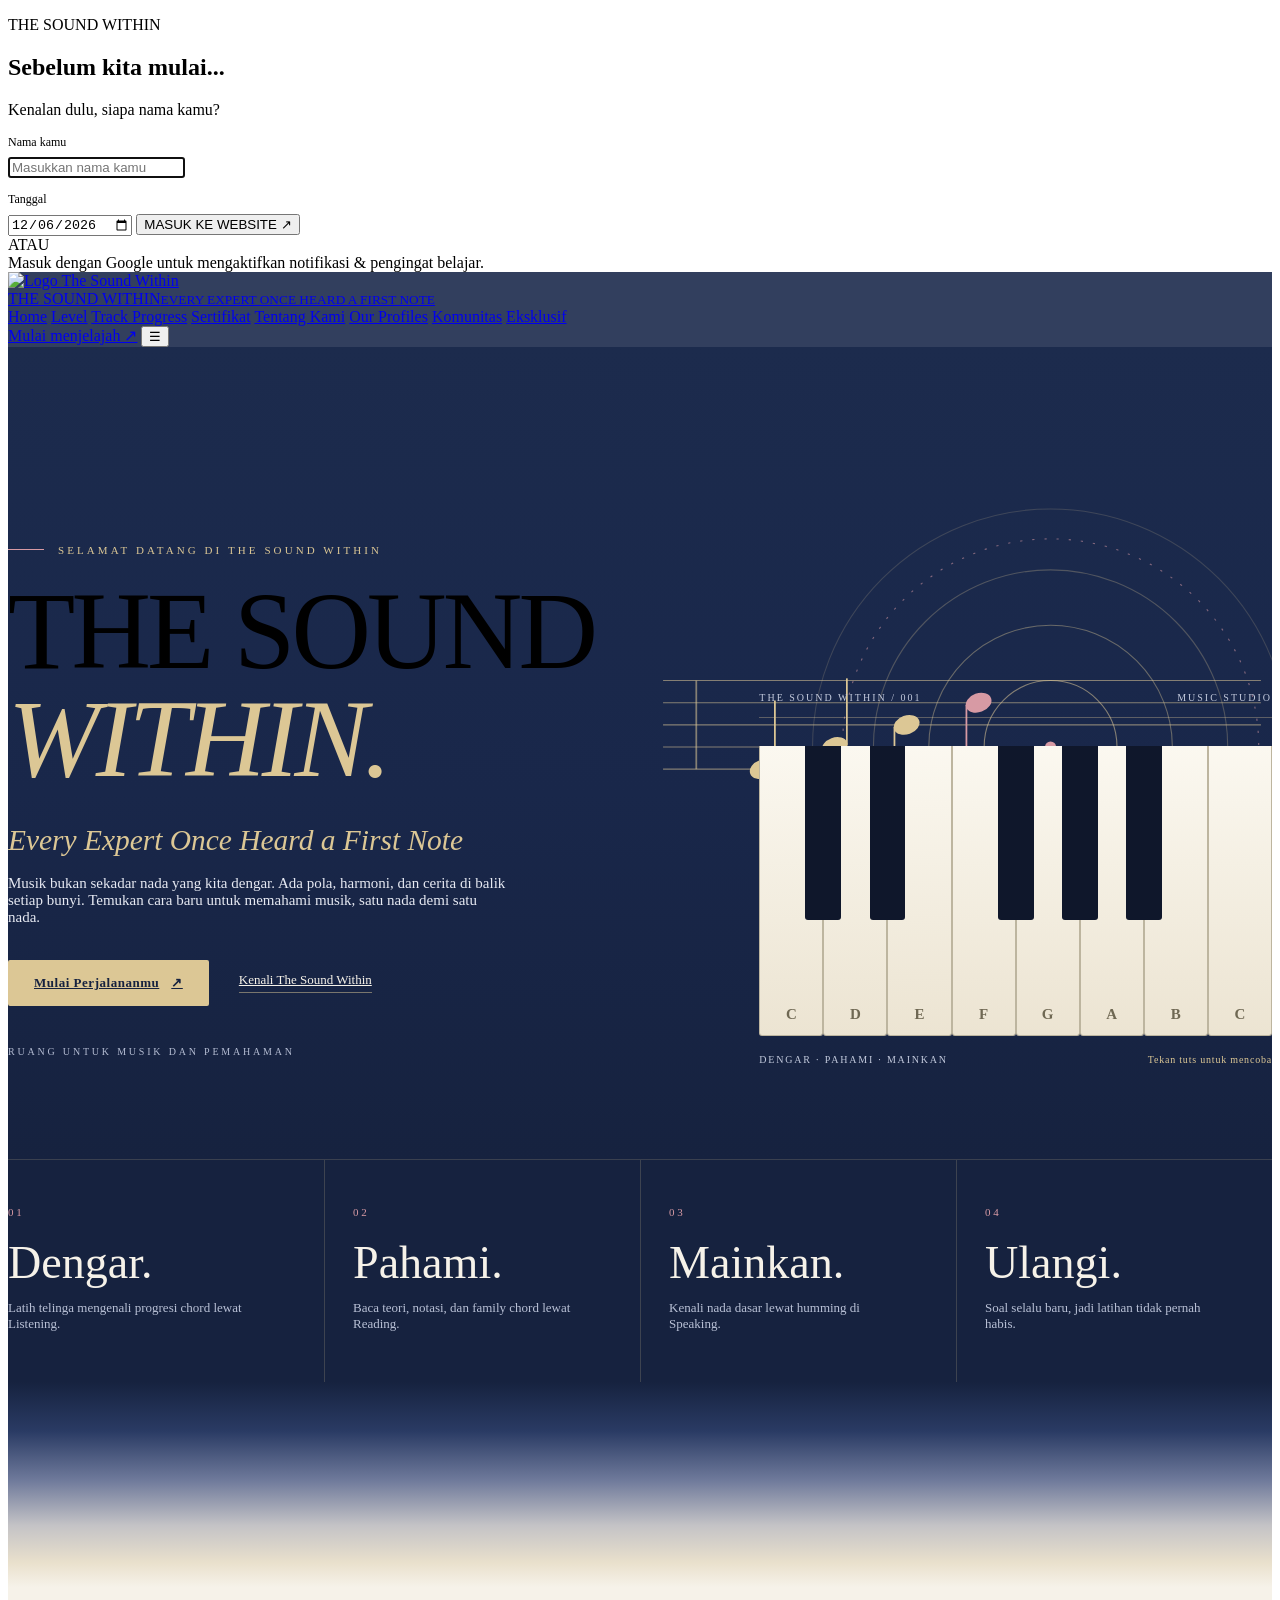
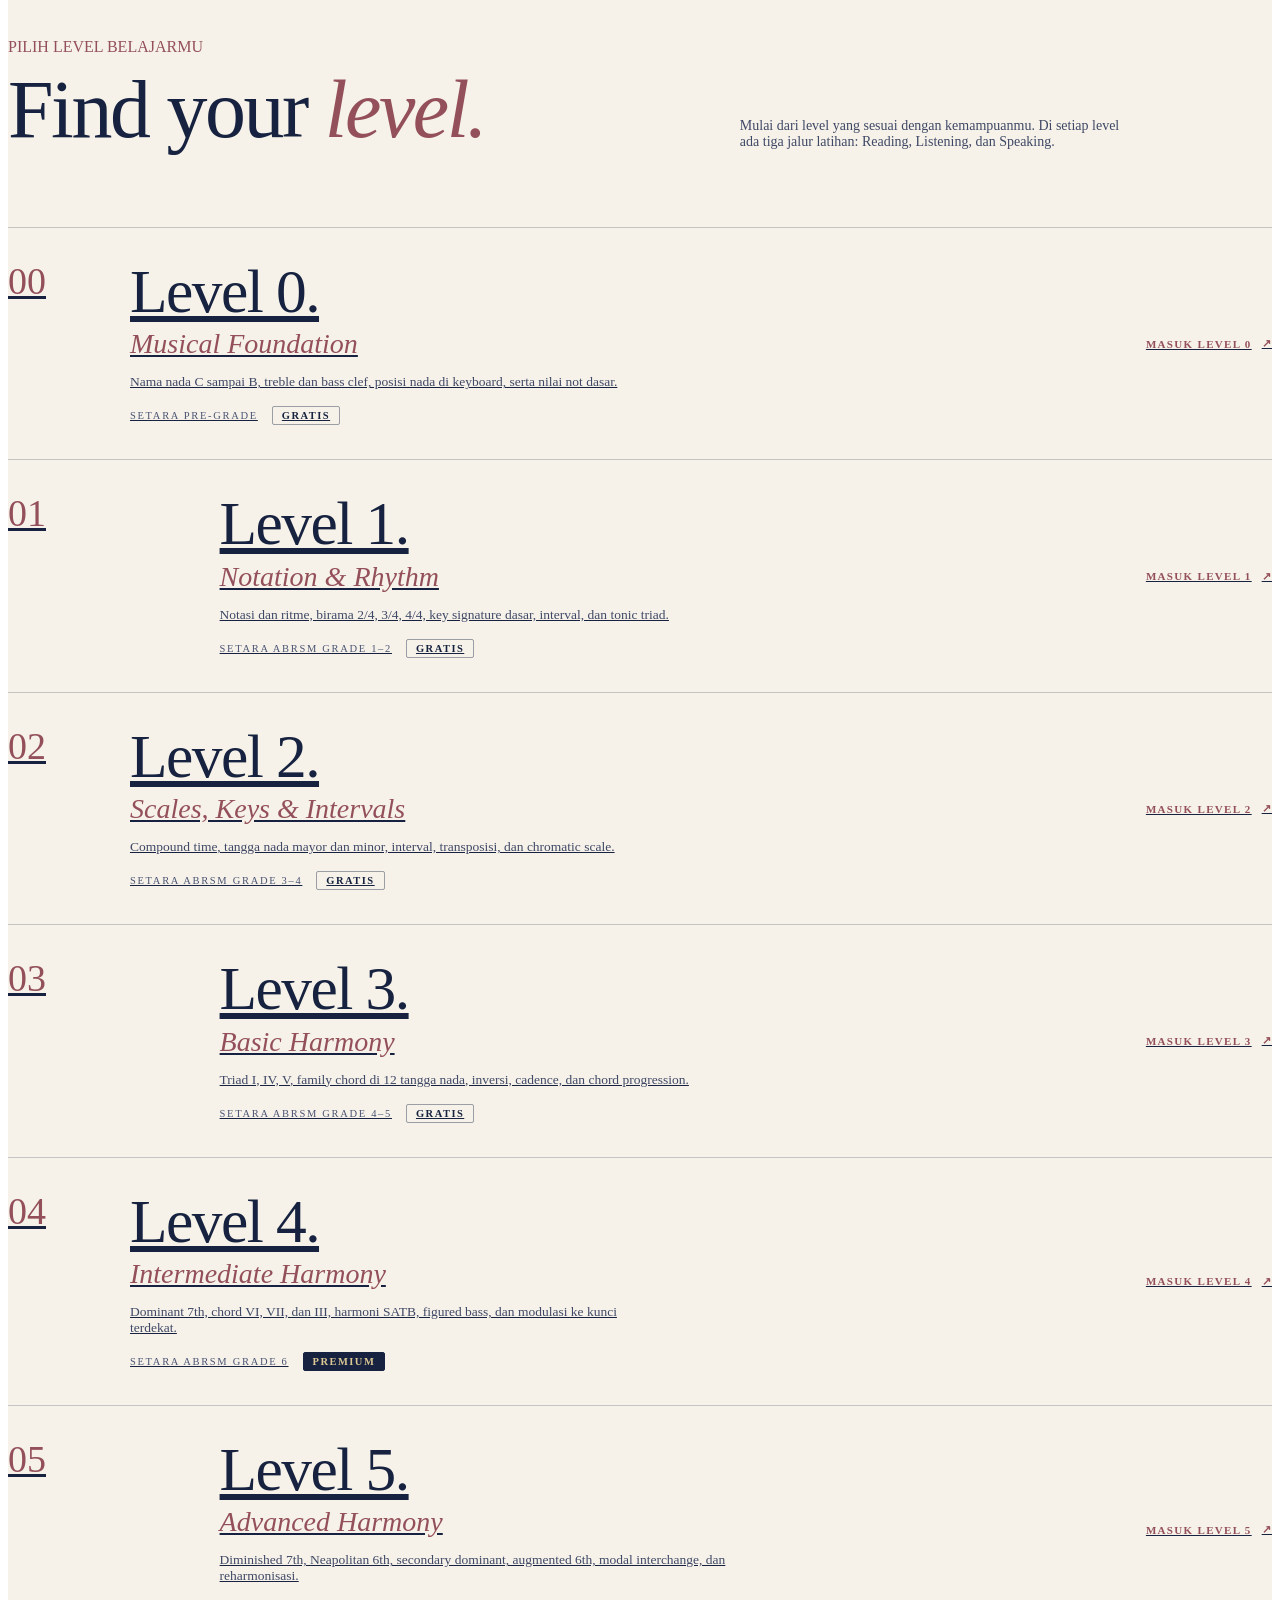
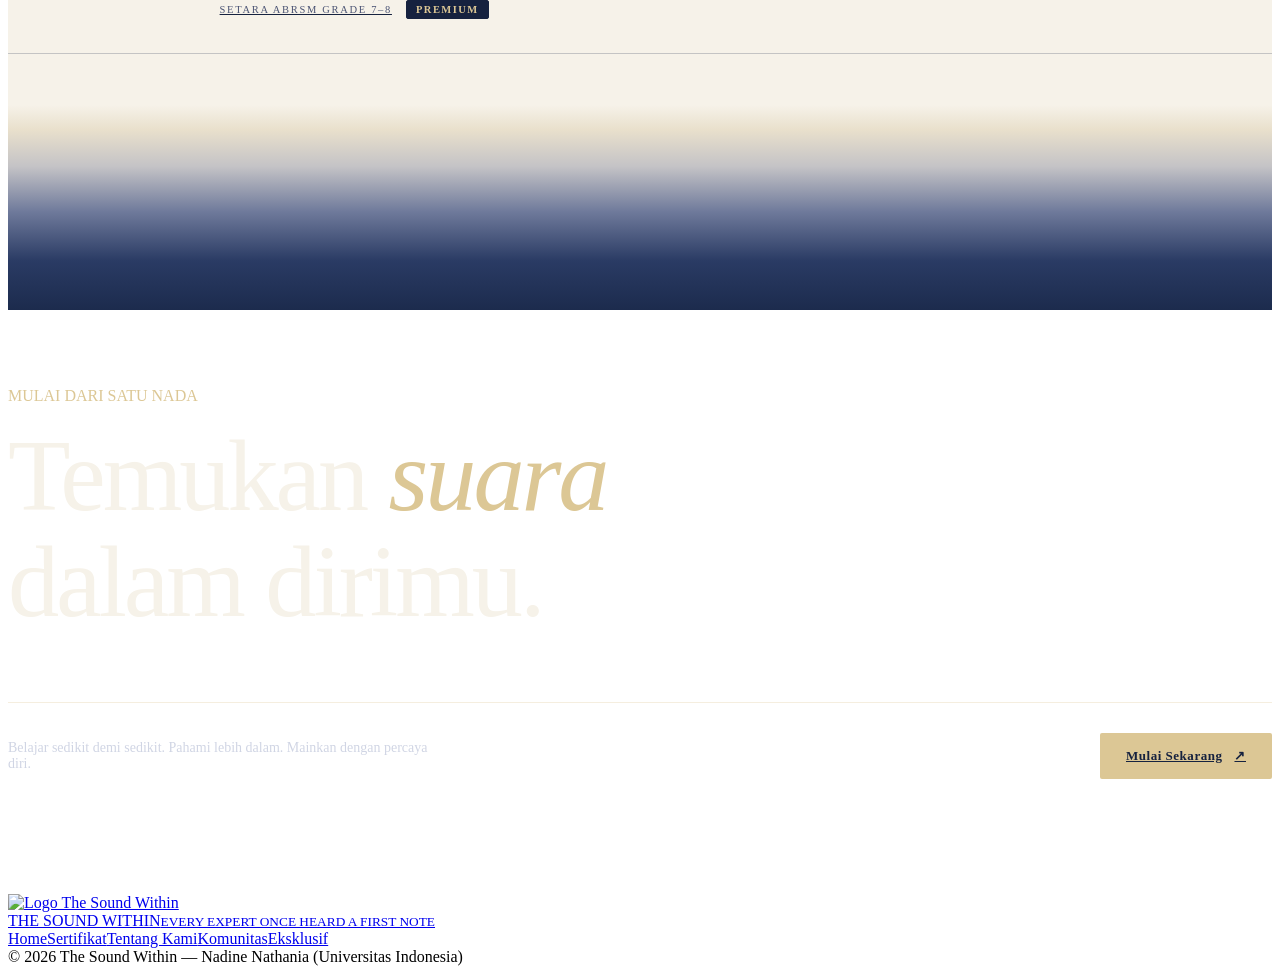
==== index.html @ a377570f "Update print statement from 'Hello' to 'Goodbye'" ====
<!DOCTYPE html>
<html lang="id">
<head>
    <meta charset="UTF-8">
    <meta name="viewport" content="width=device-width, initial-scale=1.0">
    <meta name="theme-color" content="#263F68">
    <meta name="description" content="The Sound Within. Ruang untuk belajar teori musik, memahami harmoni, dan melatih pendengaran.">
    <title>THE SOUND WITHIN</title>
    <link rel="preconnect" href="https://fonts.googleapis.com">
    <link rel="preconnect" href="https://fonts.gstatic.com" crossorigin>
    <link href="https://fonts.googleapis.com/css2?family=Cormorant+Garamond:ital,wght@0,400;0,500;0,600;0,700;1,400;1,500&family=Lora:ital,wght@0,400;0,500;0,600;0,700;1,400&display=swap" rel="stylesheet">
    <link rel="stylesheet" href="style.css">
    <link rel="stylesheet" href="home.css">
    <link rel="stylesheet" href="theme.css">
    <script>try{document.documentElement.setAttribute("data-theme",localStorage.getItem("tsw_theme")||"dark")}catch(e){}</script>
    <!-- Google Analytics (GA4) -->
    <script async src="https://www.googletagmanager.com/gtag/js?id=G-59GLZ4RQGR"></script>
    <script>
        window.dataLayer = window.dataLayer || [];
        function gtag(){ dataLayer.push(arguments); }
        gtag('js', new Date());
        gtag('config', 'G-59GLZ4RQGR');
    </script>
</head>

<body class="home">
    <div id="site-gate"></div>
    <div id="site-header"></div>

    <main>
        <!-- HERO -->
        <section class="h-hero" id="home">
            <div class="container h-hero-grid">
                <div class="h-hero-text">
                    <p class="eyebrow h-eyebrow">SELAMAT DATANG DI THE SOUND WITHIN</p>
                    <h1 class="h-title" aria-label="The Sound Within.">
                        <span class="h-line"><span>THE SOUND</span></span>
                        <span class="h-line"><span><em>WITHIN.</em></span></span>
                    </h1>
                    <p class="h-tagline">Every Expert Once Heard a First Note</p>
                    <p class="h-copy">Musik bukan sekadar nada yang kita dengar. Ada pola, harmoni, dan cerita di balik setiap bunyi. Temukan cara baru untuk memahami musik, satu nada demi satu nada.</p>
                    <div class="h-actions">
                        <a class="h-btn" href="#menu">Mulai Perjalananmu <i>↗</i></a>
                        <a class="h-link" href="tentang.html">Kenali The Sound Within</a>
                    </div>
                    <p class="h-kicker">RUANG UNTUK MUSIK DAN PEMAHAMAN</p>
                </div>

                <!-- Ornamen: cincin bunyi + paranada dengan arpeggio naik (E–G–B–D). Gambar asli, bukan ikon generik. -->
                <svg class="h-ornament" viewBox="0 0 560 560" aria-hidden="true" focusable="false">
                    <g fill="none" stroke="#DCC795">
                        <circle class="h-orn-ring" cx="360" cy="280" r="60"  pathLength="1" stroke-opacity=".55" />
                        <circle class="h-orn-ring" cx="360" cy="280" r="110" pathLength="1" stroke-opacity=".40" />
                        <circle class="h-orn-ring" cx="360" cy="280" r="160" pathLength="1" stroke-opacity=".28" />
                        <circle class="h-orn-ring" cx="360" cy="280" r="215" pathLength="1" stroke-opacity=".18" />
                        <circle class="h-orn-dash" cx="360" cy="280" r="188" stroke="#D79AA4" stroke-opacity=".55" stroke-dasharray="2 9" />
                    </g>
                    <circle class="h-orn-ripple" cx="360" cy="280" r="8" fill="none" stroke="#D79AA4" stroke-width="1.2" opacity="0" />

                    <path class="h-orn-line" pathLength="1" d="M10 220 H550" />
                    <path class="h-orn-line" pathLength="1" d="M10 240 H550" />
                    <path class="h-orn-line" pathLength="1" d="M10 260 H550" />
                    <path class="h-orn-line" pathLength="1" d="M10 280 H550" />
                    <path class="h-orn-line" pathLength="1" d="M10 300 H550" />
                    <path class="h-orn-line" pathLength="1" d="M40 220 V300" style="stroke-width:1.6" />

                    <g class="h-orn-note" fill="#DCC795" stroke="#DCC795">
                        <ellipse cx="100" cy="300" rx="12" ry="8.5" transform="rotate(-20 100 300)" stroke="none" />
                        <path d="M111 298 V238" fill="none" stroke-width="1.6" />
                    </g>
                    <g class="h-orn-note" fill="#DCC795" stroke="#DCC795">
                        <ellipse cx="165" cy="280" rx="12" ry="8.5" transform="rotate(-20 165 280)" stroke="none" />
                        <path d="M176 278 V218" fill="none" stroke-width="1.6" />
                    </g>
                    <g class="h-orn-note" fill="#DCC795" stroke="#DCC795">
                        <ellipse cx="230" cy="260" rx="12" ry="8.5" transform="rotate(-20 230 260)" stroke="none" />
                        <path d="M219 262 V322" fill="none" stroke-width="1.6" />
                    </g>
                    <g class="h-orn-note" fill="#D79AA4" stroke="#D79AA4">
                        <ellipse cx="295" cy="240" rx="12" ry="8.5" transform="rotate(-20 295 240)" stroke="none" />
                        <path d="M284 242 V302" fill="none" stroke-width="1.6" />
                    </g>

                    <circle class="h-orn-dot" cx="360" cy="280" r="5" fill="#D79AA4" />
                </svg>

                <div class="h-instrument">
                    <div class="h-inst-meta"><span>THE SOUND WITHIN / 001</span><span>MUSIC STUDIO</span></div>
                    <div class="h-keys" role="group" aria-label="Piano mini, tekan tuts untuk mendengar nada">
                        <button class="h-key-w" type="button" data-note="C4" data-freq="261.63" aria-label="Nada C"><span>C</span></button>
                        <button class="h-key-w" type="button" data-note="D4" data-freq="293.66" aria-label="Nada D"><span>D</span></button>
                        <button class="h-key-w" type="button" data-note="E4" data-freq="329.63" aria-label="Nada E"><span>E</span></button>
                        <button class="h-key-w" type="button" data-note="F4" data-freq="349.23" aria-label="Nada F"><span>F</span></button>
                        <button class="h-key-w" type="button" data-note="G4" data-freq="392.00" aria-label="Nada G"><span>G</span></button>
                        <button class="h-key-w" type="button" data-note="A4" data-freq="440.00" aria-label="Nada A"><span>A</span></button>
                        <button class="h-key-w" type="button" data-note="B4" data-freq="493.88" aria-label="Nada B"><span>B</span></button>
                        <button class="h-key-w" type="button" data-note="C5" data-freq="523.25" aria-label="Nada C oktaf atas"><span>C</span></button>

                        <button class="h-key-b" type="button" style="--i:1" data-note="C#4" data-freq="277.18" aria-label="Nada C kres"></button>
                        <button class="h-key-b" type="button" style="--i:2" data-note="D#4" data-freq="311.13" aria-label="Nada D kres"></button>
                        <button class="h-key-b" type="button" style="--i:4" data-note="F#4" data-freq="369.99" aria-label="Nada F kres"></button>
                        <button class="h-key-b" type="button" style="--i:5" data-note="G#4" data-freq="415.30" aria-label="Nada G kres"></button>
                        <button class="h-key-b" type="button" style="--i:6" data-note="A#4" data-freq="466.16" aria-label="Nada A kres"></button>
                    </div>
                    <div class="h-inst-foot">
                        <span>DENGAR · PAHAMI · MAINKAN</span>
                        <span class="h-now" id="noteReadout" aria-live="polite">Tekan tuts untuk mencoba</span>
                    </div>
                </div>
            </div>
        </section>

        <!-- ALUR BELAJAR -->
        <section class="h-ritual" aria-label="Alur belajar">
            <div class="container">
                <ol class="h-steps">
                    <li><span class="h-step-no">01</span><strong>Dengar.</strong><p>Latih telinga mengenali progresi chord lewat Listening.</p></li>
                    <li><span class="h-step-no">02</span><strong>Pahami.</strong><p>Baca teori, notasi, dan family chord lewat Reading.</p></li>
                    <li><span class="h-step-no">03</span><strong>Mainkan.</strong><p>Kenali nada dasar lewat humming di Speaking.</p></li>
                    <li><span class="h-step-no">04</span><strong>Ulangi.</strong><p>Soal selalu baru, jadi latihan tidak pernah habis.</p></li>
                </ol>
            </div>
        </section>

        <div class="h-fade h-fade-to-light" aria-hidden="true"></div>

        <!-- PILIH LEVEL -->
        <section class="h-paths" id="menu">
            <div class="container">
                <header class="h-paths-head">
                    <div>
                        <p class="eyebrow">PILIH LEVEL BELAJARMU</p>
                        <h2>Find your <em>level.</em></h2>
                    </div>
                    <p>Mulai dari level yang sesuai dengan kemampuanmu. Di setiap level ada tiga jalur latihan: Reading, Listening, dan Speaking.</p>
                </header>

                <div class="h-path-list">
                    <a class="h-path h-level" href="level-0.html">
                        <span class="h-path-no">00</span>
                        <span class="h-path-body">
                            <h3>Level 0.</h3>
                            <span class="h-level-name">Musical Foundation</span>
                            <p>Nama nada C sampai B, treble dan bass clef, posisi nada di keyboard, serta nilai not dasar.</p>
                            <span class="h-level-meta">Setara Pre-Grade <b>Gratis</b></span>
                        </span>
                        <span class="h-path-go">Masuk Level 0 <i>↗</i></span>
                    </a>
                    <a class="h-path h-level" href="level-1.html">
                        <span class="h-path-no">01</span>
                        <span class="h-path-body">
                            <h3>Level 1.</h3>
                            <span class="h-level-name">Notation &amp; Rhythm</span>
                            <p>Notasi dan ritme, birama 2/4, 3/4, 4/4, key signature dasar, interval, dan tonic triad.</p>
                            <span class="h-level-meta">Setara ABRSM Grade 1–2 <b>Gratis</b></span>
                        </span>
                        <span class="h-path-go">Masuk Level 1 <i>↗</i></span>
                    </a>
                    <a class="h-path h-level" href="level-2.html">
                        <span class="h-path-no">02</span>
                        <span class="h-path-body">
                            <h3>Level 2.</h3>
                            <span class="h-level-name">Scales, Keys &amp; Intervals</span>
                            <p>Compound time, tangga nada mayor dan minor, interval, transposisi, dan chromatic scale.</p>
                            <span class="h-level-meta">Setara ABRSM Grade 3–4 <b>Gratis</b></span>
                        </span>
                        <span class="h-path-go">Masuk Level 2 <i>↗</i></span>
                    </a>
                    <a class="h-path h-level" href="level-3.html">
                        <span class="h-path-no">03</span>
                        <span class="h-path-body">
                            <h3>Level 3.</h3>
                            <span class="h-level-name">Basic Harmony</span>
                            <p>Triad I, IV, V, family chord di 12 tangga nada, inversi, cadence, dan chord progression.</p>
                            <span class="h-level-meta">Setara ABRSM Grade 4–5 <b>Gratis</b></span>
                        </span>
                        <span class="h-path-go">Masuk Level 3 <i>↗</i></span>
                    </a>
                    <a class="h-path h-level" href="level-4.html">
                        <span class="h-path-no">04</span>
                        <span class="h-path-body">
                            <h3>Level 4.</h3>
                            <span class="h-level-name">Intermediate Harmony</span>
                            <p>Dominant 7th, chord VI, VII, dan III, harmoni SATB, figured bass, dan modulasi ke kunci terdekat.</p>
                            <span class="h-level-meta">Setara ABRSM Grade 6 <b class="premium">Premium</b></span>
                        </span>
                        <span class="h-path-go">Masuk Level 4 <i>↗</i></span>
                    </a>
                    <a class="h-path h-level" href="level-5.html">
                        <span class="h-path-no">05</span>
                        <span class="h-path-body">
                            <h3>Level 5.</h3>
                            <span class="h-level-name">Advanced Harmony</span>
                            <p>Diminished 7th, Neapolitan 6th, secondary dominant, augmented 6th, modal interchange, dan reharmonisasi.</p>
                            <span class="h-level-meta">Setara ABRSM Grade 7–8 <b class="premium">Premium</b></span>
                        </span>
                        <span class="h-path-go">Masuk Level 5 <i>↗</i></span>
                    </a>
                </div>
            </div>
        </section>

        <div class="h-fade h-fade-to-dark" aria-hidden="true"></div>

        <!-- PENUTUP -->
        <section class="h-closing">
            <div class="container">
                <p class="eyebrow">MULAI DARI SATU NADA</p>
                <h2 class="h-closing-title">
                    <span class="h-line"><span>Temukan <em>suara</em></span></span>
                    <span class="h-line"><span>dalam dirimu.</span></span>
                </h2>
                <div class="h-closing-row">
                    <p>Belajar sedikit demi sedikit. Pahami lebih dalam. Mainkan dengan percaya diri.</p>
                    <a class="h-btn" href="#menu">Mulai Sekarang <i>↗</i></a>
                </div>
            </div>
        </section>
    </main>

    <div id="site-footer"></div>

    <script src="app.js"></script>
    <script src="theme.js"></script>
    <script src="audio-engine.js"></script>

    <!-- Animasi: GSAP + ScrollTrigger + Lenis (gratis). Semua logika ada di animations.js -->
    <script defer src="https://cdn.jsdelivr.net/npm/gsap@3.12.5/dist/gsap.min.js"></script>
    <script defer src="https://cdn.jsdelivr.net/npm/gsap@3.12.5/dist/ScrollTrigger.min.js"></script>
    <script defer src="https://cdn.jsdelivr.net/npm/lenis@1.3.4/dist/lenis.min.js"></script>
    <script defer src="animations.js"></script>
</body>
</html>
---- home.css ----
/* THE SOUND WITHIN — redesign halaman utama.
   Dimuat SETELAH style.css, hanya di index.html. Semua rule di-scope ke body.home
   atau class berawalan "h-", jadi halaman lain (reading, listening, dll.) tidak terpengaruh. */

:root {
    --ivory: #F6F2E9;
    --beige: #E9E0CC;
    --champagne: #DCC795;
    --ink: #16223F;
    --rose-deep: #94505A;   /* rose gold untuk latar terang (kontras ±5:1 di atas ivory) */
    --rose-light: #D79AA4;  /* rose gold untuk latar gelap (kontras ±7:1 di atas navy) */
}

/* Lenis */
html.lenis, html.lenis body { height: auto; }
.lenis.lenis-smooth { scroll-behavior: auto !important; }
.lenis.lenis-stopped { overflow: hidden; }

/* Angka di font serif dibuat lining (sejajar tinggi huruf), bukan old-style yang "0" terlihat seperti "o" */
.h-title, .h-paths-head h2, .h-path-body h3, .h-path-no, .h-steps strong, .h-closing-title, .h-level-name {
    font-variant-numeric: lining-nums;
    font-feature-settings: "lnum" 1;
}

/* ───────── Navbar (hanya di home) ───────── */
body.home .topbar { background: rgba(28, 43, 77, .9); border-bottom-color: rgba(220, 199, 149, .22); }
body.home .nav-links a { position: relative; padding: 4px 0; }
body.home .nav-links a::after {
    content: ""; position: absolute; left: 0; right: 0; bottom: 0; height: 1px;
    background: var(--champagne); transform: scaleX(0); transform-origin: left; transition: transform .3s ease;
}
body.home .nav-links a:hover::after { transform: scaleX(1); }

/* ───────── Tombol & tautan ───────── */
.h-btn {
    display: inline-flex; align-items: center; gap: 12px;
    padding: 15px 26px; border-radius: 2px;
    background: var(--champagne); color: var(--ink);
    font-size: 13px; font-weight: 700; letter-spacing: .04em;
    transition: background .25s, color .25s;
}
.h-btn i { font-style: normal; display: inline-block; transition: transform .25s; }
.h-btn:hover { background: var(--ivory); }
.h-btn:hover i { transform: translate(3px, -3px); }
.h-btn:focus-visible, .h-link:focus-visible, .h-path:focus-visible { outline: 2px solid var(--champagne); outline-offset: 4px; }

.h-link {
    padding-bottom: 4px; border-bottom: 1px solid rgba(220, 199, 149, .5);
    font-size: 13px; color: var(--ivory); transition: border-color .25s, color .25s;
}
.h-link:hover { color: var(--champagne); border-color: var(--champagne); }

/* Teks bertopeng untuk reveal judul */
.h-line { display: block; overflow: hidden; padding-bottom: .08em; }
.h-line > span { display: inline-block; will-change: transform; }

/* ───────── Hero ───────── */
.h-hero {
    position: relative; overflow: hidden;
    padding: clamp(64px, 9vw, 120px) 0 clamp(70px, 8vw, 110px);
    background: linear-gradient(180deg, #1C2B4D 0%, #19274A 55%, #16223F 100%); /* turun pelan ke navy gelap, menyambung ke section berikutnya */
}

.h-hero-grid { position: relative; z-index: 1; display: grid; grid-template-columns: repeat(12, 1fr); column-gap: 24px; align-items: end; }
.h-hero-text { grid-column: 1 / 8; grid-row: 1; position: relative; z-index: 2; }
.h-ornament { grid-column: 7 / 13; grid-row: 1; align-self: start; justify-self: end; width: 100%; height: auto; margin-top: clamp(-40px, -2vw, 0px); overflow: visible; pointer-events: none; z-index: 0; }
.h-instrument { grid-column: 8 / 13; grid-row: 1; align-self: end; margin-bottom: -8px; position: relative; z-index: 2; }

/* Ornamen: paranada + cincin bunyi */
.h-orn-ring, .h-orn-line { stroke-dasharray: 1; stroke-dashoffset: 0; }
.h-orn-line { fill: none; stroke: rgba(220, 199, 149, .55); stroke-width: 1; }

.h-eyebrow { display: flex; align-items: center; gap: 14px; margin: 0; color: var(--champagne); font-size: 11px; letter-spacing: .28em; }
.h-eyebrow::before { content: ""; width: 36px; height: 1px; background: var(--rose-light); flex-shrink: 0; }

.h-title {
    margin: 26px 0 0; font-family: var(--serif); font-weight: 500; text-transform: uppercase;
    font-size: clamp(56px, 8.6vw, 132px); line-height: .9; letter-spacing: -.035em;
}
.h-title em { color: var(--champagne); font-style: italic; font-weight: 500; }
.h-tagline { margin: 26px 0 18px; color: var(--champagne); font-family: var(--serif); font-style: italic; font-size: clamp(21px, 2.3vw, 30px); }
.h-copy { max-width: 500px; margin: 0; color: #E6E9F2; font-size: 15px; }
.h-actions { display: flex; flex-wrap: wrap; align-items: center; gap: 14px 30px; margin-top: 34px; }
.h-kicker { margin: 40px 0 0; color: #B4BCD2; font-size: 10px; letter-spacing: .28em; }

/* Piano mini */
.h-inst-meta { display: flex; justify-content: space-between; gap: 12px; padding-bottom: 14px; border-bottom: 1px solid rgba(220, 199, 149, .35); color: #C3CADD; font-size: 10px; letter-spacing: .2em; }
.h-keys { position: relative; display: flex; height: clamp(200px, 24vw, 290px); margin-top: 28px; user-select: none; -webkit-user-select: none; touch-action: manipulation; }
.h-key-w {
    position: relative; flex: 1; display: flex; align-items: flex-end; justify-content: center;
    margin: 0; padding: 0 0 12px; background: linear-gradient(#FBF8F0, #ECE4D2);
    border: 1px solid #bdb59f; border-top: 0; border-radius: 0 0 3px 3px;
    color: #6f6853; font-family: var(--serif); font-size: 15px; font-weight: 600;
    transform-origin: top center; transition: background .2s;
}
.h-key-w:hover { background: linear-gradient(#FFFBEF, #E6D9B8); }
.h-key-w.is-down { background: var(--champagne); color: var(--ink); }
.h-key-b {
    position: absolute; top: 0; z-index: 2; width: 7%; height: 60%;
    left: calc(var(--i) * 12.5% - 3.5%);
    margin: 0; padding: 0; background: #0F172B; border: 0; border-radius: 0 0 3px 3px;
    transform-origin: top center; transition: background .2s;
}
.h-key-b:hover { background: #2a3658; }
.h-key-b.is-down { background: var(--rosegold); }
.h-key-w:focus-visible, .h-key-b:focus-visible { outline: 2px solid var(--rosegold); outline-offset: -4px; }

.h-inst-foot { display: flex; justify-content: space-between; gap: 12px; margin-top: 18px; color: #C3CADD; font-size: 10px; letter-spacing: .18em; }
.h-now { color: var(--champagne); letter-spacing: .08em; text-align: right; }

/* ───────── Alur belajar ───────── */
.h-ritual { background: var(--ink); }
.h-steps { display: grid; grid-template-columns: repeat(4, 1fr); margin: 0; padding: 0; list-style: none; border-top: 1px solid rgba(220, 199, 149, .18); }
.h-steps li { padding: 46px 28px 50px 0; }
.h-steps li + li { padding-left: 28px; border-left: 1px solid rgba(220, 199, 149, .2); }
.h-step-no { display: block; margin-bottom: 22px; color: var(--rose-light); font-size: 11px; letter-spacing: .25em; }
.h-steps strong { display: block; font-family: var(--serif); font-size: clamp(30px, 3.6vw, 48px); font-weight: 500; line-height: 1; color: var(--ivory); }
.h-steps p { margin: 14px 0 0; color: #B9C1D6; font-size: 13px; max-width: 240px; }

/* ───────── Transisi warna navy ⇄ ivory ───────── */
/* Strip tanpa teks: gradasi pelan lewat slate dan beige supaya tidak terasa terpotong.
   Teks tidak pernah berada di zona abu-abu tengah, jadi kontras huruf tetap tinggi. */
.h-fade { height: clamp(130px, 16vw, 230px); }
.h-fade-to-light { background: linear-gradient(180deg, #16223F 0%, #2A3B64 24%, #6F7A9B 48%, #C4C3C6 70%, #E9E0CC 88%, #F6F2E9 100%); }
.h-fade-to-dark  { background: linear-gradient(180deg, #F6F2E9 0%, #E9E0CC 12%, #C4C3C6 30%, #6F7A9B 52%, #2A3B64 76%, #1C2B4D 100%); }

/* ───────── Pilih level (terang, editorial) ───────── */
.h-paths { background: var(--ivory); color: var(--ink); padding: clamp(24px, 4vw, 56px) 0 clamp(30px, 4vw, 60px); }
.h-paths .eyebrow { margin: 0; color: var(--rose-deep); }
.h-paths-head { display: grid; grid-template-columns: 1.3fr 1fr; gap: 40px; align-items: end; margin-bottom: clamp(44px, 6vw, 80px); }
.h-paths-head h2 { margin: 14px 0 0; font-family: var(--serif); font-weight: 500; font-size: clamp(44px, 6.4vw, 96px); line-height: .98; letter-spacing: -.03em; }
.h-paths-head h2 em { color: var(--rose-deep); font-style: italic; }
.h-paths-head > p { margin: 0; max-width: 380px; color: #3F4866; font-size: 14px; }

.h-path-list { border-bottom: 1px solid rgba(22, 34, 63, .22); }
.h-path { position: relative; display: grid; grid-template-columns: 90px 1fr auto; align-items: start; gap: 32px; padding: 42px 0; border-top: 1px solid rgba(22, 34, 63, .22); color: var(--ink); isolation: isolate; }
.h-path::before { content: ""; position: absolute; inset: 0 -28px; z-index: -1; background: var(--beige); transform: scaleY(0); transform-origin: bottom; transition: transform .4s cubic-bezier(.3, .7, .2, 1); }
.h-path:hover::before, .h-path:focus-visible::before { transform: scaleY(1); }
.h-path-no { font-family: var(--serif); font-size: clamp(26px, 3vw, 38px); font-weight: 500; line-height: 1; color: var(--rose-deep); }
.h-path-go { align-self: center; }
.h-path-body h3 { margin: 0; font-family: var(--serif); font-weight: 500; font-size: clamp(42px, 6vw, 84px); line-height: .95; letter-spacing: -.025em; transition: transform .4s cubic-bezier(.3, .7, .2, 1); }
.h-path-body p { max-width: 520px; margin: 14px 0 0; color: #3F4866; font-size: 13.5px; transition: transform .4s cubic-bezier(.3, .7, .2, 1); }
.h-path:hover .h-path-body h3, .h-path:hover .h-path-body p { transform: translateX(14px); }
.h-path-go { display: inline-flex; align-items: center; gap: 10px; color: var(--rose-deep); font-size: 11px; font-weight: 700; letter-spacing: .12em; text-transform: uppercase; white-space: nowrap; }
.h-path-go i { font-style: normal; transition: transform .3s; }
.h-path:hover .h-path-go i { transform: translate(4px, -4px); }

/* Varian baris level */
.h-level { padding: 34px 0; }
.h-level .h-path-body h3 { font-size: clamp(36px, 4.8vw, 66px); }
.h-level:nth-child(even) .h-path-body { margin-left: clamp(0px, 7vw, 100px); }
.h-level-name { display: block; margin-top: 8px; color: var(--rose-deep); font-family: var(--serif); font-style: italic; font-size: clamp(20px, 2.2vw, 28px); }
.h-level-meta { display: flex; align-items: center; gap: 14px; margin-top: 16px; color: #4A5373; font-size: 10.5px; letter-spacing: .16em; text-transform: uppercase; }
.h-level-meta b { padding: 3px 9px; border: 1px solid rgba(22, 34, 63, .4); border-radius: 2px; color: var(--ink); font-weight: 700; letter-spacing: .14em; }
.h-level-meta b.premium { background: var(--ink); border-color: var(--ink); color: var(--champagne); }

/* ───────── Penutup ───────── */
.h-closing { background: var(--bg); padding: clamp(40px, 6vw, 90px) 0 clamp(80px, 9vw, 130px); }
.h-closing .eyebrow { margin: 0 0 22px; color: var(--champagne); }
.h-closing-title { margin: 0; font-family: var(--serif); font-weight: 500; font-size: clamp(46px, 8vw, 120px); line-height: .95; letter-spacing: -.03em; color: var(--ivory); }
.h-closing-title em { color: var(--champagne); font-style: italic; }
.h-closing-row { display: flex; align-items: center; justify-content: space-between; gap: 30px; margin-top: clamp(36px, 5vw, 64px); padding-top: 30px; border-top: 1px solid rgba(220, 199, 149, .3); }
.h-closing-row p { margin: 0; max-width: 420px; color: #D0D5E4; font-size: 14px; }

/* ───────── Responsif ───────── */
@media (max-width: 960px) {
    .h-hero-text, .h-ornament, .h-instrument { grid-column: 1 / -1; grid-row: auto; }
    .h-ornament { width: min(86%, 400px); margin: 48px 0 0; }
    .h-instrument { margin: 40px 0 0; }
    .h-steps { grid-template-columns: repeat(2, 1fr); }
    .h-steps li:nth-child(3) { padding-left: 0; border-left: 0; }
    .h-steps li:nth-child(n + 3) { border-top: 1px solid rgba(220, 199, 149, .2); }
    .h-paths-head { grid-template-columns: 1fr; gap: 20px; }
}
@media (max-width: 700px) {
    .h-path { grid-template-columns: 1fr; gap: 14px; padding: 30px 0; }
    .h-path::before { inset: 0 -15px; }
    .h-level:nth-child(even) .h-path-body { margin-left: 0; }
    .h-path:hover .h-path-body h3, .h-path:hover .h-path-body p { transform: none; }
    .h-path-go { align-self: start; }
    .h-closing-row { flex-direction: column; align-items: flex-start; }
    .h-inst-foot { flex-direction: column; gap: 6px; }
    .h-now { text-align: left; }
}
@media (max-width: 520px) {
    .h-steps { grid-template-columns: 1fr; }
    .h-steps li, .h-steps li + li { padding: 34px 0; border-left: 0; }
    .h-steps li + li { border-top: 1px solid rgba(220, 199, 149, .2); }
}

@media (prefers-reduced-motion: reduce) {
    .h-btn, .h-btn i, .h-link, .h-key-w, .h-key-b, .h-path::before, .h-path-body h3, .h-path-body p, .h-path-go i, body.home .nav-links a::after { transition: none !important; }
}
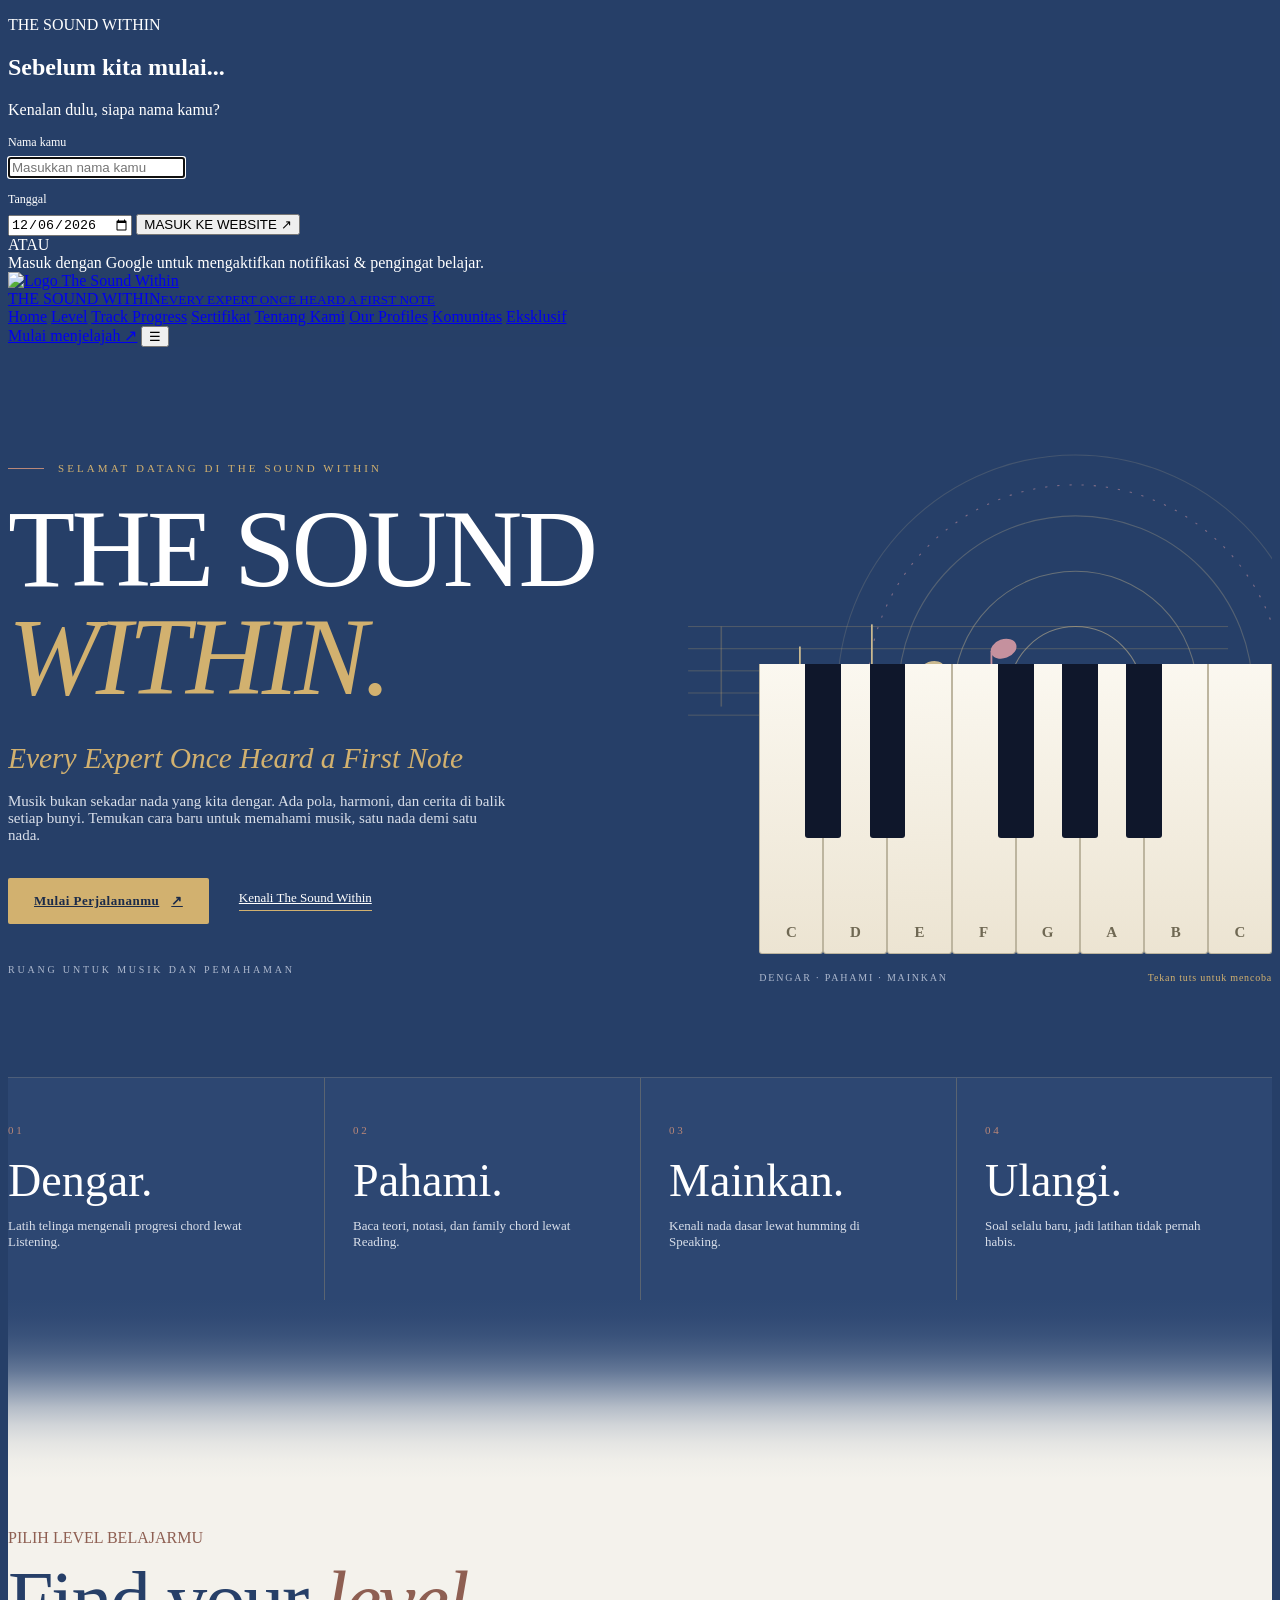
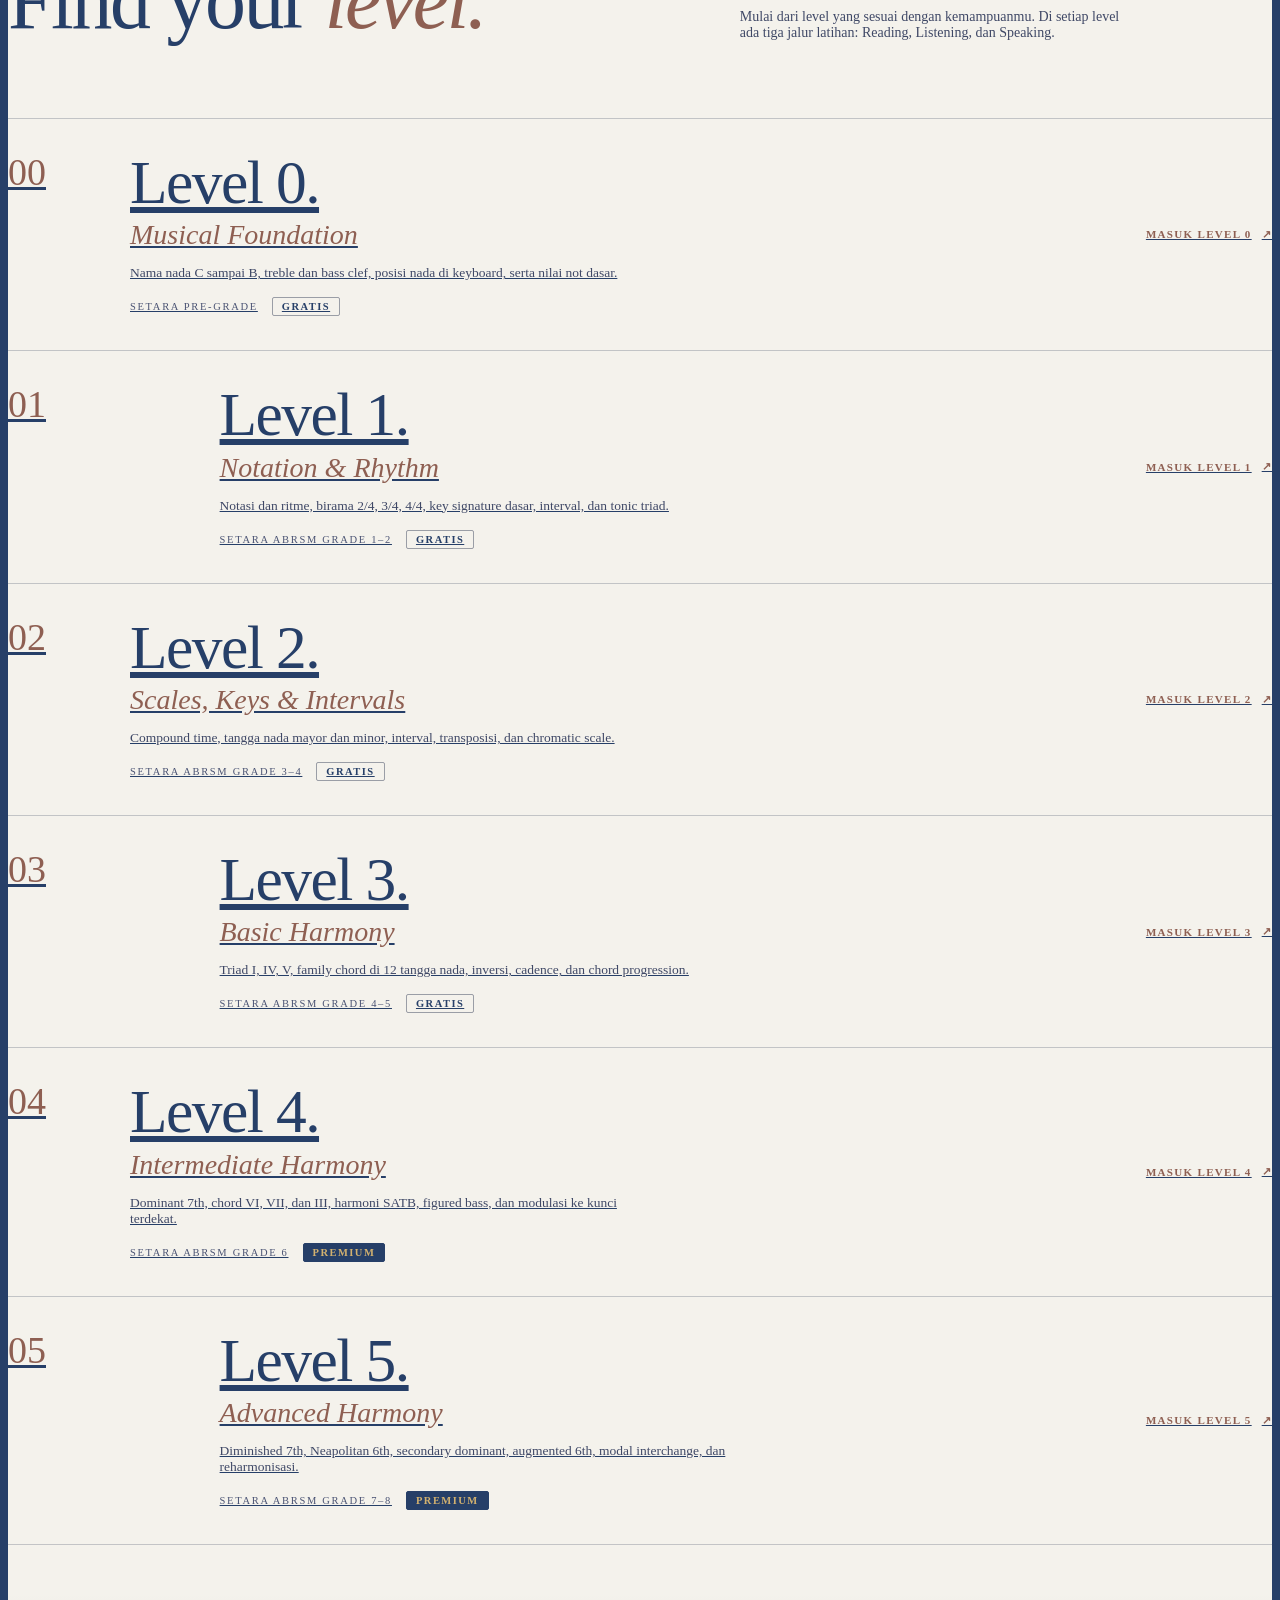
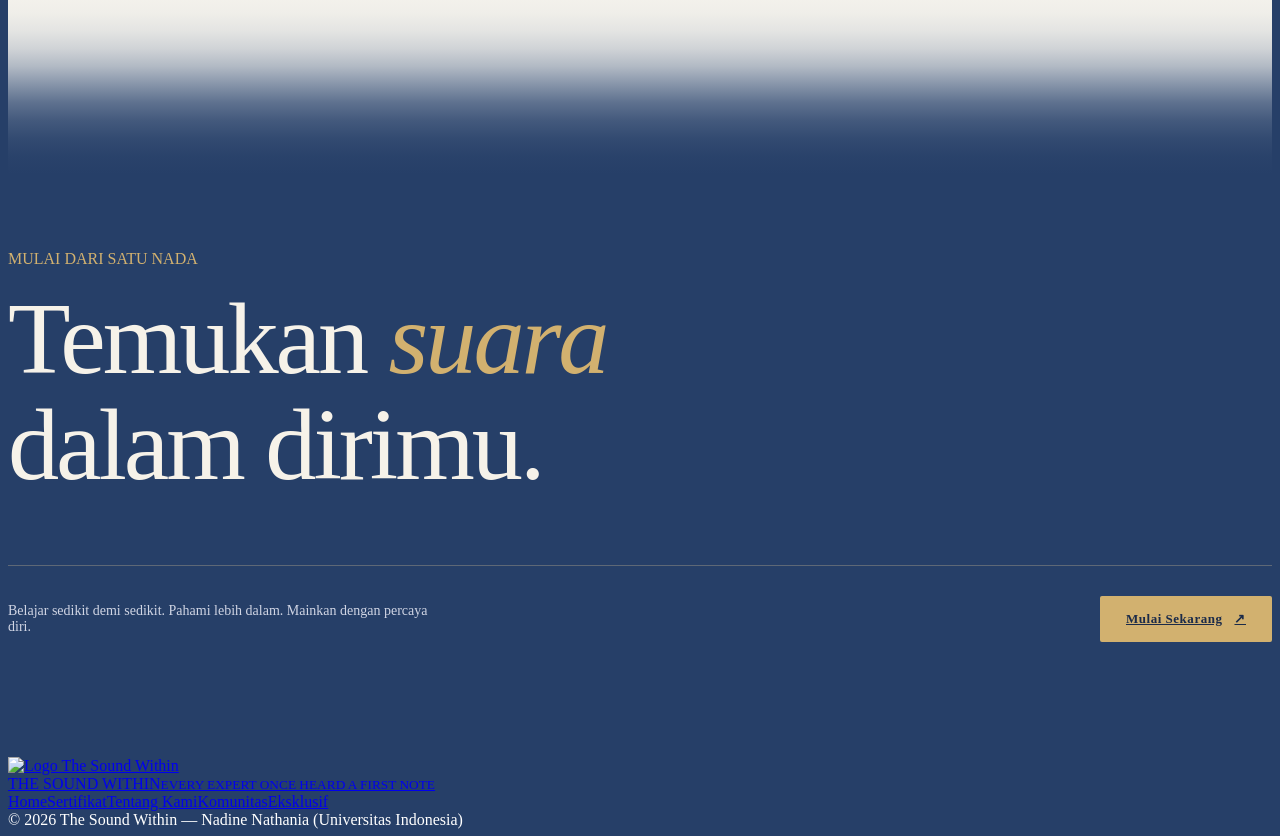
==== commit bfa10ad6: "Update print statement from 'Hello' to 'Goodbye'" ====
--- a/index.html
+++ b/index.html
@@ -12,7 +12,6 @@
     <link rel="stylesheet" href="style.css">
     <link rel="stylesheet" href="home.css">
     <link rel="stylesheet" href="theme.css">
-    <script>try{document.documentElement.setAttribute("data-theme",localStorage.getItem("tsw_theme")||"dark")}catch(e){}</script>
     <!-- Google Analytics (GA4) -->
     <script async src="https://www.googletagmanager.com/gtag/js?id=G-59GLZ4RQGR"></script>
     <script>
@@ -85,7 +84,6 @@
                 </svg>
 
                 <div class="h-instrument">
-                    <div class="h-inst-meta"><span>THE SOUND WITHIN / 001</span><span>MUSIC STUDIO</span></div>
                     <div class="h-keys" role="group" aria-label="Piano mini, tekan tuts untuk mendengar nada">
                         <button class="h-key-w" type="button" data-note="C4" data-freq="261.63" aria-label="Nada C"><span>C</span></button>
                         <button class="h-key-w" type="button" data-note="D4" data-freq="293.66" aria-label="Nada D"><span>D</span></button>
@@ -221,7 +219,6 @@
     <div id="site-footer"></div>
 
     <script src="app.js"></script>
-    <script src="theme.js"></script>
     <script src="audio-engine.js"></script>
 
     <!-- Animasi: GSAP + ScrollTrigger + Lenis (gratis). Semua logika ada di animations.js -->
--- a/theme.css
+++ b/theme.css
@@ -0,0 +1,54 @@
+/* TSW — token warna (dark) + gradasi. Dimuat SETELAH home.css, hanya di index.html. */
+:root {
+  --navy:#263F68; --navy-2:#344F78; --pearl:#F4F2EC; --ivory:#F6F2E9; --beige:#DCCDB8;
+  --champagne:#D2B16F; --rose-deep:#B98778; --ink:#263F68;
+  --bg:#263F68; --surface:#344F78; --surface-light:#3D5A88; --line:#5A7099;
+  --sec-hero:#263F68; --sec-ritual:#2D4772; --sec-paths:#F4F2EC; --sec-close:#263F68;
+  --text:#fff; --text-soft:#D9DFEA; --text-mute:#AEB9CE; --accent:#D2B16F; --on-accent:#1B2B49;
+  --rule:rgba(210,177,111,.28); --topbar:rgba(38,63,104,.92);
+}
+body.home { background:var(--bg); color:var(--text); transition:background-color .35s, color .35s; }
+.h-hero { background:var(--sec-hero); border-bottom-color:var(--rule); }
+.h-ritual { background:var(--sec-ritual); border-bottom-color:var(--rule); }
+.h-paths { background:var(--sec-paths); }
+.h-closing { background:var(--sec-close); color:#fff; }
+body.home .topbar { background:var(--topbar); }
+body.home .h-title { color:var(--text); }
+body.home .h-title em, .h-tagline, .h-eyebrow { color:var(--accent); }
+.h-eyebrow::before { background:var(--rose-deep); }
+.h-copy { color:var(--text-soft); } .h-kicker,.h-inst-meta,.h-inst-foot { color:var(--text-mute); }
+.h-inst-meta { border-bottom-color:var(--rule); } .h-now { color:var(--accent); }
+.h-btn { background:var(--accent); color:var(--on-accent); }
+.h-btn:hover { background:var(--navy); color:#fff; }
+.h-link { color:var(--text); border-bottom-color:var(--accent); }
+.h-steps strong { color:var(--text); } .h-steps p { color:var(--text-soft); }
+.h-steps li + li, .h-steps li:nth-child(n+3) { border-color:var(--rule); }
+.h-step-no { color:var(--rose-deep); }
+.h-closing .h-btn { background:#D2B16F; color:#1B2B49; }
+.h-closing-title em, .h-closing .eyebrow { color:#D2B16F; }
+.h-paths .eyebrow, .h-paths-head h2 em, .h-path-no, .h-path-go, .h-level-name { color:#8E5F52; }
+.h-path::before { background:var(--beige); }
+
+/* Gradasi: interpolasi oklab + kurva ease (S-curve), tanpa titik tengah abu keruh */
+.h-fade { --a:var(--sec-ritual); --b:var(--sec-paths); height:clamp(110px,14vw,200px); margin:-1px 0;
+  background:linear-gradient(var(--a),var(--b)); }
+@supports (background:color-mix(in oklab,red,blue)) {
+  .h-fade { background:linear-gradient(to bottom,
+    var(--a) 0%,
+    color-mix(in oklab,var(--b) 2%,var(--a)) 10%,
+    color-mix(in oklab,var(--b) 7%,var(--a)) 20%,
+    color-mix(in oklab,var(--b) 16%,var(--a)) 30%,
+    color-mix(in oklab,var(--b) 30%,var(--a)) 40%,
+    color-mix(in oklab,var(--b) 50%,var(--a)) 50%,
+    color-mix(in oklab,var(--b) 70%,var(--a)) 60%,
+    color-mix(in oklab,var(--b) 84%,var(--a)) 70%,
+    color-mix(in oklab,var(--b) 93%,var(--a)) 80%,
+    color-mix(in oklab,var(--b) 98%,var(--a)) 90%,
+    var(--b) 100%); }
+}
+.h-fade-to-dark { --a:var(--sec-paths); --b:var(--sec-close); }
+
+/* Ornamen hero (SVG di HTML) */
+.h-ornament { position:absolute; right:-4%; top:50%; width:min(62vw,620px); transform:translateY(-50%); pointer-events:none; opacity:.9; z-index:0; }
+.h-orn-line { stroke:var(--rule); stroke-width:1; vector-effect:non-scaling-stroke; stroke-dasharray:1; }
+@media (max-width:960px){ .h-ornament{ opacity:.35; } }
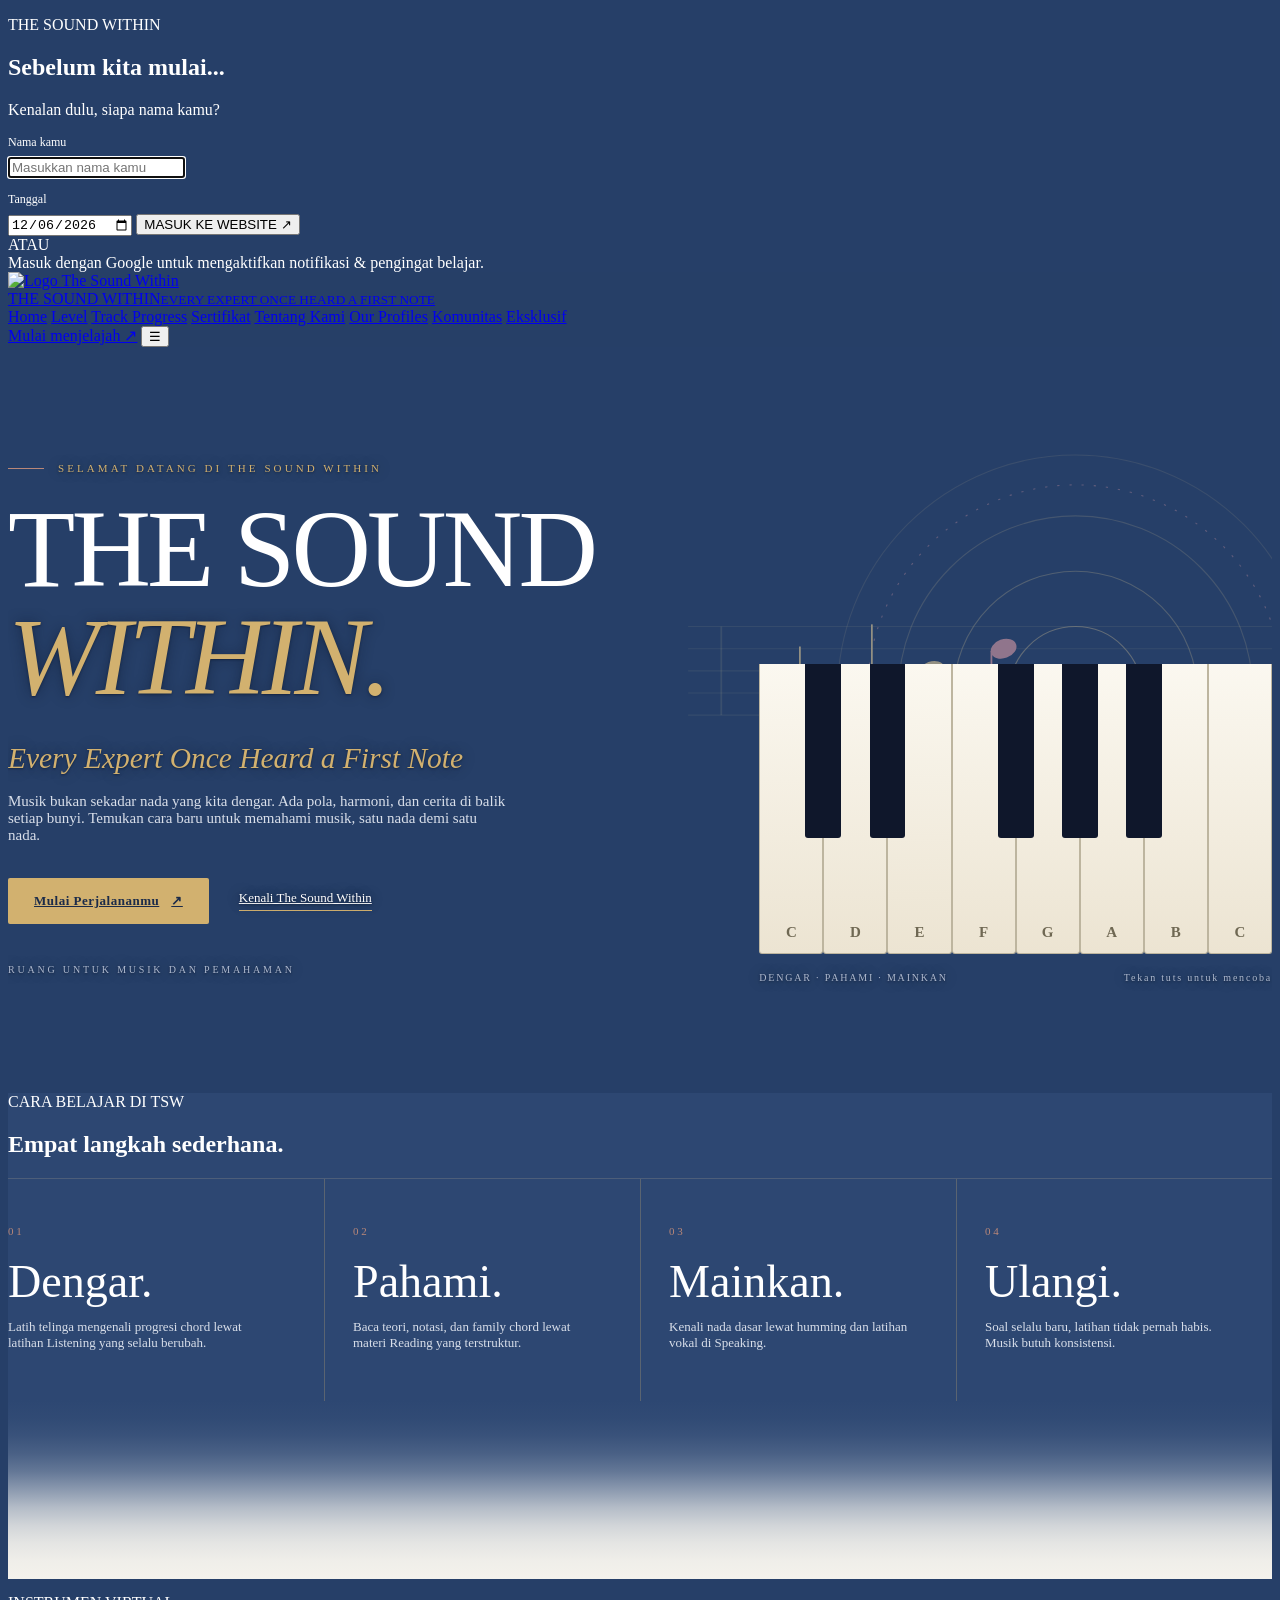
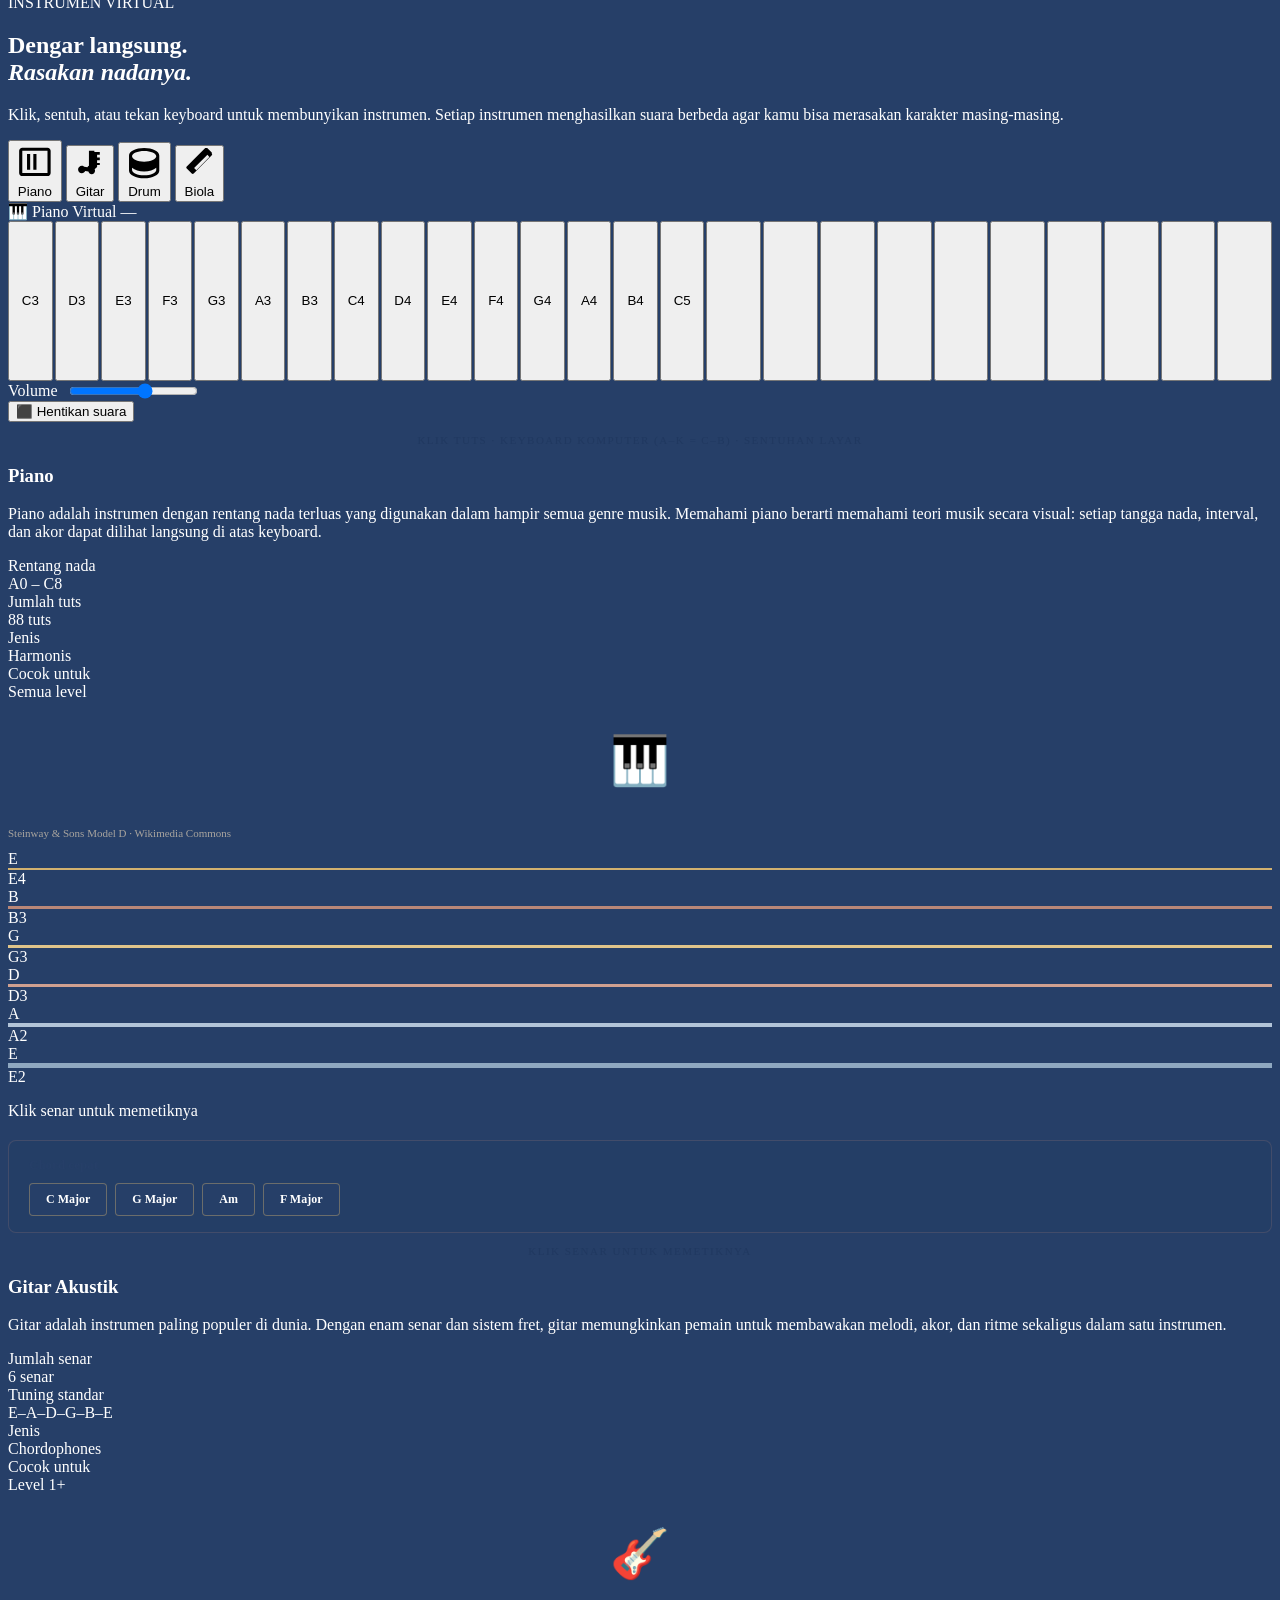
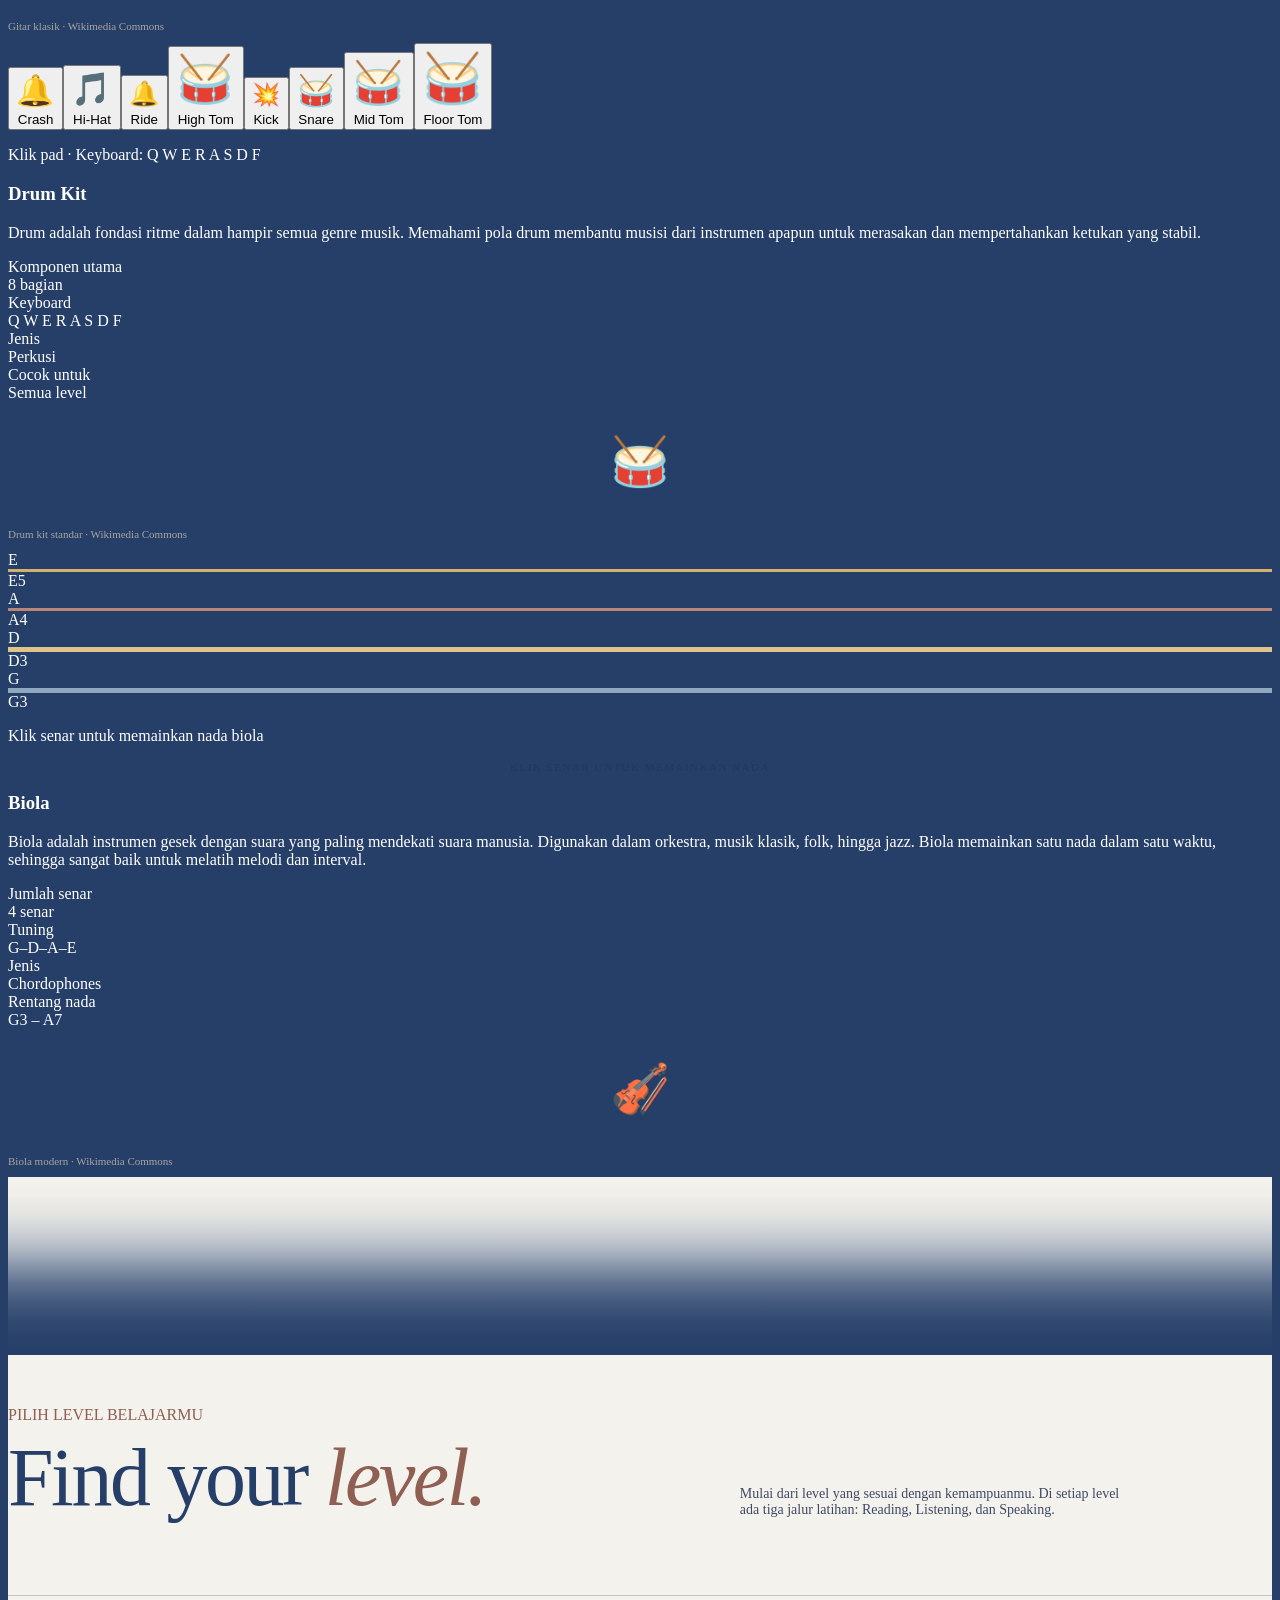
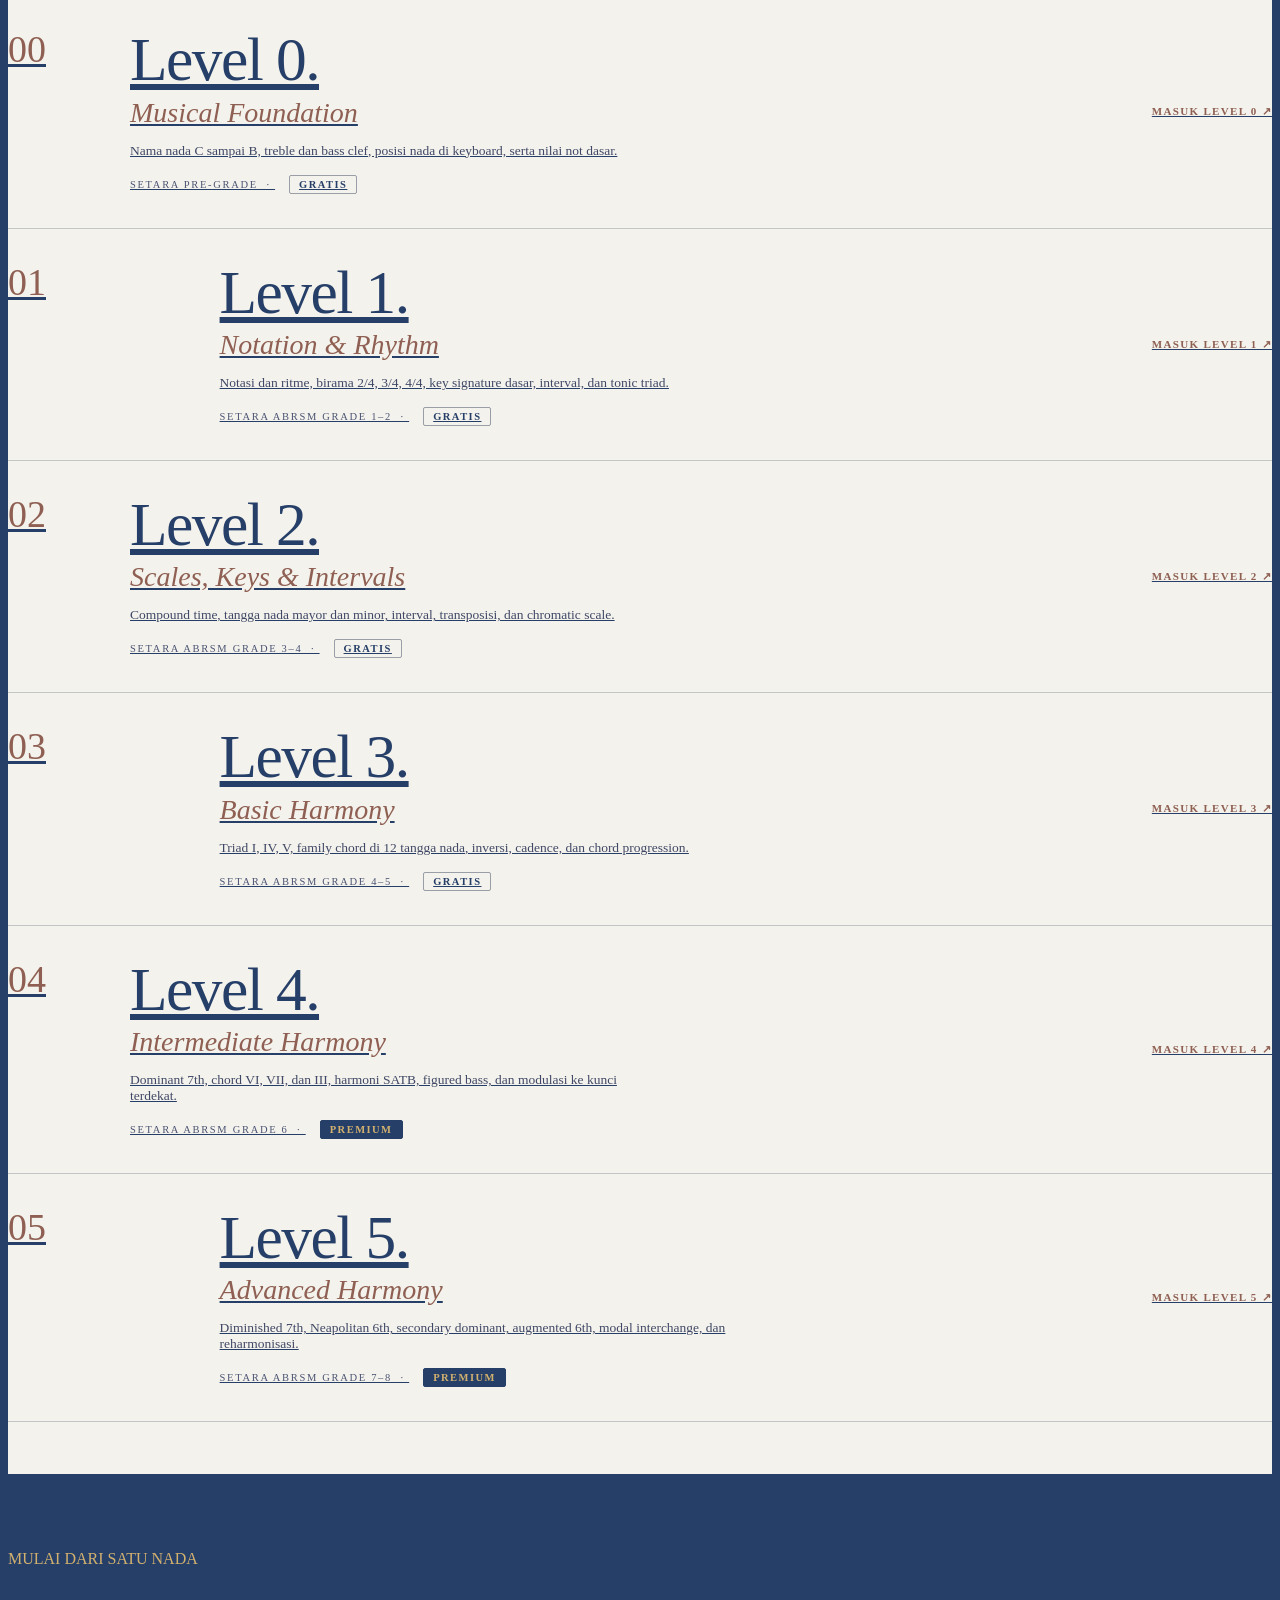
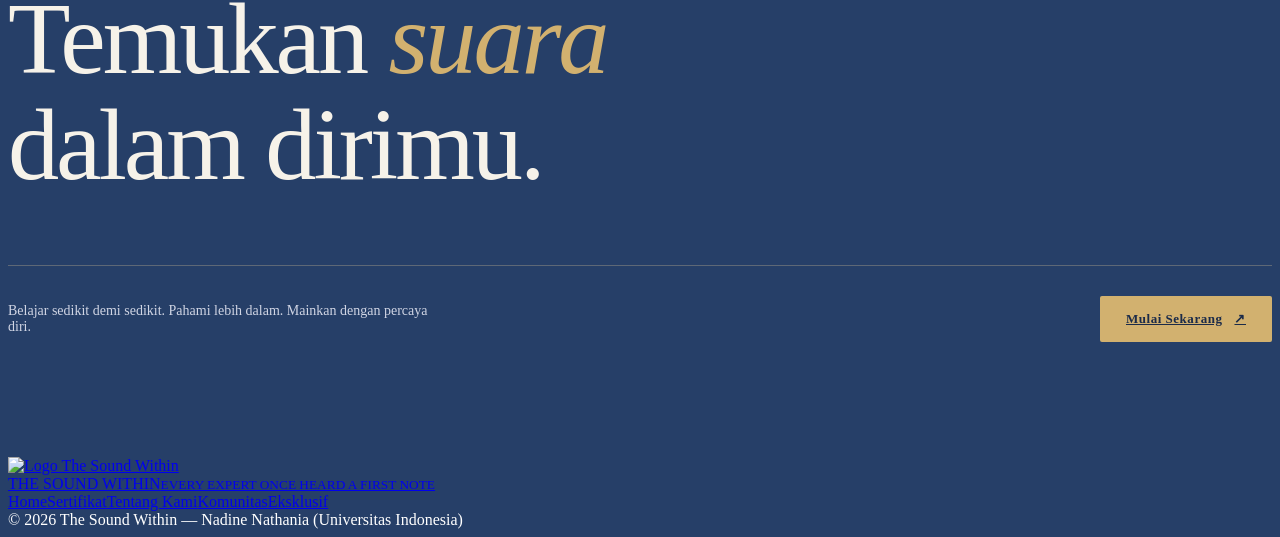
==== commit 75644f6e: "Update index.html" ====
--- a/index.html
+++ b/index.html
@@ -27,9 +27,12 @@
     <div id="site-header"></div>
 
     <main>
-        <!-- HERO -->
+
+        <!-- ═══ HERO ═══ -->
         <section class="h-hero" id="home">
             <div class="container h-hero-grid">
+
+                <!-- Teks utama -->
                 <div class="h-hero-text">
                     <p class="eyebrow h-eyebrow">SELAMAT DATANG DI THE SOUND WITHIN</p>
                     <h1 class="h-title" aria-label="The Sound Within.">
@@ -45,46 +48,46 @@
                     <p class="h-kicker">RUANG UNTUK MUSIK DAN PEMAHAMAN</p>
                 </div>
 
-                <!-- Ornamen: cincin bunyi + paranada dengan arpeggio naik (E–G–B–D). Gambar asli, bukan ikon generik. -->
+                <!-- Ornamen SVG notasi -->
                 <svg class="h-ornament" viewBox="0 0 560 560" aria-hidden="true" focusable="false">
                     <g fill="none" stroke="#DCC795">
-                        <circle class="h-orn-ring" cx="360" cy="280" r="60"  pathLength="1" stroke-opacity=".55" />
-                        <circle class="h-orn-ring" cx="360" cy="280" r="110" pathLength="1" stroke-opacity=".40" />
-                        <circle class="h-orn-ring" cx="360" cy="280" r="160" pathLength="1" stroke-opacity=".28" />
-                        <circle class="h-orn-ring" cx="360" cy="280" r="215" pathLength="1" stroke-opacity=".18" />
-                        <circle class="h-orn-dash" cx="360" cy="280" r="188" stroke="#D79AA4" stroke-opacity=".55" stroke-dasharray="2 9" />
+                        <circle cx="360" cy="280" r="60"  stroke-opacity=".55" />
+                        <circle cx="360" cy="280" r="110" stroke-opacity=".40" />
+                        <circle cx="360" cy="280" r="160" stroke-opacity=".28" />
+                        <circle cx="360" cy="280" r="215" stroke-opacity=".18" />
+                        <circle cx="360" cy="280" r="188" stroke="#D79AA4" stroke-opacity=".55" stroke-dasharray="2 9" />
                     </g>
-                    <circle class="h-orn-ripple" cx="360" cy="280" r="8" fill="none" stroke="#D79AA4" stroke-width="1.2" opacity="0" />
-
-                    <path class="h-orn-line" pathLength="1" d="M10 220 H550" />
-                    <path class="h-orn-line" pathLength="1" d="M10 240 H550" />
-                    <path class="h-orn-line" pathLength="1" d="M10 260 H550" />
-                    <path class="h-orn-line" pathLength="1" d="M10 280 H550" />
-                    <path class="h-orn-line" pathLength="1" d="M10 300 H550" />
-                    <path class="h-orn-line" pathLength="1" d="M40 220 V300" style="stroke-width:1.6" />
-
-                    <g class="h-orn-note" fill="#DCC795" stroke="#DCC795">
-                        <ellipse cx="100" cy="300" rx="12" ry="8.5" transform="rotate(-20 100 300)" stroke="none" />
-                        <path d="M111 298 V238" fill="none" stroke-width="1.6" />
+                    <!-- Garis paranada -->
+                    <path d="M10 220 H550" stroke="rgba(210,199,149,.15)" stroke-width="1" fill="none"/>
+                    <path d="M10 240 H550" stroke="rgba(210,199,149,.15)" stroke-width="1" fill="none"/>
+                    <path d="M10 260 H550" stroke="rgba(210,199,149,.15)" stroke-width="1" fill="none"/>
+                    <path d="M10 280 H550" stroke="rgba(210,199,149,.15)" stroke-width="1" fill="none"/>
+                    <path d="M10 300 H550" stroke="rgba(210,199,149,.15)" stroke-width="1" fill="none"/>
+                    <!-- Garis kunci -->
+                    <path d="M40 220 V300" stroke="rgba(210,199,149,.2)" stroke-width="1.6" fill="none"/>
+                    <!-- Not-not arpeggio E–G–B–D -->
+                    <g fill="#DCC795">
+                        <ellipse cx="100" cy="300" rx="12" ry="8.5" transform="rotate(-20 100 300)"/>
+                        <path d="M111 298 V238" stroke="#DCC795" stroke-width="1.6" fill="none"/>
                     </g>
-                    <g class="h-orn-note" fill="#DCC795" stroke="#DCC795">
-                        <ellipse cx="165" cy="280" rx="12" ry="8.5" transform="rotate(-20 165 280)" stroke="none" />
-                        <path d="M176 278 V218" fill="none" stroke-width="1.6" />
+                    <g fill="#DCC795">
+                        <ellipse cx="165" cy="280" rx="12" ry="8.5" transform="rotate(-20 165 280)"/>
+                        <path d="M176 278 V218" stroke="#DCC795" stroke-width="1.6" fill="none"/>
                     </g>
-                    <g class="h-orn-note" fill="#DCC795" stroke="#DCC795">
-                        <ellipse cx="230" cy="260" rx="12" ry="8.5" transform="rotate(-20 230 260)" stroke="none" />
-                        <path d="M219 262 V322" fill="none" stroke-width="1.6" />
+                    <g fill="#DCC795">
+                        <ellipse cx="230" cy="260" rx="12" ry="8.5" transform="rotate(-20 230 260)"/>
+                        <path d="M219 262 V322" stroke="#DCC795" stroke-width="1.6" fill="none"/>
                     </g>
-                    <g class="h-orn-note" fill="#D79AA4" stroke="#D79AA4">
-                        <ellipse cx="295" cy="240" rx="12" ry="8.5" transform="rotate(-20 295 240)" stroke="none" />
-                        <path d="M284 242 V302" fill="none" stroke-width="1.6" />
+                    <g fill="#D79AA4">
+                        <ellipse cx="295" cy="240" rx="12" ry="8.5" transform="rotate(-20 295 240)"/>
+                        <path d="M284 242 V302" stroke="#D79AA4" stroke-width="1.6" fill="none"/>
                     </g>
-
-                    <circle class="h-orn-dot" cx="360" cy="280" r="5" fill="#D79AA4" />
+                    <circle cx="360" cy="280" r="5" fill="#D79AA4"/>
                 </svg>
 
+                <!-- Piano mini interaktif -->
                 <div class="h-instrument">
-                    <div class="h-keys" role="group" aria-label="Piano mini, tekan tuts untuk mendengar nada">
+                    <div class="h-keys" id="heroPiano" role="group" aria-label="Piano mini, tekan tuts untuk mendengar nada">
                         <button class="h-key-w" type="button" data-note="C4" data-freq="261.63" aria-label="Nada C"><span>C</span></button>
                         <button class="h-key-w" type="button" data-note="D4" data-freq="293.66" aria-label="Nada D"><span>D</span></button>
                         <button class="h-key-w" type="button" data-note="E4" data-freq="329.63" aria-label="Nada E"><span>E</span></button>
@@ -93,7 +96,6 @@
                         <button class="h-key-w" type="button" data-note="A4" data-freq="440.00" aria-label="Nada A"><span>A</span></button>
                         <button class="h-key-w" type="button" data-note="B4" data-freq="493.88" aria-label="Nada B"><span>B</span></button>
                         <button class="h-key-w" type="button" data-note="C5" data-freq="523.25" aria-label="Nada C oktaf atas"><span>C</span></button>
-
                         <button class="h-key-b" type="button" style="--i:1" data-note="C#4" data-freq="277.18" aria-label="Nada C kres"></button>
                         <button class="h-key-b" type="button" style="--i:2" data-note="D#4" data-freq="311.13" aria-label="Nada D kres"></button>
                         <button class="h-key-b" type="button" style="--i:4" data-note="F#4" data-freq="369.99" aria-label="Nada F kres"></button>
@@ -102,27 +104,264 @@
                     </div>
                     <div class="h-inst-foot">
                         <span>DENGAR · PAHAMI · MAINKAN</span>
-                        <span class="h-now" id="noteReadout" aria-live="polite">Tekan tuts untuk mencoba</span>
+                        <span id="noteReadout" aria-live="polite">Tekan tuts untuk mencoba</span>
                     </div>
                 </div>
+
             </div>
         </section>
 
-        <!-- ALUR BELAJAR -->
+        <!-- ═══ ALUR BELAJAR ═══ -->
         <section class="h-ritual" aria-label="Alur belajar">
             <div class="container">
+                <p class="eyebrow">CARA BELAJAR DI TSW</p>
+                <h2 class="h-ritual-title">Empat langkah sederhana.</h2>
                 <ol class="h-steps">
-                    <li><span class="h-step-no">01</span><strong>Dengar.</strong><p>Latih telinga mengenali progresi chord lewat Listening.</p></li>
-                    <li><span class="h-step-no">02</span><strong>Pahami.</strong><p>Baca teori, notasi, dan family chord lewat Reading.</p></li>
-                    <li><span class="h-step-no">03</span><strong>Mainkan.</strong><p>Kenali nada dasar lewat humming di Speaking.</p></li>
-                    <li><span class="h-step-no">04</span><strong>Ulangi.</strong><p>Soal selalu baru, jadi latihan tidak pernah habis.</p></li>
+                    <li>
+                        <span class="h-step-no">01</span>
+                        <strong>Dengar.</strong>
+                        <p>Latih telinga mengenali progresi chord lewat latihan Listening yang selalu berubah.</p>
+                    </li>
+                    <li>
+                        <span class="h-step-no">02</span>
+                        <strong>Pahami.</strong>
+                        <p>Baca teori, notasi, dan family chord lewat materi Reading yang terstruktur.</p>
+                    </li>
+                    <li>
+                        <span class="h-step-no">03</span>
+                        <strong>Mainkan.</strong>
+                        <p>Kenali nada dasar lewat humming dan latihan vokal di Speaking.</p>
+                    </li>
+                    <li>
+                        <span class="h-step-no">04</span>
+                        <strong>Ulangi.</strong>
+                        <p>Soal selalu baru, latihan tidak pernah habis. Musik butuh konsistensi.</p>
+                    </li>
                 </ol>
             </div>
         </section>
 
         <div class="h-fade h-fade-to-light" aria-hidden="true"></div>
 
-        <!-- PILIH LEVEL -->
+        <!-- ═══ INSTRUMEN SECTION ═══ -->
+        <section class="h-instruments" id="instruments" aria-label="Coba instrumen virtual">
+            <div class="container">
+                <div class="section-head">
+                    <p class="eyebrow">INSTRUMEN VIRTUAL</p>
+                    <h2>Dengar langsung.<br><em>Rasakan nadanya.</em></h2>
+                    <p class="sub">Klik, sentuh, atau tekan keyboard untuk membunyikan instrumen. Setiap instrumen menghasilkan suara berbeda agar kamu bisa merasakan karakter masing-masing.</p>
+                </div>
+
+                <!-- Tab selector -->
+                <div class="inst-tabs" role="tablist" aria-label="Pilih instrumen">
+                    <button class="inst-tab active" role="tab" aria-selected="true" aria-controls="panel-piano" data-tab="piano">
+                        <svg viewBox="0 0 24 24" fill="currentColor" aria-hidden="true"><path d="M20 3H4C2.9 3 2 3.9 2 5v14c0 1.1.9 2 2 2h16c1.1 0 2-.9 2-2V5c0-1.1-.9-2-2-2zm0 16H4V5h16v14zm-9-2h2V7h-2v10zM7 17h2V7H7v10z"/></svg>
+                        Piano
+                    </button>
+                    <button class="inst-tab" role="tab" aria-selected="false" aria-controls="panel-guitar" data-tab="guitar">
+                        <svg viewBox="0 0 24 24" fill="currentColor" aria-hidden="true"><path d="M11 2.07V13c-.5.2-.9.6-1.1 1.1L7.6 13.8C7.2 13.3 6.5 13 5.8 13 4.3 13 3 14.3 3 15.8s1.3 2.8 2.8 2.8c1.1 0 2.1-.7 2.5-1.6l2.3.3c.3 1.1 1.3 2 2.4 2 1.4 0 2.5-1.1 2.5-2.5 0-.4-.1-.8-.3-1.1L17 14v-1.5h2V11h-2V9h2V7h-2V5h2V3h-4v-.93L11 2.07z"/></svg>
+                        Gitar
+                    </button>
+                    <button class="inst-tab" role="tab" aria-selected="false" aria-controls="panel-drum" data-tab="drum">
+                        <svg viewBox="0 0 24 24" fill="currentColor" aria-hidden="true"><path d="M12 2C6.48 2 2 4.24 2 7v10c0 2.76 4.48 5 10 5s10-2.24 10-5V7c0-2.76-4.48-5-10-5zm0 2c4.42 0 8 1.57 8 3.5S16.42 11 12 11 4 9.43 4 7.5 7.58 4 12 4zm0 16c-4.42 0-8-1.57-8-3.5V15c1.74 1.57 4.69 2.5 8 2.5s6.26-.93 8-2.5v1.5c0 1.93-3.58 3.5-8 3.5z"/></svg>
+                        Drum
+                    </button>
+                    <button class="inst-tab" role="tab" aria-selected="false" aria-controls="panel-violin" data-tab="violin">
+                        <svg viewBox="0 0 24 24" fill="currentColor" aria-hidden="true"><path d="M20.71 3.29l-4-4-14 14a1 1 0 000 1.41l3.59 3.59a1 1 0 001.41 0l13-13a1 1 0 00.29-.71 1 1 0 00-.29-.7zM9.59 16L8 14.41l9.59-9.58L19 6.41z"/></svg>
+                        Biola
+                    </button>
+                </div>
+
+                <!-- ── PANEL PIANO ── -->
+                <div class="inst-panel active" id="panel-piano" role="tabpanel" aria-labelledby="tab-piano">
+                    <div class="inst-layout">
+                        <div>
+                            <div class="piano-wrap">
+                                <div class="piano-label">
+                                    <span class="p-name">🎹 Piano Virtual</span>
+                                    <span class="p-note-display" id="pianoNoteDisplay">—</span>
+                                </div>
+                                <!-- Keyboard dua oktaf (C3–B4, 14 tuts putih) -->
+                                <div class="piano-keys-full" id="pianoFull" role="group" aria-label="Keyboard piano virtual, dua oktaf"></div>
+                                <div class="piano-ctrl">
+                                    <div style="display:flex;align-items:center;gap:10px;">
+                                        <label for="pianoVol">Volume</label>
+                                        <input type="range" class="piano-vol" id="pianoVol" min="0" max="1" step="0.05" value="0.6">
+                                    </div>
+                                    <button class="piano-stop" id="pianoStop" type="button">⬛ Hentikan suara</button>
+                                </div>
+                            </div>
+                            <p style="text-align:center;font-size:11px;letter-spacing:1.5px;color:rgba(26,48,85,.4);margin-top:12px;text-transform:uppercase;">Klik tuts · Keyboard komputer (A–K = C–B) · Sentuhan layar</p>
+                        </div>
+
+                        <div class="inst-info">
+                            <h3>Piano</h3>
+                            <p class="inst-desc">Piano adalah instrumen dengan rentang nada terluas yang digunakan dalam hampir semua genre musik. Memahami piano berarti memahami teori musik secara visual: setiap tangga nada, interval, dan akor dapat dilihat langsung di atas keyboard.</p>
+                            <div class="inst-facts">
+                                <div class="inst-fact">
+                                    <div class="fact-label">Rentang nada</div>
+                                    <div class="fact-val">A0 – C8</div>
+                                </div>
+                                <div class="inst-fact">
+                                    <div class="fact-label">Jumlah tuts</div>
+                                    <div class="fact-val">88 tuts</div>
+                                </div>
+                                <div class="inst-fact">
+                                    <div class="fact-label">Jenis</div>
+                                    <div class="fact-val">Harmonis</div>
+                                </div>
+                                <div class="inst-fact">
+                                    <div class="fact-label">Cocok untuk</div>
+                                    <div class="fact-val">Semua level</div>
+                                </div>
+                            </div>
+                            <div class="inst-img-wrap">
+                                <img src="https://upload.wikimedia.org/wikipedia/commons/thumb/1/16/Steinway_%26_Sons_model_D_at_Walferdange.jpg/640px-Steinway_%26_Sons_model_D_at_Walferdange.jpg"
+                                     alt="Piano grand Steinway & Sons"
+                                     loading="lazy"
+                                     onerror="this.style.display='none';this.parentNode.innerHTML+='<div style=\'text-align:center;color:#6E6B66;font-size:48px;padding:32px\'>🎹</div>'">
+                            </div>
+                            <p style="font-size:11px;color:#A8A49E;margin-top:6px;">Steinway &amp; Sons Model D · Wikimedia Commons</p>
+                        </div>
+                    </div>
+                </div>
+
+                <!-- ── PANEL GITAR ── -->
+                <div class="inst-panel" id="panel-guitar" role="tabpanel" aria-labelledby="tab-guitar">
+                    <div class="inst-layout">
+                        <div>
+                            <div class="guitar-strings" id="guitarPanel" aria-label="Gitar virtual, petik senar untuk membunyikan">
+                                <!-- Dirender oleh JS -->
+                            </div>
+                            <div style="margin-top:20px;padding:16px 20px;background:rgba(26,48,85,.06);border-radius:8px;border:1px solid rgba(185,135,120,.2);">
+                                <p style="margin:0 0 10px;font-size:13px;font-weight:600;color:var(--navy);">Chord cepat</p>
+                                <div style="display:flex;flex-wrap:wrap;gap:8px;" id="guitarChords"></div>
+                            </div>
+                            <p style="text-align:center;font-size:11px;letter-spacing:1.5px;color:rgba(26,48,85,.4);margin-top:12px;text-transform:uppercase;">Klik senar untuk memetiknya</p>
+                        </div>
+
+                        <div class="inst-info">
+                            <h3>Gitar Akustik</h3>
+                            <p class="inst-desc">Gitar adalah instrumen paling populer di dunia. Dengan enam senar dan sistem fret, gitar memungkinkan pemain untuk membawakan melodi, akor, dan ritme sekaligus dalam satu instrumen.</p>
+                            <div class="inst-facts">
+                                <div class="inst-fact">
+                                    <div class="fact-label">Jumlah senar</div>
+                                    <div class="fact-val">6 senar</div>
+                                </div>
+                                <div class="inst-fact">
+                                    <div class="fact-label">Tuning standar</div>
+                                    <div class="fact-val">E–A–D–G–B–E</div>
+                                </div>
+                                <div class="inst-fact">
+                                    <div class="fact-label">Jenis</div>
+                                    <div class="fact-val">Chordophones</div>
+                                </div>
+                                <div class="inst-fact">
+                                    <div class="fact-label">Cocok untuk</div>
+                                    <div class="fact-val">Level 1+</div>
+                                </div>
+                            </div>
+                            <div class="inst-img-wrap">
+                                <img src="https://upload.wikimedia.org/wikipedia/commons/thumb/4/45/GuitareClassique5.png/400px-GuitareClassique5.png"
+                                     alt="Gitar akustik klasik"
+                                     loading="lazy"
+                                     onerror="this.style.display='none';this.parentNode.innerHTML+='<div style=\'text-align:center;color:#6E6B66;font-size:48px;padding:32px\'>🎸</div>'">
+                            </div>
+                            <p style="font-size:11px;color:#A8A49E;margin-top:6px;">Gitar klasik · Wikimedia Commons</p>
+                        </div>
+                    </div>
+                </div>
+
+                <!-- ── PANEL DRUM ── -->
+                <div class="inst-panel" id="panel-drum" role="tabpanel" aria-labelledby="tab-drum">
+                    <div class="inst-layout">
+                        <div>
+                            <div class="drum-kit-wrap" aria-label="Drum kit virtual">
+                                <div class="drum-grid" id="drumGrid"></div>
+                                <p class="drum-hint">Klik pad · Keyboard: Q W E R A S D F</p>
+                            </div>
+                        </div>
+
+                        <div class="inst-info">
+                            <h3>Drum Kit</h3>
+                            <p class="inst-desc">Drum adalah fondasi ritme dalam hampir semua genre musik. Memahami pola drum membantu musisi dari instrumen apapun untuk merasakan dan mempertahankan ketukan yang stabil.</p>
+                            <div class="inst-facts">
+                                <div class="inst-fact">
+                                    <div class="fact-label">Komponen utama</div>
+                                    <div class="fact-val">8 bagian</div>
+                                </div>
+                                <div class="inst-fact">
+                                    <div class="fact-label">Keyboard</div>
+                                    <div class="fact-val">Q W E R A S D F</div>
+                                </div>
+                                <div class="inst-fact">
+                                    <div class="fact-label">Jenis</div>
+                                    <div class="fact-val">Perkusi</div>
+                                </div>
+                                <div class="inst-fact">
+                                    <div class="fact-label">Cocok untuk</div>
+                                    <div class="fact-val">Semua level</div>
+                                </div>
+                            </div>
+                            <div class="inst-img-wrap">
+                                <img src="https://upload.wikimedia.org/wikipedia/commons/thumb/5/55/Drumsatz.jpg/640px-Drumsatz.jpg"
+                                     alt="Drum kit lengkap"
+                                     loading="lazy"
+                                     onerror="this.style.display='none';this.parentNode.innerHTML+='<div style=\'text-align:center;color:#6E6B66;font-size:48px;padding:32px\'>🥁</div>'">
+                            </div>
+                            <p style="font-size:11px;color:#A8A49E;margin-top:6px;">Drum kit standar · Wikimedia Commons</p>
+                        </div>
+                    </div>
+                </div>
+
+                <!-- ── PANEL BIOLA ── -->
+                <div class="inst-panel" id="panel-violin" role="tabpanel" aria-labelledby="tab-violin">
+                    <div class="inst-layout">
+                        <div>
+                            <div class="guitar-strings" id="violinPanel" aria-label="Biola virtual, klik senar untuk membunyikan" style="background:var(--navy);">
+                                <!-- Dirender oleh JS -->
+                            </div>
+                            <p style="text-align:center;font-size:11px;letter-spacing:1.5px;color:rgba(26,48,85,.4);margin-top:16px;text-transform:uppercase;">Klik senar untuk memainkan nada</p>
+                        </div>
+
+                        <div class="inst-info">
+                            <h3>Biola</h3>
+                            <p class="inst-desc">Biola adalah instrumen gesek dengan suara yang paling mendekati suara manusia. Digunakan dalam orkestra, musik klasik, folk, hingga jazz. Biola memainkan satu nada dalam satu waktu, sehingga sangat baik untuk melatih melodi dan interval.</p>
+                            <div class="inst-facts">
+                                <div class="inst-fact">
+                                    <div class="fact-label">Jumlah senar</div>
+                                    <div class="fact-val">4 senar</div>
+                                </div>
+                                <div class="inst-fact">
+                                    <div class="fact-label">Tuning</div>
+                                    <div class="fact-val">G–D–A–E</div>
+                                </div>
+                                <div class="inst-fact">
+                                    <div class="fact-label">Jenis</div>
+                                    <div class="fact-val">Chordophones</div>
+                                </div>
+                                <div class="inst-fact">
+                                    <div class="fact-label">Rentang nada</div>
+                                    <div class="fact-val">G3 – A7</div>
+                                </div>
+                            </div>
+                            <div class="inst-img-wrap">
+                                <img src="https://upload.wikimedia.org/wikipedia/commons/thumb/f/f1/Violin_VL100.png/400px-Violin_VL100.png"
+                                     alt="Biola"
+                                     loading="lazy"
+                                     onerror="this.style.display='none';this.parentNode.innerHTML+='<div style=\'text-align:center;color:#6E6B66;font-size:48px;padding:32px\'>🎻</div>'">
+                            </div>
+                            <p style="font-size:11px;color:#A8A49E;margin-top:6px;">Biola modern · Wikimedia Commons</p>
+                        </div>
+                    </div>
+                </div>
+
+            </div><!-- /container -->
+        </section>
+
+        <div class="h-fade h-fade-to-dark" aria-hidden="true"></div>
+
+        <!-- ═══ PILIH LEVEL ═══ -->
         <section class="h-paths" id="menu">
             <div class="container">
                 <header class="h-paths-head">
@@ -140,9 +379,9 @@
                             <h3>Level 0.</h3>
                             <span class="h-level-name">Musical Foundation</span>
                             <p>Nama nada C sampai B, treble dan bass clef, posisi nada di keyboard, serta nilai not dasar.</p>
-                            <span class="h-level-meta">Setara Pre-Grade <b>Gratis</b></span>
+                            <span class="h-level-meta">Setara Pre-Grade &nbsp;·&nbsp; <b>Gratis</b></span>
                         </span>
-                        <span class="h-path-go">Masuk Level 0 <i>↗</i></span>
+                        <span class="h-path-go">Masuk Level 0 ↗</span>
                     </a>
                     <a class="h-path h-level" href="level-1.html">
                         <span class="h-path-no">01</span>
@@ -150,9 +389,9 @@
                             <h3>Level 1.</h3>
                             <span class="h-level-name">Notation &amp; Rhythm</span>
                             <p>Notasi dan ritme, birama 2/4, 3/4, 4/4, key signature dasar, interval, dan tonic triad.</p>
-                            <span class="h-level-meta">Setara ABRSM Grade 1–2 <b>Gratis</b></span>
+                            <span class="h-level-meta">Setara ABRSM Grade 1–2 &nbsp;·&nbsp; <b>Gratis</b></span>
                         </span>
-                        <span class="h-path-go">Masuk Level 1 <i>↗</i></span>
+                        <span class="h-path-go">Masuk Level 1 ↗</span>
                     </a>
                     <a class="h-path h-level" href="level-2.html">
                         <span class="h-path-no">02</span>
@@ -160,9 +399,9 @@
                             <h3>Level 2.</h3>
                             <span class="h-level-name">Scales, Keys &amp; Intervals</span>
                             <p>Compound time, tangga nada mayor dan minor, interval, transposisi, dan chromatic scale.</p>
-                            <span class="h-level-meta">Setara ABRSM Grade 3–4 <b>Gratis</b></span>
+                            <span class="h-level-meta">Setara ABRSM Grade 3–4 &nbsp;·&nbsp; <b>Gratis</b></span>
                         </span>
-                        <span class="h-path-go">Masuk Level 2 <i>↗</i></span>
+                        <span class="h-path-go">Masuk Level 2 ↗</span>
                     </a>
                     <a class="h-path h-level" href="level-3.html">
                         <span class="h-path-no">03</span>
@@ -170,9 +409,9 @@
                             <h3>Level 3.</h3>
                             <span class="h-level-name">Basic Harmony</span>
                             <p>Triad I, IV, V, family chord di 12 tangga nada, inversi, cadence, dan chord progression.</p>
-                            <span class="h-level-meta">Setara ABRSM Grade 4–5 <b>Gratis</b></span>
+                            <span class="h-level-meta">Setara ABRSM Grade 4–5 &nbsp;·&nbsp; <b>Gratis</b></span>
                         </span>
-                        <span class="h-path-go">Masuk Level 3 <i>↗</i></span>
+                        <span class="h-path-go">Masuk Level 3 ↗</span>
                     </a>
                     <a class="h-path h-level" href="level-4.html">
                         <span class="h-path-no">04</span>
@@ -180,9 +419,9 @@
                             <h3>Level 4.</h3>
                             <span class="h-level-name">Intermediate Harmony</span>
                             <p>Dominant 7th, chord VI, VII, dan III, harmoni SATB, figured bass, dan modulasi ke kunci terdekat.</p>
-                            <span class="h-level-meta">Setara ABRSM Grade 6 <b class="premium">Premium</b></span>
+                            <span class="h-level-meta">Setara ABRSM Grade 6 &nbsp;·&nbsp; <b class="premium">Premium</b></span>
                         </span>
-                        <span class="h-path-go">Masuk Level 4 <i>↗</i></span>
+                        <span class="h-path-go">Masuk Level 4 ↗</span>
                     </a>
                     <a class="h-path h-level" href="level-5.html">
                         <span class="h-path-no">05</span>
@@ -190,17 +429,15 @@
                             <h3>Level 5.</h3>
                             <span class="h-level-name">Advanced Harmony</span>
                             <p>Diminished 7th, Neapolitan 6th, secondary dominant, augmented 6th, modal interchange, dan reharmonisasi.</p>
-                            <span class="h-level-meta">Setara ABRSM Grade 7–8 <b class="premium">Premium</b></span>
+                            <span class="h-level-meta">Setara ABRSM Grade 7–8 &nbsp;·&nbsp; <b class="premium">Premium</b></span>
                         </span>
-                        <span class="h-path-go">Masuk Level 5 <i>↗</i></span>
+                        <span class="h-path-go">Masuk Level 5 ↗</span>
                     </a>
                 </div>
             </div>
         </section>
 
-        <div class="h-fade h-fade-to-dark" aria-hidden="true"></div>
-
-        <!-- PENUTUP -->
+        <!-- ═══ PENUTUP ═══ -->
         <section class="h-closing">
             <div class="container">
                 <p class="eyebrow">MULAI DARI SATU NADA</p>
@@ -214,17 +451,636 @@
                 </div>
             </div>
         </section>
+
     </main>
 
     <div id="site-footer"></div>
 
+    <!-- Script utama (gate, navbar, footer, progress) — tidak diubah -->
     <script src="app.js"></script>
-    <script src="audio-engine.js"></script>
-
-    <!-- Animasi: GSAP + ScrollTrigger + Lenis (gratis). Semua logika ada di animations.js -->
+    <!-- Audio engine lama (kalau ada) -->
+    <script src="audio-engine.js" onerror="console.log('audio-engine.js tidak ditemukan, menggunakan engine baru')"></script>
+
+    <!-- Script instrumen baru (inline, tidak bergantung pada file lain) -->
+    <script>
+    /* ═══════════════════════════════════════════════════════
+       TSW INSTRUMENT ENGINE — Web Audio API
+       Piano, Gitar, Drum, Biola
+       ═══════════════════════════════════════════════════════ */
+    (function () {
+        'use strict';
+
+        let ctx = null;
+        let masterGain = null;
+
+        function getCtx() {
+            if (!ctx) {
+                ctx = new (window.AudioContext || window.webkitAudioContext)();
+                masterGain = ctx.createGain();
+                masterGain.gain.value = 0.6;
+                masterGain.connect(ctx.destination);
+            }
+            if (ctx.state === 'suspended') ctx.resume();
+            return ctx;
+        }
+
+        // ── Suara piano (tone sintetis dengan envelope) ──
+        function playPianoNote(freq, duration, vol) {
+            const c = getCtx();
+            const gain = c.createGain();
+            gain.connect(masterGain);
+
+            const osc1 = c.createOscillator();
+            osc1.type = 'triangle';
+            osc1.frequency.value = freq;
+
+            const osc2 = c.createOscillator();
+            osc2.type = 'sine';
+            osc2.frequency.value = freq * 2;
+
+            const g2 = c.createGain();
+            g2.gain.value = 0.15;
+
+            osc1.connect(gain);
+            osc2.connect(g2);
+            g2.connect(gain);
+
+            const v = (vol !== undefined ? vol : 0.6) * 0.7;
+            const now = c.currentTime;
+            gain.gain.setValueAtTime(0, now);
+            gain.gain.linearRampToValueAtTime(v, now + 0.012);
+            gain.gain.exponentialRampToValueAtTime(v * 0.6, now + 0.1);
+            gain.gain.exponentialRampToValueAtTime(0.0001, now + (duration || 1.6));
+
+            osc1.start(now); osc1.stop(now + (duration || 1.6) + .05);
+            osc2.start(now); osc2.stop(now + (duration || 1.6) + .05);
+
+            return { gain, osc1, osc2, stop: function() {
+                gain.gain.cancelScheduledValues(c.currentTime);
+                gain.gain.exponentialRampToValueAtTime(0.0001, c.currentTime + .1);
+                osc1.stop(c.currentTime + .12);
+                osc2.stop(c.currentTime + .12);
+            }};
+        }
+
+        // ── Suara gitar (plucked string — Karplus–Strong sederhana) ──
+        function playGuitarNote(freq, duration) {
+            const c = getCtx();
+            const bufSize = Math.round(c.sampleRate / freq);
+            const buf = c.createBuffer(1, bufSize, c.sampleRate);
+            const data = buf.getChannelData(0);
+            for (let i = 0; i < bufSize; i++) data[i] = Math.random() * 2 - 1;
+
+            const src = c.createBufferSource();
+            src.buffer = buf;
+            src.loop = true;
+
+            const gain = c.createGain();
+            gain.connect(masterGain);
+
+            const filter = c.createBiquadFilter();
+            filter.type = 'lowpass';
+            filter.frequency.value = freq * 3;
+
+            src.connect(filter);
+            filter.connect(gain);
+
+            const now = c.currentTime;
+            gain.gain.setValueAtTime(0.5, now);
+            gain.gain.exponentialRampToValueAtTime(0.0001, now + (duration || 1.8));
+            src.start(now);
+            src.stop(now + (duration || 1.8) + .05);
+        }
+
+        // ── Suara drum (noise burst dengan filter) ──
+        function playDrumSound(type) {
+            const c = getCtx();
+            const now = c.currentTime;
+
+            if (type === 'kick') {
+                const osc = c.createOscillator();
+                const gain = c.createGain();
+                osc.type = 'sine';
+                osc.frequency.setValueAtTime(150, now);
+                osc.frequency.exponentialRampToValueAtTime(0.01, now + .5);
+                gain.gain.setValueAtTime(0.9, now);
+                gain.gain.exponentialRampToValueAtTime(0.0001, now + .5);
+                osc.connect(gain); gain.connect(masterGain);
+                osc.start(now); osc.stop(now + .5);
+            } else if (type === 'snare') {
+                const nBuf = c.createBuffer(1, c.sampleRate * .2, c.sampleRate);
+                const nd = nBuf.getChannelData(0);
+                for (let i = 0; i < nd.length; i++) nd[i] = Math.random() * 2 - 1;
+                const nSrc = c.createBufferSource();
+                nSrc.buffer = nBuf;
+                const nGain = c.createGain();
+                nGain.gain.setValueAtTime(0.6, now);
+                nGain.gain.exponentialRampToValueAtTime(0.0001, now + .2);
+                const hpf = c.createBiquadFilter();
+                hpf.type = 'highpass'; hpf.frequency.value = 1200;
+                nSrc.connect(hpf); hpf.connect(nGain); nGain.connect(masterGain);
+                nSrc.start(now); nSrc.stop(now + .22);
+
+                const osc = c.createOscillator();
+                const oGain = c.createGain();
+                osc.type = 'triangle'; osc.frequency.value = 180;
+                oGain.gain.setValueAtTime(0.4, now);
+                oGain.gain.exponentialRampToValueAtTime(0.0001, now + .08);
+                osc.connect(oGain); oGain.connect(masterGain);
+                osc.start(now); osc.stop(now + .1);
+            } else if (type === 'hihat') {
+                const nBuf = c.createBuffer(1, c.sampleRate * .08, c.sampleRate);
+                const nd = nBuf.getChannelData(0);
+                for (let i = 0; i < nd.length; i++) nd[i] = Math.random() * 2 - 1;
+                const nSrc = c.createBufferSource();
+                nSrc.buffer = nBuf;
+                const nGain = c.createGain();
+                nGain.gain.setValueAtTime(0.4, now);
+                nGain.gain.exponentialRampToValueAtTime(0.0001, now + .08);
+                const hpf = c.createBiquadFilter();
+                hpf.type = 'highpass'; hpf.frequency.value = 7000;
+                nSrc.connect(hpf); hpf.connect(nGain); nGain.connect(masterGain);
+                nSrc.start(now); nSrc.stop(now + .1);
+            } else if (type === 'crash') {
+                const nBuf = c.createBuffer(1, c.sampleRate * 1.2, c.sampleRate);
+                const nd = nBuf.getChannelData(0);
+                for (let i = 0; i < nd.length; i++) nd[i] = Math.random() * 2 - 1;
+                const nSrc = c.createBufferSource();
+                nSrc.buffer = nBuf;
+                const nGain = c.createGain();
+                nGain.gain.setValueAtTime(0.5, now);
+                nGain.gain.exponentialRampToValueAtTime(0.0001, now + 1.2);
+                const hpf = c.createBiquadFilter();
+                hpf.type = 'highpass'; hpf.frequency.value = 5000;
+                nSrc.connect(hpf); hpf.connect(nGain); nGain.connect(masterGain);
+                nSrc.start(now); nSrc.stop(now + 1.3);
+            } else if (type === 'ride') {
+                const nBuf = c.createBuffer(1, c.sampleRate * .6, c.sampleRate);
+                const nd = nBuf.getChannelData(0);
+                for (let i = 0; i < nd.length; i++) nd[i] = Math.random() * 2 - 1;
+                const nSrc = c.createBufferSource();
+                nSrc.buffer = nBuf;
+                const nGain = c.createGain();
+                nGain.gain.setValueAtTime(0.35, now);
+                nGain.gain.exponentialRampToValueAtTime(0.0001, now + .6);
+                const bpf = c.createBiquadFilter();
+                bpf.type = 'bandpass'; bpf.frequency.value = 4500; bpf.Q.value = 2;
+                nSrc.connect(bpf); bpf.connect(nGain); nGain.connect(masterGain);
+                nSrc.start(now); nSrc.stop(now + .65);
+            } else {
+                // tom (htom, mtom, ftom)
+                const freqs = { htom: 220, mtom: 160, ftom: 110 };
+                const f = freqs[type] || 180;
+                const osc = c.createOscillator();
+                const gain = c.createGain();
+                osc.type = 'sine'; osc.frequency.setValueAtTime(f, now);
+                osc.frequency.exponentialRampToValueAtTime(f * .5, now + .3);
+                gain.gain.setValueAtTime(0.7, now);
+                gain.gain.exponentialRampToValueAtTime(0.0001, now + .35);
+                osc.connect(gain); gain.connect(masterGain);
+                osc.start(now); osc.stop(now + .4);
+            }
+        }
+
+        // ── Suara biola (FM synthesis) ──
+        function playViolinNote(freq, duration) {
+            const c = getCtx();
+            const gain = c.createGain();
+            gain.connect(masterGain);
+
+            const carrier = c.createOscillator();
+            carrier.type = 'sawtooth';
+            carrier.frequency.value = freq;
+
+            const mod = c.createOscillator();
+            mod.frequency.value = freq * 2;
+            const modGain = c.createGain();
+            modGain.gain.value = freq * 0.3;
+            mod.connect(modGain);
+            modGain.connect(carrier.frequency);
+
+            const filter = c.createBiquadFilter();
+            filter.type = 'lowpass';
+            filter.frequency.value = freq * 4;
+            filter.Q.value = 1.5;
+
+            carrier.connect(filter);
+            filter.connect(gain);
+
+            const now = c.currentTime;
+            const dur = duration || 1.2;
+            gain.gain.setValueAtTime(0, now);
+            gain.gain.linearRampToValueAtTime(0.4, now + 0.08);
+            gain.gain.setValueAtTime(0.4, now + dur - 0.1);
+            gain.gain.linearRampToValueAtTime(0, now + dur);
+
+            carrier.start(now); carrier.stop(now + dur + .05);
+            mod.start(now); mod.stop(now + dur + .05);
+        }
+
+        // ── Export ke window ──
+        window.TSWAudio = { playPianoNote, playGuitarNote, playDrumSound, playViolinNote, getCtx };
+
+        /* ─────────────────────────────────────────────
+           PIANO VIRTUAL (panel instrumen)
+        ───────────────────────────────────────────── */
+        const NOTE_MAP = [
+            { note: 'C3',  freq: 130.81, type: 'w', key: null },
+            { note: 'C#3', freq: 138.59, type: 'b', key: null },
+            { note: 'D3',  freq: 146.83, type: 'w', key: null },
+            { note: 'D#3', freq: 155.56, type: 'b', key: null },
+            { note: 'E3',  freq: 164.81, type: 'w', key: null },
+            { note: 'F3',  freq: 174.61, type: 'w', key: null },
+            { note: 'F#3', freq: 185.00, type: 'b', key: null },
+            { note: 'G3',  freq: 196.00, type: 'w', key: null },
+            { note: 'G#3', freq: 207.65, type: 'b', key: null },
+            { note: 'A3',  freq: 220.00, type: 'w', key: null },
+            { note: 'A#3', freq: 233.08, type: 'b', key: null },
+            { note: 'B3',  freq: 246.94, type: 'w', key: null },
+            { note: 'C4',  freq: 261.63, type: 'w', key: 'a' },
+            { note: 'C#4', freq: 277.18, type: 'b', key: 'w' },
+            { note: 'D4',  freq: 293.66, type: 'w', key: 's' },
+            { note: 'D#4', freq: 311.13, type: 'b', key: 'e' },
+            { note: 'E4',  freq: 329.63, type: 'w', key: 'd' },
+            { note: 'F4',  freq: 349.23, type: 'w', key: 'f' },
+            { note: 'F#4', freq: 369.99, type: 'b', key: 't' },
+            { note: 'G4',  freq: 392.00, type: 'w', key: 'g' },
+            { note: 'G#4', freq: 415.30, type: 'b', key: 'y' },
+            { note: 'A4',  freq: 440.00, type: 'w', key: 'h' },
+            { note: 'A#4', freq: 466.16, type: 'b', key: 'u' },
+            { note: 'B4',  freq: 493.88, type: 'w', key: 'j' },
+            { note: 'C5',  freq: 523.25, type: 'w', key: 'k' },
+        ];
+
+        function buildPiano() {
+            const container = document.getElementById('pianoFull');
+            if (!container) return;
+
+            const whites = NOTE_MAP.filter(n => n.type === 'w');
+            const whiteCount = whites.length;
+
+            container.style.position = 'relative';
+            container.style.height = '160px';
+            container.style.display = 'flex';
+            container.style.gap = '2px';
+
+            // Buat tuts putih dulu
+            whites.forEach((n, i) => {
+                const btn = document.createElement('button');
+                btn.className = 'pk-white';
+                btn.setAttribute('data-freq', n.freq);
+                btn.setAttribute('data-note', n.note);
+                btn.setAttribute('aria-label', 'Nada ' + n.note);
+                btn.style.flex = '1';
+                btn.textContent = n.note.replace('#', '♯');
+                container.appendChild(btn);
+            });
+
+            // Buat tuts hitam (posisi absolut di atas tuts putih)
+            const blacks = NOTE_MAP.filter(n => n.type === 'b');
+            blacks.forEach(n => {
+                const whiteIndex = whites.findIndex(w => {
+                    const octW = parseInt(w.note.slice(-1));
+                    const octB = parseInt(n.note.slice(-1));
+                    const noteW = w.note.slice(0, -1);
+                    const noteB = n.note.slice(0, 1);
+                    return octW === octB && noteB === noteW;
+                });
+                if (whiteIndex < 0) return;
+
+                const btn = document.createElement('button');
+                btn.className = 'pk-black';
+                btn.setAttribute('data-freq', n.freq);
+                btn.setAttribute('data-note', n.note);
+                btn.setAttribute('aria-label', 'Nada ' + n.note);
+
+                // Posisi: letakkan di antara tuts putih
+                // Gunakan persentase berdasarkan index
+                const whiteW = 100 / whiteCount; // % lebar tuts putih
+                const leftPct = (whiteIndex + 0.65) * whiteW;
+                btn.style.left = leftPct + '%';
+                btn.style.width = (whiteW * 0.65) + '%';
+                container.appendChild(btn);
+            });
+
+            // Event interaksi piano besar
+            const noteDisplay = document.getElementById('pianoNoteDisplay');
+            let vol = 0.6;
+
+            const volSlider = document.getElementById('pianoVol');
+            if (volSlider) {
+                volSlider.addEventListener('input', e => {
+                    vol = parseFloat(e.target.value);
+                    if (masterGain) masterGain.gain.value = vol;
+                });
+            }
+
+            container.querySelectorAll('button').forEach(btn => {
+                function play() {
+                    const freq = parseFloat(btn.getAttribute('data-freq'));
+                    const note = btn.getAttribute('data-note');
+                    if (!freq) return;
+                    btn.classList.add('pressed');
+                    playPianoNote(freq, 1.4, vol);
+                    if (noteDisplay) noteDisplay.textContent = note;
+                }
+                function release() { btn.classList.remove('pressed'); }
+
+                btn.addEventListener('mousedown', e => { e.preventDefault(); play(); });
+                btn.addEventListener('mouseup', release);
+                btn.addEventListener('mouseleave', release);
+                btn.addEventListener('touchstart', e => { e.preventDefault(); play(); }, { passive: false });
+                btn.addEventListener('touchend', release);
+            });
+
+            // Stop button
+            const stopBtn = document.getElementById('pianoStop');
+            if (stopBtn) {
+                stopBtn.addEventListener('click', () => {
+                    if (masterGain) {
+                        masterGain.gain.exponentialRampToValueAtTime(0.0001, ctx.currentTime + .1);
+                        setTimeout(() => { masterGain.gain.value = vol; }, 200);
+                    }
+                });
+            }
+
+            // Keyboard mapping
+            const keyMap = {};
+            NOTE_MAP.forEach(n => {
+                if (n.key) {
+                    const btn = container.querySelector('[data-note="' + n.note + '"]');
+                    if (btn) keyMap[n.key] = btn;
+                }
+            });
+
+            document.addEventListener('keydown', e => {
+                if (e.repeat || e.target.tagName === 'INPUT') return;
+                const btn = keyMap[e.key.toLowerCase()];
+                if (btn && !btn.classList.contains('pressed')) {
+                    btn.classList.add('pressed');
+                    const freq = parseFloat(btn.getAttribute('data-freq'));
+                    const note = btn.getAttribute('data-note');
+                    playPianoNote(freq, 1.4, vol);
+                    if (noteDisplay) noteDisplay.textContent = note;
+                }
+            });
+            document.addEventListener('keyup', e => {
+                const btn = keyMap[e.key.toLowerCase()];
+                if (btn) btn.classList.remove('pressed');
+            });
+        }
+
+        /* ─────────────────────────────────────────────
+           PIANO MINI HERO
+        ───────────────────────────────────────────── */
+        function initHeroPiano() {
+            const container = document.getElementById('heroPiano');
+            const readout = document.getElementById('noteReadout');
+            if (!container) return;
+
+            container.querySelectorAll('button').forEach(btn => {
+                function play() {
+                    const freq = parseFloat(btn.getAttribute('data-freq'));
+                    const note = btn.getAttribute('data-note');
+                    if (!freq) return;
+                    btn.classList.add('active');
+                    playPianoNote(freq, 1.2);
+                    if (readout) readout.textContent = note;
+                    setTimeout(() => btn.classList.remove('active'), 300);
+                }
+                btn.addEventListener('mousedown', e => { e.preventDefault(); play(); });
+                btn.addEventListener('touchstart', e => { e.preventDefault(); play(); }, { passive: false });
+            });
+        }
+
+        /* ─────────────────────────────────────────────
+           GITAR VIRTUAL
+        ───────────────────────────────────────────── */
+        const GUITAR_STRINGS = [
+            { name: 'E', freq: 329.63, color: '#D2B16F' },
+            { name: 'B', freq: 246.94, color: '#B98778' },
+            { name: 'G', freq: 196.00, color: '#DFC48A' },
+            { name: 'D', freq: 146.83, color: '#CFA090' },
+            { name: 'A', freq: 110.00, color: '#B2C4D8' },
+            { name: 'E', freq:  82.41, color: '#8FA8C0' },
+        ];
+
+        const GUITAR_CHORDS = {
+            'C Major': [261.63, 329.63, 392.00, 523.25, 659.25],
+            'G Major': [196.00, 246.94, 293.66, 392.00, 493.88],
+            'Am':      [220.00, 261.63, 329.63, 440.00, 554.37],
+            'F Major': [174.61, 220.00, 261.63, 349.23, 440.00],
+        };
+
+        function buildGuitar() {
+            const container = document.getElementById('guitarPanel');
+            if (!container) return;
+
+            container.innerHTML = '';
+
+            GUITAR_STRINGS.forEach((str, i) => {
+                const row = document.createElement('div');
+                row.className = 'guitar-string-row';
+
+                const nameEl = document.createElement('span');
+                nameEl.className = 'g-str-name';
+                nameEl.textContent = str.name;
+
+                const lineEl = document.createElement('div');
+                lineEl.className = 'g-str-line';
+                lineEl.style.background = str.color;
+                lineEl.style.height = (2 + i * 0.5) + 'px';
+                lineEl.setAttribute('role', 'button');
+                lineEl.setAttribute('aria-label', 'Petik senar ' + str.name);
+                lineEl.setAttribute('tabindex', '0');
+
+                const noteEl = document.createElement('span');
+                noteEl.className = 'g-str-note';
+                noteEl.textContent = str.name + (i === 0 ? '4' : i === 1 ? '3' : i === 2 ? '3' : i === 3 ? '3' : i === 4 ? '2' : '2');
+
+                function pluck() {
+                    lineEl.classList.add('plucked');
+                    playGuitarNote(str.freq, 1.5);
+                    setTimeout(() => lineEl.classList.remove('plucked'), 400);
+                }
+
+                lineEl.addEventListener('click', pluck);
+                lineEl.addEventListener('keydown', e => { if (e.key === 'Enter' || e.key === ' ') pluck(); });
+
+                row.appendChild(nameEl);
+                row.appendChild(lineEl);
+                row.appendChild(noteEl);
+                container.appendChild(row);
+            });
+
+            const hint = document.createElement('p');
+            hint.className = 'guitar-hint';
+            hint.textContent = 'Klik senar untuk memetiknya';
+            container.appendChild(hint);
+
+            // Chord buttons
+            const chordContainer = document.getElementById('guitarChords');
+            if (chordContainer) {
+                Object.entries(GUITAR_CHORDS).forEach(([name, freqs]) => {
+                    const btn = document.createElement('button');
+                    btn.style.cssText = 'padding:8px 16px;background:var(--navy);color:var(--gold);border:1px solid rgba(210,177,111,.4);border-radius:4px;font-size:12px;font-weight:700;font-family:var(--body);transition:.2s;cursor:pointer;';
+                    btn.textContent = name;
+                    btn.addEventListener('mouseover', () => btn.style.background = 'var(--navy-mid)');
+                    btn.addEventListener('mouseout', () => btn.style.background = 'var(--navy)');
+                    btn.addEventListener('click', () => {
+                        freqs.forEach((f, i) => setTimeout(() => playGuitarNote(f, 1.2), i * 60));
+                    });
+                    chordContainer.appendChild(btn);
+                });
+            }
+        }
+
+        /* ─────────────────────────────────────────────
+           DRUM KIT VIRTUAL
+        ───────────────────────────────────────────── */
+        const DRUM_PADS = [
+            { type: 'crash',  label: 'Crash',    emoji: '🔔', key: 'q', cls: 'crash' },
+            { type: 'hihat',  label: 'Hi-Hat',   emoji: '🎵', key: 'w', cls: 'hihat' },
+            { type: 'ride',   label: 'Ride',     emoji: '🔔', key: 'e', cls: 'ride'  },
+            { type: 'htom',   label: 'High Tom', emoji: '🥁', key: 'r', cls: 'htom'  },
+            { type: 'kick',   label: 'Kick',     emoji: '💥', key: 'a', cls: 'kick'  },
+            { type: 'snare',  label: 'Snare',    emoji: '🥁', key: 's', cls: 'snare' },
+            { type: 'mtom',   label: 'Mid Tom',  emoji: '🥁', key: 'd', cls: 'mtom'  },
+            { type: 'ftom',   label: 'Floor Tom',emoji: '🥁', key: 'f', cls: 'ftom'  },
+        ];
+
+        function buildDrum() {
+            const grid = document.getElementById('drumGrid');
+            if (!grid) return;
+
+            const keyToPad = {};
+
+            DRUM_PADS.forEach(pad => {
+                const btn = document.createElement('button');
+                btn.className = 'drum-pad ' + pad.cls;
+                btn.setAttribute('aria-label', pad.label + ' (key: ' + pad.key + ')');
+                btn.setAttribute('type', 'button');
+                btn.innerHTML = `
+                    <svg viewBox="0 0 36 36" aria-hidden="true"><text y="28" font-size="28">${pad.emoji}</text></svg>
+                    <span class="drum-label">${pad.label}</span>
+                `;
+
+                function hit() {
+                    btn.classList.add('hit');
+                    playDrumSound(pad.type);
+                    setTimeout(() => btn.classList.remove('hit'), 120);
+                }
+
+                btn.addEventListener('mousedown', e => { e.preventDefault(); hit(); });
+                btn.addEventListener('touchstart', e => { e.preventDefault(); hit(); }, { passive: false });
+                keyToPad[pad.key] = hit;
+                grid.appendChild(btn);
+            });
+
+            document.addEventListener('keydown', e => {
+                if (e.target.tagName === 'INPUT') return;
+                const fn = keyToPad[e.key.toLowerCase()];
+                if (fn) fn();
+            });
+        }
+
+        /* ─────────────────────────────────────────────
+           BIOLA VIRTUAL
+        ───────────────────────────────────────────── */
+        const VIOLIN_STRINGS = [
+            { name: 'E', freq: 659.25, color: '#D2B16F' },
+            { name: 'A', freq: 440.00, color: '#B98778' },
+            { name: 'D', freq: 293.66, color: '#DFC48A' },
+            { name: 'G', freq: 196.00, color: '#8FA8C0' },
+        ];
+
+        function buildViolin() {
+            const container = document.getElementById('violinPanel');
+            if (!container) return;
+
+            container.innerHTML = '';
+
+            VIOLIN_STRINGS.forEach((str, i) => {
+                const row = document.createElement('div');
+                row.className = 'guitar-string-row';
+
+                const nameEl = document.createElement('span');
+                nameEl.className = 'g-str-name';
+                nameEl.textContent = str.name;
+
+                const lineEl = document.createElement('div');
+                lineEl.className = 'g-str-line';
+                lineEl.style.background = str.color;
+                lineEl.style.height = (3 + i * 0.8) + 'px';
+                lineEl.setAttribute('role', 'button');
+                lineEl.setAttribute('aria-label', 'Gesek senar ' + str.name);
+                lineEl.setAttribute('tabindex', '0');
+
+                const noteEl = document.createElement('span');
+                noteEl.className = 'g-str-note';
+                noteEl.textContent = str.name + (i === 0 ? '5' : i === 1 ? '4' : i === 2 ? '3' : '3');
+
+                function bow() {
+                    lineEl.classList.add('plucked');
+                    playViolinNote(str.freq, 1.5);
+                    setTimeout(() => lineEl.classList.remove('plucked'), 400);
+                }
+
+                lineEl.addEventListener('click', bow);
+                lineEl.addEventListener('keydown', e => { if (e.key === 'Enter' || e.key === ' ') bow(); });
+
+                row.appendChild(nameEl);
+                row.appendChild(lineEl);
+                row.appendChild(noteEl);
+                container.appendChild(row);
+            });
+
+            const hint = document.createElement('p');
+            hint.className = 'guitar-hint';
+            hint.textContent = 'Klik senar untuk memainkan nada biola';
+            container.appendChild(hint);
+        }
+
+        /* ─────────────────────────────────────────────
+           TAB SWITCHER INSTRUMEN
+        ───────────────────────────────────────────── */
+        function initTabs() {
+            const tabs = document.querySelectorAll('.inst-tab');
+            const panels = document.querySelectorAll('.inst-panel');
+
+            tabs.forEach(tab => {
+                tab.addEventListener('click', () => {
+                    const target = tab.getAttribute('data-tab');
+                    tabs.forEach(t => { t.classList.remove('active'); t.setAttribute('aria-selected', 'false'); });
+                    panels.forEach(p => p.classList.remove('active'));
+                    tab.classList.add('active');
+                    tab.setAttribute('aria-selected', 'true');
+                    const panel = document.getElementById('panel-' + target);
+                    if (panel) panel.classList.add('active');
+                });
+            });
+        }
+
+        /* ─────────────────────────────────────────────
+           INIT semua
+        ───────────────────────────────────────────── */
+        document.addEventListener('DOMContentLoaded', function () {
+            initHeroPiano();
+            buildPiano();
+            buildGuitar();
+            buildDrum();
+            buildViolin();
+            initTabs();
+        });
+
+    })();
+    </script>
+
+    <!-- GSAP + Lenis (opsional, untuk animasi) -->
     <script defer src="https://cdn.jsdelivr.net/npm/gsap@3.12.5/dist/gsap.min.js"></script>
     <script defer src="https://cdn.jsdelivr.net/npm/gsap@3.12.5/dist/ScrollTrigger.min.js"></script>
     <script defer src="https://cdn.jsdelivr.net/npm/lenis@1.3.4/dist/lenis.min.js"></script>
-    <script defer src="animations.js"></script>
+    <script defer src="animations.js" onerror="console.log('animations.js belum tersedia')"></script>
+
 </body>
 </html>
--- a/theme.css
+++ b/theme.css
@@ -52,3 +52,10 @@
 .h-ornament { position:absolute; right:-4%; top:50%; width:min(62vw,620px); transform:translateY(-50%); pointer-events:none; opacity:.9; z-index:0; }
 .h-orn-line { stroke:var(--rule); stroke-width:1; vector-effect:non-scaling-stroke; stroke-dasharray:1; }
 @media (max-width:960px){ .h-ornament{ opacity:.35; } }
+
+/* Keterbacaan teks emas di atas ornamen: bayangan navy halus (bukan glow) */
+.h-ornament { opacity: .6; }
+.h-eyebrow, .h-tagline, .h-title em, .h-kicker, .h-now, .h-inst-foot, .h-link {
+  text-shadow: 0 1px 2px rgba(12, 22, 42, .55), 0 0 14px rgba(12, 22, 42, .45);
+}
+@media (max-width:960px){ .h-ornament{ opacity:.3; } }
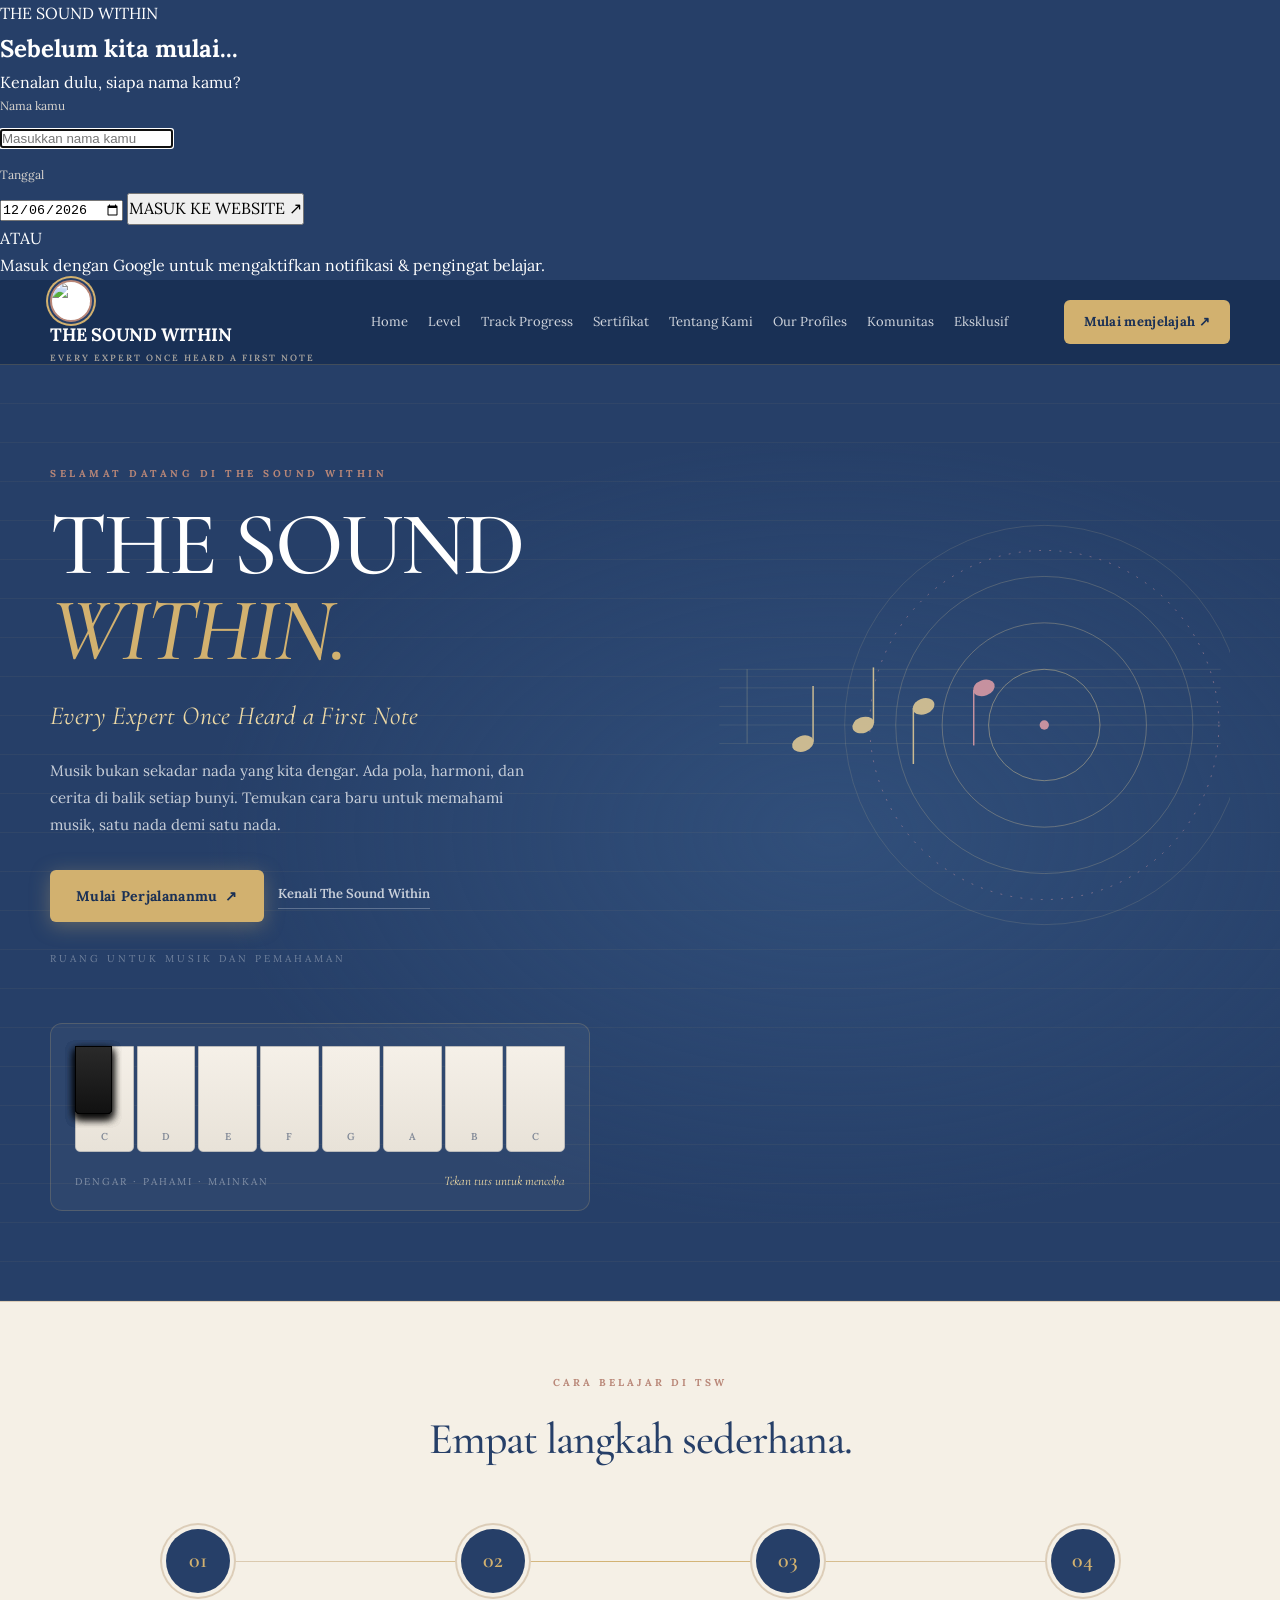
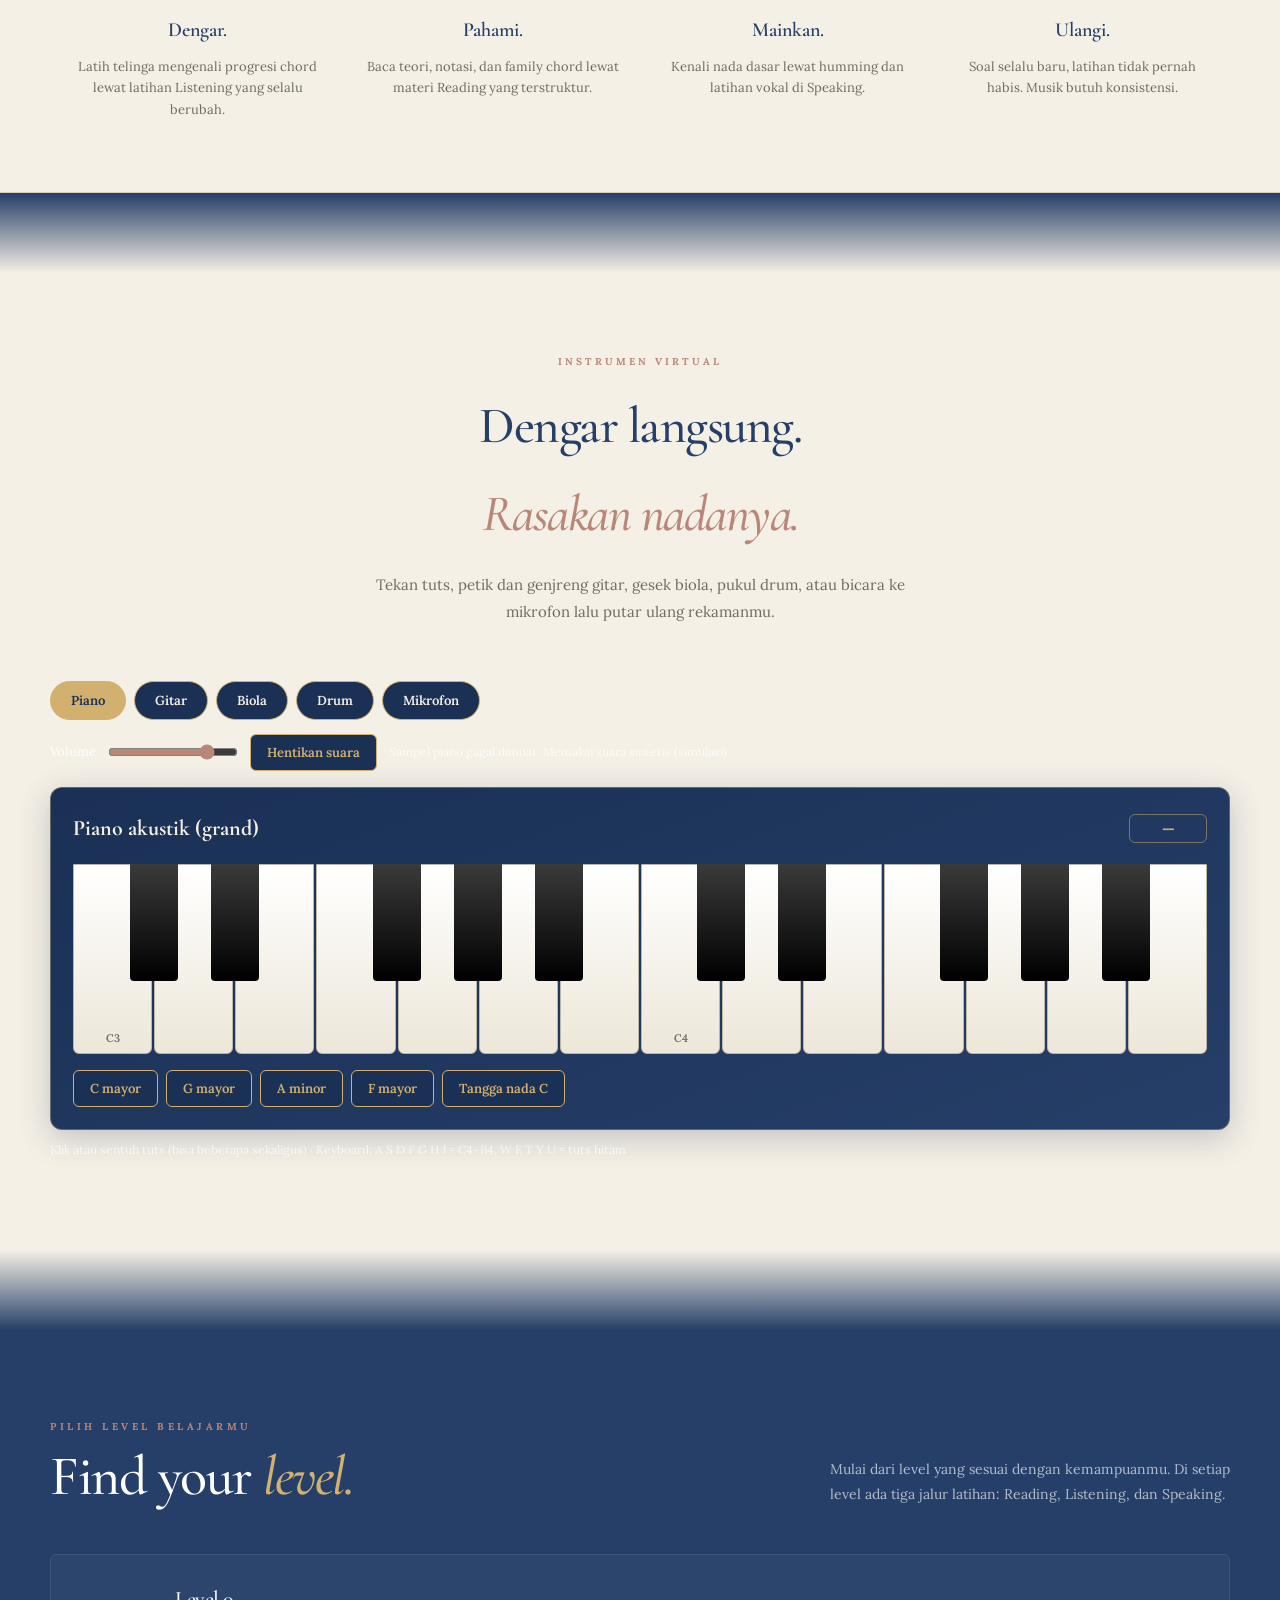
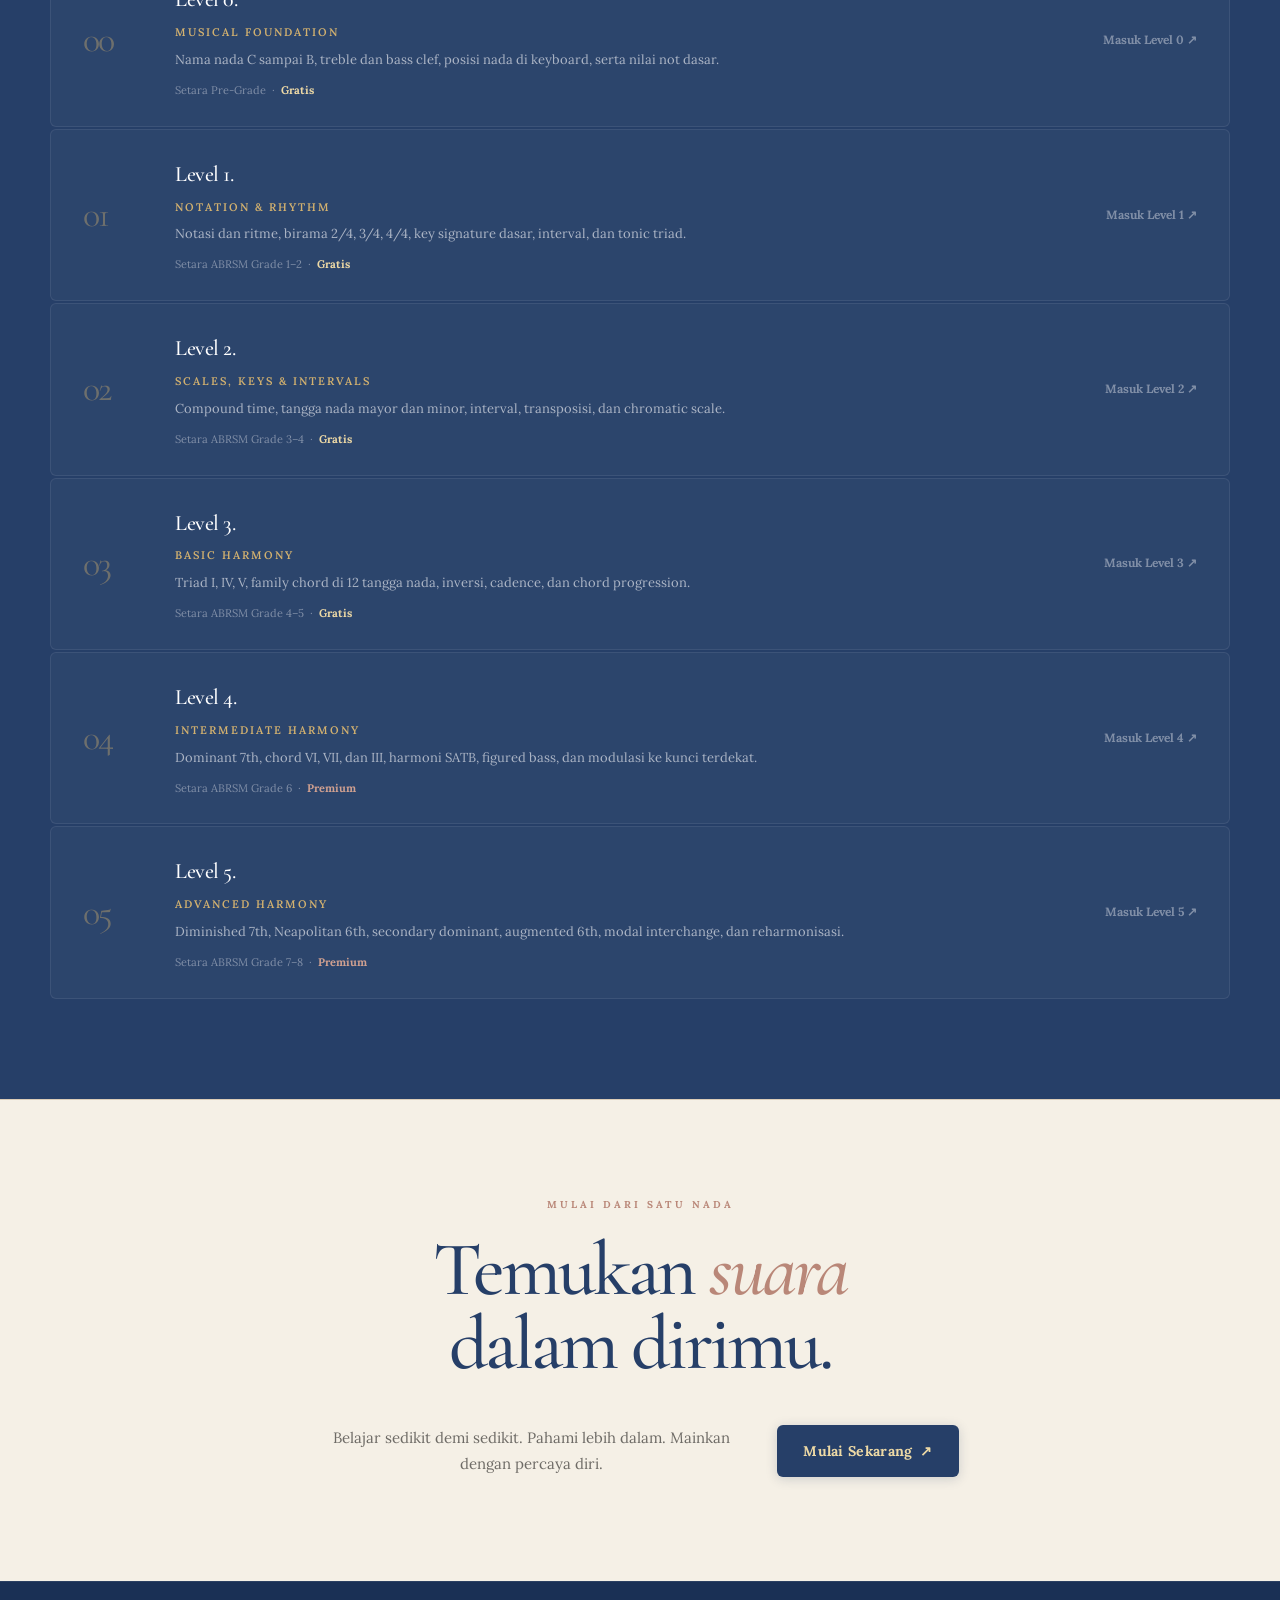
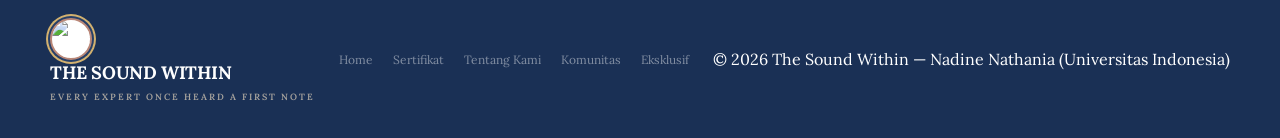
==== commit 44036d84: "Update index.html" ====
--- a/index.html
+++ b/index.html
@@ -12,6 +12,8 @@
     <link rel="stylesheet" href="style.css">
     <link rel="stylesheet" href="home.css">
     <link rel="stylesheet" href="theme.css">
+    <!-- BARU: gaya instrumen virtual -->
+    <link rel="stylesheet" href="instruments.css">
     <!-- Google Analytics (GA4) -->
     <script async src="https://www.googletagmanager.com/gtag/js?id=G-59GLZ4RQGR"></script>
     <script>
@@ -143,220 +145,97 @@
 
         <div class="h-fade h-fade-to-light" aria-hidden="true"></div>
 
-        <!-- ═══ INSTRUMEN SECTION ═══ -->
-        <section class="h-instruments" id="instruments" aria-label="Coba instrumen virtual">
+        <!-- ═══ INSTRUMEN VIRTUAL (BARU) ═══ -->
+        <section class="h-instruments tsx" id="instruments" aria-label="Coba instrumen virtual">
             <div class="container">
                 <div class="section-head">
                     <p class="eyebrow">INSTRUMEN VIRTUAL</p>
                     <h2>Dengar langsung.<br><em>Rasakan nadanya.</em></h2>
-                    <p class="sub">Klik, sentuh, atau tekan keyboard untuk membunyikan instrumen. Setiap instrumen menghasilkan suara berbeda agar kamu bisa merasakan karakter masing-masing.</p>
-                </div>
-
-                <!-- Tab selector -->
-                <div class="inst-tabs" role="tablist" aria-label="Pilih instrumen">
-                    <button class="inst-tab active" role="tab" aria-selected="true" aria-controls="panel-piano" data-tab="piano">
-                        <svg viewBox="0 0 24 24" fill="currentColor" aria-hidden="true"><path d="M20 3H4C2.9 3 2 3.9 2 5v14c0 1.1.9 2 2 2h16c1.1 0 2-.9 2-2V5c0-1.1-.9-2-2-2zm0 16H4V5h16v14zm-9-2h2V7h-2v10zM7 17h2V7H7v10z"/></svg>
-                        Piano
-                    </button>
-                    <button class="inst-tab" role="tab" aria-selected="false" aria-controls="panel-guitar" data-tab="guitar">
-                        <svg viewBox="0 0 24 24" fill="currentColor" aria-hidden="true"><path d="M11 2.07V13c-.5.2-.9.6-1.1 1.1L7.6 13.8C7.2 13.3 6.5 13 5.8 13 4.3 13 3 14.3 3 15.8s1.3 2.8 2.8 2.8c1.1 0 2.1-.7 2.5-1.6l2.3.3c.3 1.1 1.3 2 2.4 2 1.4 0 2.5-1.1 2.5-2.5 0-.4-.1-.8-.3-1.1L17 14v-1.5h2V11h-2V9h2V7h-2V5h2V3h-4v-.93L11 2.07z"/></svg>
-                        Gitar
-                    </button>
-                    <button class="inst-tab" role="tab" aria-selected="false" aria-controls="panel-drum" data-tab="drum">
-                        <svg viewBox="0 0 24 24" fill="currentColor" aria-hidden="true"><path d="M12 2C6.48 2 2 4.24 2 7v10c0 2.76 4.48 5 10 5s10-2.24 10-5V7c0-2.76-4.48-5-10-5zm0 2c4.42 0 8 1.57 8 3.5S16.42 11 12 11 4 9.43 4 7.5 7.58 4 12 4zm0 16c-4.42 0-8-1.57-8-3.5V15c1.74 1.57 4.69 2.5 8 2.5s6.26-.93 8-2.5v1.5c0 1.93-3.58 3.5-8 3.5z"/></svg>
-                        Drum
-                    </button>
-                    <button class="inst-tab" role="tab" aria-selected="false" aria-controls="panel-violin" data-tab="violin">
-                        <svg viewBox="0 0 24 24" fill="currentColor" aria-hidden="true"><path d="M20.71 3.29l-4-4-14 14a1 1 0 000 1.41l3.59 3.59a1 1 0 001.41 0l13-13a1 1 0 00.29-.71 1 1 0 00-.29-.7zM9.59 16L8 14.41l9.59-9.58L19 6.41z"/></svg>
-                        Biola
-                    </button>
-                </div>
-
-                <!-- ── PANEL PIANO ── -->
-                <div class="inst-panel active" id="panel-piano" role="tabpanel" aria-labelledby="tab-piano">
-                    <div class="inst-layout">
-                        <div>
-                            <div class="piano-wrap">
-                                <div class="piano-label">
-                                    <span class="p-name">🎹 Piano Virtual</span>
-                                    <span class="p-note-display" id="pianoNoteDisplay">—</span>
-                                </div>
-                                <!-- Keyboard dua oktaf (C3–B4, 14 tuts putih) -->
-                                <div class="piano-keys-full" id="pianoFull" role="group" aria-label="Keyboard piano virtual, dua oktaf"></div>
-                                <div class="piano-ctrl">
-                                    <div style="display:flex;align-items:center;gap:10px;">
-                                        <label for="pianoVol">Volume</label>
-                                        <input type="range" class="piano-vol" id="pianoVol" min="0" max="1" step="0.05" value="0.6">
-                                    </div>
-                                    <button class="piano-stop" id="pianoStop" type="button">⬛ Hentikan suara</button>
-                                </div>
+                    <p class="sub">Tekan tuts, petik dan genjreng gitar, gesek biola, pukul drum, atau bicara ke mikrofon lalu putar ulang rekamanmu.</p>
+                </div>
+
+                <div class="tsx-tabs" role="tablist" aria-label="Pilih instrumen">
+                    <button class="tsx-tab active" role="tab" aria-selected="true" data-tab="piano" type="button">Piano</button>
+                    <button class="tsx-tab" role="tab" aria-selected="false" data-tab="guitar" type="button">Gitar</button>
+                    <button class="tsx-tab" role="tab" aria-selected="false" data-tab="violin" type="button">Biola</button>
+                    <button class="tsx-tab" role="tab" aria-selected="false" data-tab="drum" type="button">Drum</button>
+                    <button class="tsx-tab" role="tab" aria-selected="false" data-tab="mic" type="button">Mikrofon</button>
+                </div>
+
+                <div class="tsx-bar">
+                    <label for="tsxVol">Volume</label>
+                    <input type="range" id="tsxVol" min="0" max="1" step="0.05" value="0.8">
+                    <button type="button" class="tsx-btn" id="tsxStop">Hentikan suara</button>
+                    <span class="tsx-status" id="tsxStatus" aria-live="polite"></span>
+                </div>
+
+                <!-- PIANO -->
+                <div class="tsx-panel active" id="tsx-piano" role="tabpanel">
+                    <div class="tsx-card">
+                        <div class="tsx-top"><b>Piano akustik (grand)</b><span class="tsx-read" id="pnNote">—</span></div>
+                        <div class="tsx-piano" id="tsxPiano" role="group" aria-label="Keyboard piano dua oktaf, C3 sampai B4"></div>
+                        <div class="tsx-row" id="pnChords"></div>
+                    </div>
+                    <p class="tsx-hint">Klik atau sentuh tuts (bisa beberapa sekaligus) · Keyboard: A S D F G H J = C4–B4, W E T Y U = tuts hitam</p>
+                </div>
+
+                <!-- GITAR -->
+                <div class="tsx-panel" id="tsx-guitar" role="tabpanel">
+                    <div class="tsx-card">
+                        <div class="tsx-top">
+                            <div class="tsx-seg" role="group" aria-label="Jenis gitar">
+                                <button type="button" class="on" data-gmode="steel">Akustik</button>
+                                <button type="button" data-gmode="clean">Listrik (clean)</button>
                             </div>
-                            <p style="text-align:center;font-size:11px;letter-spacing:1.5px;color:rgba(26,48,85,.4);margin-top:12px;text-transform:uppercase;">Klik tuts · Keyboard komputer (A–K = C–B) · Sentuhan layar</p>
+                            <span class="tsx-read" id="gtNote">—</span>
                         </div>
-
-                        <div class="inst-info">
-                            <h3>Piano</h3>
-                            <p class="inst-desc">Piano adalah instrumen dengan rentang nada terluas yang digunakan dalam hampir semua genre musik. Memahami piano berarti memahami teori musik secara visual: setiap tangga nada, interval, dan akor dapat dilihat langsung di atas keyboard.</p>
-                            <div class="inst-facts">
-                                <div class="inst-fact">
-                                    <div class="fact-label">Rentang nada</div>
-                                    <div class="fact-val">A0 – C8</div>
-                                </div>
-                                <div class="inst-fact">
-                                    <div class="fact-label">Jumlah tuts</div>
-                                    <div class="fact-val">88 tuts</div>
-                                </div>
-                                <div class="inst-fact">
-                                    <div class="fact-label">Jenis</div>
-                                    <div class="fact-val">Harmonis</div>
-                                </div>
-                                <div class="inst-fact">
-                                    <div class="fact-label">Cocok untuk</div>
-                                    <div class="fact-val">Semua level</div>
-                                </div>
-                            </div>
-                            <div class="inst-img-wrap">
-                                <img src="https://upload.wikimedia.org/wikipedia/commons/thumb/1/16/Steinway_%26_Sons_model_D_at_Walferdange.jpg/640px-Steinway_%26_Sons_model_D_at_Walferdange.jpg"
-                                     alt="Piano grand Steinway & Sons"
-                                     loading="lazy"
-                                     onerror="this.style.display='none';this.parentNode.innerHTML+='<div style=\'text-align:center;color:#6E6B66;font-size:48px;padding:32px\'>🎹</div>'">
-                            </div>
-                            <p style="font-size:11px;color:#A8A49E;margin-top:6px;">Steinway &amp; Sons Model D · Wikimedia Commons</p>
+                        <div id="tsxGuitar"></div>
+                        <div class="tsx-row" id="gtChords"></div>
+                        <div class="tsx-row">
+                            <button type="button" class="tsx-btn" id="gtDown">Genjreng ↓</button>
+                            <button type="button" class="tsx-btn" id="gtUp">Genjreng ↑</button>
                         </div>
                     </div>
-                </div>
-
-                <!-- ── PANEL GITAR ── -->
-                <div class="inst-panel" id="panel-guitar" role="tabpanel" aria-labelledby="tab-guitar">
-                    <div class="inst-layout">
-                        <div>
-                            <div class="guitar-strings" id="guitarPanel" aria-label="Gitar virtual, petik senar untuk membunyikan">
-                                <!-- Dirender oleh JS -->
-                            </div>
-                            <div style="margin-top:20px;padding:16px 20px;background:rgba(26,48,85,.06);border-radius:8px;border:1px solid rgba(185,135,120,.2);">
-                                <p style="margin:0 0 10px;font-size:13px;font-weight:600;color:var(--navy);">Chord cepat</p>
-                                <div style="display:flex;flex-wrap:wrap;gap:8px;" id="guitarChords"></div>
-                            </div>
-                            <p style="text-align:center;font-size:11px;letter-spacing:1.5px;color:rgba(26,48,85,.4);margin-top:12px;text-transform:uppercase;">Klik senar untuk memetiknya</p>
+                    <p class="tsx-hint">Klik senar di badan gitar untuk memetik, seret melintasi senar untuk menggenjreng, klik kotak fret untuk nada tertentu. Pilih akor untuk melihat posisi jari.</p>
+                </div>
+
+                <!-- BIOLA -->
+                <div class="tsx-panel" id="tsx-violin" role="tabpanel">
+                    <div class="tsx-card">
+                        <div class="tsx-top"><b>Biola akustik</b><span class="tsx-read" id="vnNote">—</span></div>
+                        <div id="tsxViolin" class="tsx-narrow"></div>
+                    </div>
+                    <p class="tsx-hint">Tahan dan geser di papan jari: kiri–kanan memilih senar (G D A E), atas–bawah memilih posisi jari. Lepas untuk berhenti menggesek.</p>
+                </div>
+
+                <!-- DRUM -->
+                <div class="tsx-panel" id="tsx-drum" role="tabpanel">
+                    <div class="tsx-card">
+                        <div class="tsx-top"><b>Drum kit akustik</b><span class="tsx-read" id="drNote">—</span></div>
+                        <div id="tsxDrum"></div>
+                        <div class="tsx-row"><button type="button" class="tsx-btn" id="drPattern">Putar pola rock dasar</button></div>
+                    </div>
+                    <p class="tsx-hint">Pukul bagian drum langsung · Keyboard: Q crash, W hi-hat, E ride, R tom 1, A kick, S snare, D tom 2, F floor tom. Suara drum saat ini simulasi sintetis; taruh rekaman asli di assets/audio/drums/ untuk menggantinya.</p>
+                </div>
+
+                <!-- MIKROFON -->
+                <div class="tsx-panel" id="tsx-mic" role="tabpanel">
+                    <div class="tsx-card">
+                        <div class="tsx-top"><b>Mikrofon &amp; rekaman suara</b><span class="tsx-read" id="micNote">—</span></div>
+                        <canvas id="micWave" width="720" height="130" aria-label="Visualisasi gelombang suara"></canvas>
+                        <div class="tsx-meter" aria-hidden="true"><i id="micMeter"></i></div>
+                        <div class="tsx-row">
+                            <button type="button" class="tsx-btn" id="micOn">Aktifkan mikrofon</button>
+                            <button type="button" class="tsx-btn" id="micRec" disabled>Rekam</button>
+                            <button type="button" class="tsx-btn" id="micStop" disabled>Berhenti</button>
+                            <button type="button" class="tsx-btn" id="micClear" disabled>Hapus rekaman</button>
+                            <span class="tsx-lot" id="micLot" aria-hidden="true"></span>
                         </div>
-
-                        <div class="inst-info">
-                            <h3>Gitar Akustik</h3>
-                            <p class="inst-desc">Gitar adalah instrumen paling populer di dunia. Dengan enam senar dan sistem fret, gitar memungkinkan pemain untuk membawakan melodi, akor, dan ritme sekaligus dalam satu instrumen.</p>
-                            <div class="inst-facts">
-                                <div class="inst-fact">
-                                    <div class="fact-label">Jumlah senar</div>
-                                    <div class="fact-val">6 senar</div>
-                                </div>
-                                <div class="inst-fact">
-                                    <div class="fact-label">Tuning standar</div>
-                                    <div class="fact-val">E–A–D–G–B–E</div>
-                                </div>
-                                <div class="inst-fact">
-                                    <div class="fact-label">Jenis</div>
-                                    <div class="fact-val">Chordophones</div>
-                                </div>
-                                <div class="inst-fact">
-                                    <div class="fact-label">Cocok untuk</div>
-                                    <div class="fact-val">Level 1+</div>
-                                </div>
-                            </div>
-                            <div class="inst-img-wrap">
-                                <img src="https://upload.wikimedia.org/wikipedia/commons/thumb/4/45/GuitareClassique5.png/400px-GuitareClassique5.png"
-                                     alt="Gitar akustik klasik"
-                                     loading="lazy"
-                                     onerror="this.style.display='none';this.parentNode.innerHTML+='<div style=\'text-align:center;color:#6E6B66;font-size:48px;padding:32px\'>🎸</div>'">
-                            </div>
-                            <p style="font-size:11px;color:#A8A49E;margin-top:6px;">Gitar klasik · Wikimedia Commons</p>
-                        </div>
-                    </div>
-                </div>
-
-                <!-- ── PANEL DRUM ── -->
-                <div class="inst-panel" id="panel-drum" role="tabpanel" aria-labelledby="tab-drum">
-                    <div class="inst-layout">
-                        <div>
-                            <div class="drum-kit-wrap" aria-label="Drum kit virtual">
-                                <div class="drum-grid" id="drumGrid"></div>
-                                <p class="drum-hint">Klik pad · Keyboard: Q W E R A S D F</p>
-                            </div>
-                        </div>
-
-                        <div class="inst-info">
-                            <h3>Drum Kit</h3>
-                            <p class="inst-desc">Drum adalah fondasi ritme dalam hampir semua genre musik. Memahami pola drum membantu musisi dari instrumen apapun untuk merasakan dan mempertahankan ketukan yang stabil.</p>
-                            <div class="inst-facts">
-                                <div class="inst-fact">
-                                    <div class="fact-label">Komponen utama</div>
-                                    <div class="fact-val">8 bagian</div>
-                                </div>
-                                <div class="inst-fact">
-                                    <div class="fact-label">Keyboard</div>
-                                    <div class="fact-val">Q W E R A S D F</div>
-                                </div>
-                                <div class="inst-fact">
-                                    <div class="fact-label">Jenis</div>
-                                    <div class="fact-val">Perkusi</div>
-                                </div>
-                                <div class="inst-fact">
-                                    <div class="fact-label">Cocok untuk</div>
-                                    <div class="fact-val">Semua level</div>
-                                </div>
-                            </div>
-                            <div class="inst-img-wrap">
-                                <img src="https://upload.wikimedia.org/wikipedia/commons/thumb/5/55/Drumsatz.jpg/640px-Drumsatz.jpg"
-                                     alt="Drum kit lengkap"
-                                     loading="lazy"
-                                     onerror="this.style.display='none';this.parentNode.innerHTML+='<div style=\'text-align:center;color:#6E6B66;font-size:48px;padding:32px\'>🥁</div>'">
-                            </div>
-                            <p style="font-size:11px;color:#A8A49E;margin-top:6px;">Drum kit standar · Wikimedia Commons</p>
-                        </div>
-                    </div>
-                </div>
-
-                <!-- ── PANEL BIOLA ── -->
-                <div class="inst-panel" id="panel-violin" role="tabpanel" aria-labelledby="tab-violin">
-                    <div class="inst-layout">
-                        <div>
-                            <div class="guitar-strings" id="violinPanel" aria-label="Biola virtual, klik senar untuk membunyikan" style="background:var(--navy);">
-                                <!-- Dirender oleh JS -->
-                            </div>
-                            <p style="text-align:center;font-size:11px;letter-spacing:1.5px;color:rgba(26,48,85,.4);margin-top:16px;text-transform:uppercase;">Klik senar untuk memainkan nada</p>
-                        </div>
-
-                        <div class="inst-info">
-                            <h3>Biola</h3>
-                            <p class="inst-desc">Biola adalah instrumen gesek dengan suara yang paling mendekati suara manusia. Digunakan dalam orkestra, musik klasik, folk, hingga jazz. Biola memainkan satu nada dalam satu waktu, sehingga sangat baik untuk melatih melodi dan interval.</p>
-                            <div class="inst-facts">
-                                <div class="inst-fact">
-                                    <div class="fact-label">Jumlah senar</div>
-                                    <div class="fact-val">4 senar</div>
-                                </div>
-                                <div class="inst-fact">
-                                    <div class="fact-label">Tuning</div>
-                                    <div class="fact-val">G–D–A–E</div>
-                                </div>
-                                <div class="inst-fact">
-                                    <div class="fact-label">Jenis</div>
-                                    <div class="fact-val">Chordophones</div>
-                                </div>
-                                <div class="inst-fact">
-                                    <div class="fact-label">Rentang nada</div>
-                                    <div class="fact-val">G3 – A7</div>
-                                </div>
-                            </div>
-                            <div class="inst-img-wrap">
-                                <img src="https://upload.wikimedia.org/wikipedia/commons/thumb/f/f1/Violin_VL100.png/400px-Violin_VL100.png"
-                                     alt="Biola"
-                                     loading="lazy"
-                                     onerror="this.style.display='none';this.parentNode.innerHTML+='<div style=\'text-align:center;color:#6E6B66;font-size:48px;padding:32px\'>🎻</div>'">
-                            </div>
-                            <p style="font-size:11px;color:#A8A49E;margin-top:6px;">Biola modern · Wikimedia Commons</p>
-                        </div>
-                    </div>
-                </div>
-
-            </div><!-- /container -->
+                        <audio id="micPlay" controls hidden></audio>
+                    </div>
+                    <p class="tsx-hint">Nada terdeteksi lewat analisis frekuensi (bukan speech-to-text). Suara diproses di browser dan rekaman tidak dikirim ke server mana pun.</p>
+                </div>
+            </div>
         </section>
 
         <div class="h-fade h-fade-to-dark" aria-hidden="true"></div>
@@ -461,626 +340,16 @@
     <!-- Audio engine lama (kalau ada) -->
     <script src="audio-engine.js" onerror="console.log('audio-engine.js tidak ditemukan, menggunakan engine baru')"></script>
 
-    <!-- Script instrumen baru (inline, tidak bergantung pada file lain) -->
-    <script>
-    /* ═══════════════════════════════════════════════════════
-       TSW INSTRUMENT ENGINE — Web Audio API
-       Piano, Gitar, Drum, Biola
-       ═══════════════════════════════════════════════════════ */
-    (function () {
-        'use strict';
-
-        let ctx = null;
-        let masterGain = null;
-
-        function getCtx() {
-            if (!ctx) {
-                ctx = new (window.AudioContext || window.webkitAudioContext)();
-                masterGain = ctx.createGain();
-                masterGain.gain.value = 0.6;
-                masterGain.connect(ctx.destination);
-            }
-            if (ctx.state === 'suspended') ctx.resume();
-            return ctx;
-        }
-
-        // ── Suara piano (tone sintetis dengan envelope) ──
-        function playPianoNote(freq, duration, vol) {
-            const c = getCtx();
-            const gain = c.createGain();
-            gain.connect(masterGain);
-
-            const osc1 = c.createOscillator();
-            osc1.type = 'triangle';
-            osc1.frequency.value = freq;
-
-            const osc2 = c.createOscillator();
-            osc2.type = 'sine';
-            osc2.frequency.value = freq * 2;
-
-            const g2 = c.createGain();
-            g2.gain.value = 0.15;
-
-            osc1.connect(gain);
-            osc2.connect(g2);
-            g2.connect(gain);
-
-            const v = (vol !== undefined ? vol : 0.6) * 0.7;
-            const now = c.currentTime;
-            gain.gain.setValueAtTime(0, now);
-            gain.gain.linearRampToValueAtTime(v, now + 0.012);
-            gain.gain.exponentialRampToValueAtTime(v * 0.6, now + 0.1);
-            gain.gain.exponentialRampToValueAtTime(0.0001, now + (duration || 1.6));
-
-            osc1.start(now); osc1.stop(now + (duration || 1.6) + .05);
-            osc2.start(now); osc2.stop(now + (duration || 1.6) + .05);
-
-            return { gain, osc1, osc2, stop: function() {
-                gain.gain.cancelScheduledValues(c.currentTime);
-                gain.gain.exponentialRampToValueAtTime(0.0001, c.currentTime + .1);
-                osc1.stop(c.currentTime + .12);
-                osc2.stop(c.currentTime + .12);
-            }};
-        }
-
-        // ── Suara gitar (plucked string — Karplus–Strong sederhana) ──
-        function playGuitarNote(freq, duration) {
-            const c = getCtx();
-            const bufSize = Math.round(c.sampleRate / freq);
-            const buf = c.createBuffer(1, bufSize, c.sampleRate);
-            const data = buf.getChannelData(0);
-            for (let i = 0; i < bufSize; i++) data[i] = Math.random() * 2 - 1;
-
-            const src = c.createBufferSource();
-            src.buffer = buf;
-            src.loop = true;
-
-            const gain = c.createGain();
-            gain.connect(masterGain);
-
-            const filter = c.createBiquadFilter();
-            filter.type = 'lowpass';
-            filter.frequency.value = freq * 3;
-
-            src.connect(filter);
-            filter.connect(gain);
-
-            const now = c.currentTime;
-            gain.gain.setValueAtTime(0.5, now);
-            gain.gain.exponentialRampToValueAtTime(0.0001, now + (duration || 1.8));
-            src.start(now);
-            src.stop(now + (duration || 1.8) + .05);
-        }
-
-        // ── Suara drum (noise burst dengan filter) ──
-        function playDrumSound(type) {
-            const c = getCtx();
-            const now = c.currentTime;
-
-            if (type === 'kick') {
-                const osc = c.createOscillator();
-                const gain = c.createGain();
-                osc.type = 'sine';
-                osc.frequency.setValueAtTime(150, now);
-                osc.frequency.exponentialRampToValueAtTime(0.01, now + .5);
-                gain.gain.setValueAtTime(0.9, now);
-                gain.gain.exponentialRampToValueAtTime(0.0001, now + .5);
-                osc.connect(gain); gain.connect(masterGain);
-                osc.start(now); osc.stop(now + .5);
-            } else if (type === 'snare') {
-                const nBuf = c.createBuffer(1, c.sampleRate * .2, c.sampleRate);
-                const nd = nBuf.getChannelData(0);
-                for (let i = 0; i < nd.length; i++) nd[i] = Math.random() * 2 - 1;
-                const nSrc = c.createBufferSource();
-                nSrc.buffer = nBuf;
-                const nGain = c.createGain();
-                nGain.gain.setValueAtTime(0.6, now);
-                nGain.gain.exponentialRampToValueAtTime(0.0001, now + .2);
-                const hpf = c.createBiquadFilter();
-                hpf.type = 'highpass'; hpf.frequency.value = 1200;
-                nSrc.connect(hpf); hpf.connect(nGain); nGain.connect(masterGain);
-                nSrc.start(now); nSrc.stop(now + .22);
-
-                const osc = c.createOscillator();
-                const oGain = c.createGain();
-                osc.type = 'triangle'; osc.frequency.value = 180;
-                oGain.gain.setValueAtTime(0.4, now);
-                oGain.gain.exponentialRampToValueAtTime(0.0001, now + .08);
-                osc.connect(oGain); oGain.connect(masterGain);
-                osc.start(now); osc.stop(now + .1);
-            } else if (type === 'hihat') {
-                const nBuf = c.createBuffer(1, c.sampleRate * .08, c.sampleRate);
-                const nd = nBuf.getChannelData(0);
-                for (let i = 0; i < nd.length; i++) nd[i] = Math.random() * 2 - 1;
-                const nSrc = c.createBufferSource();
-                nSrc.buffer = nBuf;
-                const nGain = c.createGain();
-                nGain.gain.setValueAtTime(0.4, now);
-                nGain.gain.exponentialRampToValueAtTime(0.0001, now + .08);
-                const hpf = c.createBiquadFilter();
-                hpf.type = 'highpass'; hpf.frequency.value = 7000;
-                nSrc.connect(hpf); hpf.connect(nGain); nGain.connect(masterGain);
-                nSrc.start(now); nSrc.stop(now + .1);
-            } else if (type === 'crash') {
-                const nBuf = c.createBuffer(1, c.sampleRate * 1.2, c.sampleRate);
-                const nd = nBuf.getChannelData(0);
-                for (let i = 0; i < nd.length; i++) nd[i] = Math.random() * 2 - 1;
-                const nSrc = c.createBufferSource();
-                nSrc.buffer = nBuf;
-                const nGain = c.createGain();
-                nGain.gain.setValueAtTime(0.5, now);
-                nGain.gain.exponentialRampToValueAtTime(0.0001, now + 1.2);
-                const hpf = c.createBiquadFilter();
-                hpf.type = 'highpass'; hpf.frequency.value = 5000;
-                nSrc.connect(hpf); hpf.connect(nGain); nGain.connect(masterGain);
-                nSrc.start(now); nSrc.stop(now + 1.3);
-            } else if (type === 'ride') {
-                const nBuf = c.createBuffer(1, c.sampleRate * .6, c.sampleRate);
-                const nd = nBuf.getChannelData(0);
-                for (let i = 0; i < nd.length; i++) nd[i] = Math.random() * 2 - 1;
-                const nSrc = c.createBufferSource();
-                nSrc.buffer = nBuf;
-                const nGain = c.createGain();
-                nGain.gain.setValueAtTime(0.35, now);
-                nGain.gain.exponentialRampToValueAtTime(0.0001, now + .6);
-                const bpf = c.createBiquadFilter();
-                bpf.type = 'bandpass'; bpf.frequency.value = 4500; bpf.Q.value = 2;
-                nSrc.connect(bpf); bpf.connect(nGain); nGain.connect(masterGain);
-                nSrc.start(now); nSrc.stop(now + .65);
-            } else {
-                // tom (htom, mtom, ftom)
-                const freqs = { htom: 220, mtom: 160, ftom: 110 };
-                const f = freqs[type] || 180;
-                const osc = c.createOscillator();
-                const gain = c.createGain();
-                osc.type = 'sine'; osc.frequency.setValueAtTime(f, now);
-                osc.frequency.exponentialRampToValueAtTime(f * .5, now + .3);
-                gain.gain.setValueAtTime(0.7, now);
-                gain.gain.exponentialRampToValueAtTime(0.0001, now + .35);
-                osc.connect(gain); gain.connect(masterGain);
-                osc.start(now); osc.stop(now + .4);
-            }
-        }
-
-        // ── Suara biola (FM synthesis) ──
-        function playViolinNote(freq, duration) {
-            const c = getCtx();
-            const gain = c.createGain();
-            gain.connect(masterGain);
-
-            const carrier = c.createOscillator();
-            carrier.type = 'sawtooth';
-            carrier.frequency.value = freq;
-
-            const mod = c.createOscillator();
-            mod.frequency.value = freq * 2;
-            const modGain = c.createGain();
-            modGain.gain.value = freq * 0.3;
-            mod.connect(modGain);
-            modGain.connect(carrier.frequency);
-
-            const filter = c.createBiquadFilter();
-            filter.type = 'lowpass';
-            filter.frequency.value = freq * 4;
-            filter.Q.value = 1.5;
-
-            carrier.connect(filter);
-            filter.connect(gain);
-
-            const now = c.currentTime;
-            const dur = duration || 1.2;
-            gain.gain.setValueAtTime(0, now);
-            gain.gain.linearRampToValueAtTime(0.4, now + 0.08);
-            gain.gain.setValueAtTime(0.4, now + dur - 0.1);
-            gain.gain.linearRampToValueAtTime(0, now + dur);
-
-            carrier.start(now); carrier.stop(now + dur + .05);
-            mod.start(now); mod.stop(now + dur + .05);
-        }
-
-        // ── Export ke window ──
-        window.TSWAudio = { playPianoNote, playGuitarNote, playDrumSound, playViolinNote, getCtx };
-
-        /* ─────────────────────────────────────────────
-           PIANO VIRTUAL (panel instrumen)
-        ───────────────────────────────────────────── */
-        const NOTE_MAP = [
-            { note: 'C3',  freq: 130.81, type: 'w', key: null },
-            { note: 'C#3', freq: 138.59, type: 'b', key: null },
-            { note: 'D3',  freq: 146.83, type: 'w', key: null },
-            { note: 'D#3', freq: 155.56, type: 'b', key: null },
-            { note: 'E3',  freq: 164.81, type: 'w', key: null },
-            { note: 'F3',  freq: 174.61, type: 'w', key: null },
-            { note: 'F#3', freq: 185.00, type: 'b', key: null },
-            { note: 'G3',  freq: 196.00, type: 'w', key: null },
-            { note: 'G#3', freq: 207.65, type: 'b', key: null },
-            { note: 'A3',  freq: 220.00, type: 'w', key: null },
-            { note: 'A#3', freq: 233.08, type: 'b', key: null },
-            { note: 'B3',  freq: 246.94, type: 'w', key: null },
-            { note: 'C4',  freq: 261.63, type: 'w', key: 'a' },
-            { note: 'C#4', freq: 277.18, type: 'b', key: 'w' },
-            { note: 'D4',  freq: 293.66, type: 'w', key: 's' },
-            { note: 'D#4', freq: 311.13, type: 'b', key: 'e' },
-            { note: 'E4',  freq: 329.63, type: 'w', key: 'd' },
-            { note: 'F4',  freq: 349.23, type: 'w', key: 'f' },
-            { note: 'F#4', freq: 369.99, type: 'b', key: 't' },
-            { note: 'G4',  freq: 392.00, type: 'w', key: 'g' },
-            { note: 'G#4', freq: 415.30, type: 'b', key: 'y' },
-            { note: 'A4',  freq: 440.00, type: 'w', key: 'h' },
-            { note: 'A#4', freq: 466.16, type: 'b', key: 'u' },
-            { note: 'B4',  freq: 493.88, type: 'w', key: 'j' },
-            { note: 'C5',  freq: 523.25, type: 'w', key: 'k' },
-        ];
-
-        function buildPiano() {
-            const container = document.getElementById('pianoFull');
-            if (!container) return;
-
-            const whites = NOTE_MAP.filter(n => n.type === 'w');
-            const whiteCount = whites.length;
-
-            container.style.position = 'relative';
-            container.style.height = '160px';
-            container.style.display = 'flex';
-            container.style.gap = '2px';
-
-            // Buat tuts putih dulu
-            whites.forEach((n, i) => {
-                const btn = document.createElement('button');
-                btn.className = 'pk-white';
-                btn.setAttribute('data-freq', n.freq);
-                btn.setAttribute('data-note', n.note);
-                btn.setAttribute('aria-label', 'Nada ' + n.note);
-                btn.style.flex = '1';
-                btn.textContent = n.note.replace('#', '♯');
-                container.appendChild(btn);
-            });
-
-            // Buat tuts hitam (posisi absolut di atas tuts putih)
-            const blacks = NOTE_MAP.filter(n => n.type === 'b');
-            blacks.forEach(n => {
-                const whiteIndex = whites.findIndex(w => {
-                    const octW = parseInt(w.note.slice(-1));
-                    const octB = parseInt(n.note.slice(-1));
-                    const noteW = w.note.slice(0, -1);
-                    const noteB = n.note.slice(0, 1);
-                    return octW === octB && noteB === noteW;
-                });
-                if (whiteIndex < 0) return;
-
-                const btn = document.createElement('button');
-                btn.className = 'pk-black';
-                btn.setAttribute('data-freq', n.freq);
-                btn.setAttribute('data-note', n.note);
-                btn.setAttribute('aria-label', 'Nada ' + n.note);
-
-                // Posisi: letakkan di antara tuts putih
-                // Gunakan persentase berdasarkan index
-                const whiteW = 100 / whiteCount; // % lebar tuts putih
-                const leftPct = (whiteIndex + 0.65) * whiteW;
-                btn.style.left = leftPct + '%';
-                btn.style.width = (whiteW * 0.65) + '%';
-                container.appendChild(btn);
-            });
-
-            // Event interaksi piano besar
-            const noteDisplay = document.getElementById('pianoNoteDisplay');
-            let vol = 0.6;
-
-            const volSlider = document.getElementById('pianoVol');
-            if (volSlider) {
-                volSlider.addEventListener('input', e => {
-                    vol = parseFloat(e.target.value);
-                    if (masterGain) masterGain.gain.value = vol;
-                });
-            }
-
-            container.querySelectorAll('button').forEach(btn => {
-                function play() {
-                    const freq = parseFloat(btn.getAttribute('data-freq'));
-                    const note = btn.getAttribute('data-note');
-                    if (!freq) return;
-                    btn.classList.add('pressed');
-                    playPianoNote(freq, 1.4, vol);
-                    if (noteDisplay) noteDisplay.textContent = note;
-                }
-                function release() { btn.classList.remove('pressed'); }
-
-                btn.addEventListener('mousedown', e => { e.preventDefault(); play(); });
-                btn.addEventListener('mouseup', release);
-                btn.addEventListener('mouseleave', release);
-                btn.addEventListener('touchstart', e => { e.preventDefault(); play(); }, { passive: false });
-                btn.addEventListener('touchend', release);
-            });
-
-            // Stop button
-            const stopBtn = document.getElementById('pianoStop');
-            if (stopBtn) {
-                stopBtn.addEventListener('click', () => {
-                    if (masterGain) {
-                        masterGain.gain.exponentialRampToValueAtTime(0.0001, ctx.currentTime + .1);
-                        setTimeout(() => { masterGain.gain.value = vol; }, 200);
-                    }
-                });
-            }
-
-            // Keyboard mapping
-            const keyMap = {};
-            NOTE_MAP.forEach(n => {
-                if (n.key) {
-                    const btn = container.querySelector('[data-note="' + n.note + '"]');
-                    if (btn) keyMap[n.key] = btn;
-                }
-            });
-
-            document.addEventListener('keydown', e => {
-                if (e.repeat || e.target.tagName === 'INPUT') return;
-                const btn = keyMap[e.key.toLowerCase()];
-                if (btn && !btn.classList.contains('pressed')) {
-                    btn.classList.add('pressed');
-                    const freq = parseFloat(btn.getAttribute('data-freq'));
-                    const note = btn.getAttribute('data-note');
-                    playPianoNote(freq, 1.4, vol);
-                    if (noteDisplay) noteDisplay.textContent = note;
-                }
-            });
-            document.addEventListener('keyup', e => {
-                const btn = keyMap[e.key.toLowerCase()];
-                if (btn) btn.classList.remove('pressed');
-            });
-        }
-
-        /* ─────────────────────────────────────────────
-           PIANO MINI HERO
-        ───────────────────────────────────────────── */
-        function initHeroPiano() {
-            const container = document.getElementById('heroPiano');
-            const readout = document.getElementById('noteReadout');
-            if (!container) return;
-
-            container.querySelectorAll('button').forEach(btn => {
-                function play() {
-                    const freq = parseFloat(btn.getAttribute('data-freq'));
-                    const note = btn.getAttribute('data-note');
-                    if (!freq) return;
-                    btn.classList.add('active');
-                    playPianoNote(freq, 1.2);
-                    if (readout) readout.textContent = note;
-                    setTimeout(() => btn.classList.remove('active'), 300);
-                }
-                btn.addEventListener('mousedown', e => { e.preventDefault(); play(); });
-                btn.addEventListener('touchstart', e => { e.preventDefault(); play(); }, { passive: false });
-            });
-        }
-
-        /* ─────────────────────────────────────────────
-           GITAR VIRTUAL
-        ───────────────────────────────────────────── */
-        const GUITAR_STRINGS = [
-            { name: 'E', freq: 329.63, color: '#D2B16F' },
-            { name: 'B', freq: 246.94, color: '#B98778' },
-            { name: 'G', freq: 196.00, color: '#DFC48A' },
-            { name: 'D', freq: 146.83, color: '#CFA090' },
-            { name: 'A', freq: 110.00, color: '#B2C4D8' },
-            { name: 'E', freq:  82.41, color: '#8FA8C0' },
-        ];
-
-        const GUITAR_CHORDS = {
-            'C Major': [261.63, 329.63, 392.00, 523.25, 659.25],
-            'G Major': [196.00, 246.94, 293.66, 392.00, 493.88],
-            'Am':      [220.00, 261.63, 329.63, 440.00, 554.37],
-            'F Major': [174.61, 220.00, 261.63, 349.23, 440.00],
-        };
-
-        function buildGuitar() {
-            const container = document.getElementById('guitarPanel');
-            if (!container) return;
-
-            container.innerHTML = '';
-
-            GUITAR_STRINGS.forEach((str, i) => {
-                const row = document.createElement('div');
-                row.className = 'guitar-string-row';
-
-                const nameEl = document.createElement('span');
-                nameEl.className = 'g-str-name';
-                nameEl.textContent = str.name;
-
-                const lineEl = document.createElement('div');
-                lineEl.className = 'g-str-line';
-                lineEl.style.background = str.color;
-                lineEl.style.height = (2 + i * 0.5) + 'px';
-                lineEl.setAttribute('role', 'button');
-                lineEl.setAttribute('aria-label', 'Petik senar ' + str.name);
-                lineEl.setAttribute('tabindex', '0');
-
-                const noteEl = document.createElement('span');
-                noteEl.className = 'g-str-note';
-                noteEl.textContent = str.name + (i === 0 ? '4' : i === 1 ? '3' : i === 2 ? '3' : i === 3 ? '3' : i === 4 ? '2' : '2');
-
-                function pluck() {
-                    lineEl.classList.add('plucked');
-                    playGuitarNote(str.freq, 1.5);
-                    setTimeout(() => lineEl.classList.remove('plucked'), 400);
-                }
-
-                lineEl.addEventListener('click', pluck);
-                lineEl.addEventListener('keydown', e => { if (e.key === 'Enter' || e.key === ' ') pluck(); });
-
-                row.appendChild(nameEl);
-                row.appendChild(lineEl);
-                row.appendChild(noteEl);
-                container.appendChild(row);
-            });
-
-            const hint = document.createElement('p');
-            hint.className = 'guitar-hint';
-            hint.textContent = 'Klik senar untuk memetiknya';
-            container.appendChild(hint);
-
-            // Chord buttons
-            const chordContainer = document.getElementById('guitarChords');
-            if (chordContainer) {
-                Object.entries(GUITAR_CHORDS).forEach(([name, freqs]) => {
-                    const btn = document.createElement('button');
-                    btn.style.cssText = 'padding:8px 16px;background:var(--navy);color:var(--gold);border:1px solid rgba(210,177,111,.4);border-radius:4px;font-size:12px;font-weight:700;font-family:var(--body);transition:.2s;cursor:pointer;';
-                    btn.textContent = name;
-                    btn.addEventListener('mouseover', () => btn.style.background = 'var(--navy-mid)');
-                    btn.addEventListener('mouseout', () => btn.style.background = 'var(--navy)');
-                    btn.addEventListener('click', () => {
-                        freqs.forEach((f, i) => setTimeout(() => playGuitarNote(f, 1.2), i * 60));
-                    });
-                    chordContainer.appendChild(btn);
-                });
-            }
-        }
-
-        /* ─────────────────────────────────────────────
-           DRUM KIT VIRTUAL
-        ───────────────────────────────────────────── */
-        const DRUM_PADS = [
-            { type: 'crash',  label: 'Crash',    emoji: '🔔', key: 'q', cls: 'crash' },
-            { type: 'hihat',  label: 'Hi-Hat',   emoji: '🎵', key: 'w', cls: 'hihat' },
-            { type: 'ride',   label: 'Ride',     emoji: '🔔', key: 'e', cls: 'ride'  },
-            { type: 'htom',   label: 'High Tom', emoji: '🥁', key: 'r', cls: 'htom'  },
-            { type: 'kick',   label: 'Kick',     emoji: '💥', key: 'a', cls: 'kick'  },
-            { type: 'snare',  label: 'Snare',    emoji: '🥁', key: 's', cls: 'snare' },
-            { type: 'mtom',   label: 'Mid Tom',  emoji: '🥁', key: 'd', cls: 'mtom'  },
-            { type: 'ftom',   label: 'Floor Tom',emoji: '🥁', key: 'f', cls: 'ftom'  },
-        ];
-
-        function buildDrum() {
-            const grid = document.getElementById('drumGrid');
-            if (!grid) return;
-
-            const keyToPad = {};
-
-            DRUM_PADS.forEach(pad => {
-                const btn = document.createElement('button');
-                btn.className = 'drum-pad ' + pad.cls;
-                btn.setAttribute('aria-label', pad.label + ' (key: ' + pad.key + ')');
-                btn.setAttribute('type', 'button');
-                btn.innerHTML = `
-                    <svg viewBox="0 0 36 36" aria-hidden="true"><text y="28" font-size="28">${pad.emoji}</text></svg>
-                    <span class="drum-label">${pad.label}</span>
-                `;
-
-                function hit() {
-                    btn.classList.add('hit');
-                    playDrumSound(pad.type);
-                    setTimeout(() => btn.classList.remove('hit'), 120);
-                }
-
-                btn.addEventListener('mousedown', e => { e.preventDefault(); hit(); });
-                btn.addEventListener('touchstart', e => { e.preventDefault(); hit(); }, { passive: false });
-                keyToPad[pad.key] = hit;
-                grid.appendChild(btn);
-            });
-
-            document.addEventListener('keydown', e => {
-                if (e.target.tagName === 'INPUT') return;
-                const fn = keyToPad[e.key.toLowerCase()];
-                if (fn) fn();
-            });
-        }
-
-        /* ─────────────────────────────────────────────
-           BIOLA VIRTUAL
-        ───────────────────────────────────────────── */
-        const VIOLIN_STRINGS = [
-            { name: 'E', freq: 659.25, color: '#D2B16F' },
-            { name: 'A', freq: 440.00, color: '#B98778' },
-            { name: 'D', freq: 293.66, color: '#DFC48A' },
-            { name: 'G', freq: 196.00, color: '#8FA8C0' },
-        ];
-
-        function buildViolin() {
-            const container = document.getElementById('violinPanel');
-            if (!container) return;
-
-            container.innerHTML = '';
-
-            VIOLIN_STRINGS.forEach((str, i) => {
-                const row = document.createElement('div');
-                row.className = 'guitar-string-row';
-
-                const nameEl = document.createElement('span');
-                nameEl.className = 'g-str-name';
-                nameEl.textContent = str.name;
-
-                const lineEl = document.createElement('div');
-                lineEl.className = 'g-str-line';
-                lineEl.style.background = str.color;
-                lineEl.style.height = (3 + i * 0.8) + 'px';
-                lineEl.setAttribute('role', 'button');
-                lineEl.setAttribute('aria-label', 'Gesek senar ' + str.name);
-                lineEl.setAttribute('tabindex', '0');
-
-                const noteEl = document.createElement('span');
-                noteEl.className = 'g-str-note';
-                noteEl.textContent = str.name + (i === 0 ? '5' : i === 1 ? '4' : i === 2 ? '3' : '3');
-
-                function bow() {
-                    lineEl.classList.add('plucked');
-                    playViolinNote(str.freq, 1.5);
-                    setTimeout(() => lineEl.classList.remove('plucked'), 400);
-                }
-
-                lineEl.addEventListener('click', bow);
-                lineEl.addEventListener('keydown', e => { if (e.key === 'Enter' || e.key === ' ') bow(); });
-
-                row.appendChild(nameEl);
-                row.appendChild(lineEl);
-                row.appendChild(noteEl);
-                container.appendChild(row);
-            });
-
-            const hint = document.createElement('p');
-            hint.className = 'guitar-hint';
-            hint.textContent = 'Klik senar untuk memainkan nada biola';
-            container.appendChild(hint);
-        }
-
-        /* ─────────────────────────────────────────────
-           TAB SWITCHER INSTRUMEN
-        ───────────────────────────────────────────── */
-        function initTabs() {
-            const tabs = document.querySelectorAll('.inst-tab');
-            const panels = document.querySelectorAll('.inst-panel');
-
-            tabs.forEach(tab => {
-                tab.addEventListener('click', () => {
-                    const target = tab.getAttribute('data-tab');
-                    tabs.forEach(t => { t.classList.remove('active'); t.setAttribute('aria-selected', 'false'); });
-                    panels.forEach(p => p.classList.remove('active'));
-                    tab.classList.add('active');
-                    tab.setAttribute('aria-selected', 'true');
-                    const panel = document.getElementById('panel-' + target);
-                    if (panel) panel.classList.add('active');
-                });
-            });
-        }
-
-        /* ─────────────────────────────────────────────
-           INIT semua
-        ───────────────────────────────────────────── */
-        document.addEventListener('DOMContentLoaded', function () {
-            initHeroPiano();
-            buildPiano();
-            buildGuitar();
-            buildDrum();
-            buildViolin();
-            initTabs();
-        });
-
-    })();
-    </script>
-
-    <!-- GSAP + Lenis (opsional, untuk animasi) -->
+    <!-- GSAP + Lenis (animasi) -->
     <script defer src="https://cdn.jsdelivr.net/npm/gsap@3.12.5/dist/gsap.min.js"></script>
     <script defer src="https://cdn.jsdelivr.net/npm/gsap@3.12.5/dist/ScrollTrigger.min.js"></script>
     <script defer src="https://cdn.jsdelivr.net/npm/lenis@1.3.4/dist/lenis.min.js"></script>
     <script defer src="animations.js" onerror="console.log('animations.js belum tersedia')"></script>
 
+    <!-- BARU: Anime.js + Lottie + engine instrumen (urutan ini harus dipertahankan, instruments.js paling akhir) -->
+    <script defer src="https://cdnjs.cloudflare.com/ajax/libs/animejs/3.2.2/anime.min.js"></script>
+    <script defer src="https://cdnjs.cloudflare.com/ajax/libs/lottie-web/5.12.2/lottie.min.js"></script>
+    <script defer src="instruments.js"></script>
+
 </body>
 </html>
--- a/home.css
+++ b/home.css
@@ -1,193 +1,1096 @@
-/* THE SOUND WITHIN — redesign halaman utama.
-   Dimuat SETELAH style.css, hanya di index.html. Semua rule di-scope ke body.home
-   atau class berawalan "h-", jadi halaman lain (reading, listening, dll.) tidak terpengaruh. */
-
-:root {
-    --ivory: #F6F2E9;
-    --beige: #E9E0CC;
-    --champagne: #DCC795;
-    --ink: #16223F;
-    --rose-deep: #94505A;   /* rose gold untuk latar terang (kontras ±5:1 di atas ivory) */
-    --rose-light: #D79AA4;  /* rose gold untuk latar gelap (kontras ±7:1 di atas navy) */
-}
-
-/* Lenis */
-html.lenis, html.lenis body { height: auto; }
-.lenis.lenis-smooth { scroll-behavior: auto !important; }
-.lenis.lenis-stopped { overflow: hidden; }
-
-/* Angka di font serif dibuat lining (sejajar tinggi huruf), bukan old-style yang "0" terlihat seperti "o" */
-.h-title, .h-paths-head h2, .h-path-body h3, .h-path-no, .h-steps strong, .h-closing-title, .h-level-name {
-    font-variant-numeric: lining-nums;
-    font-feature-settings: "lnum" 1;
-}
-
-/* ───────── Navbar (hanya di home) ───────── */
-body.home .topbar { background: rgba(28, 43, 77, .9); border-bottom-color: rgba(220, 199, 149, .22); }
-body.home .nav-links a { position: relative; padding: 4px 0; }
-body.home .nav-links a::after {
-    content: ""; position: absolute; left: 0; right: 0; bottom: 0; height: 1px;
-    background: var(--champagne); transform: scaleX(0); transform-origin: left; transition: transform .3s ease;
-}
-body.home .nav-links a:hover::after { transform: scaleX(1); }
-
-/* ───────── Tombol & tautan ───────── */
+/* ═══════════════════════════════════════════════════════
+   THE SOUND WITHIN — home.css
+   Landing page styles · index.html
+   ═══════════════════════════════════════════════════════ */
+
+/* ── Layout ── */
+.container {
+    width: min(1180px, calc(100% - 48px));
+    margin-inline: auto;
+}
+
+/* ═══════════════════════════════════════════════════════
+   NAVBAR (override style.css untuk warna baru)
+   ═══════════════════════════════════════════════════════ */
+.topbar {
+    position: sticky;
+    top: 0;
+    z-index: 200;
+    background: rgba(26, 48, 85, .96);
+    backdrop-filter: blur(18px);
+    border-bottom: 1px solid rgba(210, 177, 111, .22);
+}
+
+.navbar {
+    min-height: 76px;
+    display: flex;
+    align-items: center;
+    justify-content: space-between;
+    gap: 20px;
+}
+
+.brand-logo-frame {
+    width: 42px; height: 42px;
+    border-radius: 50%;
+    overflow: hidden;
+    background: var(--white);
+    border: 2px solid var(--rosegold);
+    box-shadow: 0 0 0 2px var(--navy), 0 0 0 4px var(--gold);
+    flex-shrink: 0;
+    display: grid; place-items: center;
+}
+.brand-logo-frame img { width: 100%; height: 100%; object-fit: contain; }
+.brand-name { font-size: 18px; font-weight: 800; letter-spacing: -.4px; line-height: 1.2; }
+.brand-name small { display: block; color: var(--gray-400); font-size: 9px; letter-spacing: 2px; font-weight: 600; margin-top: 4px; }
+
+.nav-links { display: flex; align-items: center; gap: 20px; }
+.nav-links a { color: rgba(255,255,255,.8); font-size: 13px; transition: color var(--t); }
+.nav-links a:hover { color: var(--gold); }
+
+.nav-button {
+    display: inline-flex; align-items: center; gap: 8px;
+    padding: 11px 20px;
+    background: var(--gold); color: var(--navy-deep);
+    border: none; border-radius: var(--r);
+    font-size: 13px; font-weight: 800; letter-spacing: .3px;
+    transition: var(--t);
+}
+.nav-button:hover { background: var(--gold-light); transform: translateY(-2px); box-shadow: var(--shadow-sm); }
+
+.menu-toggle {
+    display: none;
+    color: var(--white); background: transparent;
+    border: 1px solid rgba(255,255,255,.2);
+    padding: 8px 12px; border-radius: var(--r);
+}
+
+/* ═══════════════════════════════════════════════════════
+   HERO
+   ═══════════════════════════════════════════════════════ */
+.h-hero {
+    position: relative;
+    overflow: hidden;
+    padding: 100px 0 90px;
+    background:
+        radial-gradient(ellipse 70% 60% at 65% 50%, rgba(59,94,140,.5) 0%, transparent 70%),
+        var(--navy);
+}
+
+/* garis notasi latar */
+.h-hero::after {
+    content: "";
+    position: absolute;
+    inset: 0;
+    background-image:
+        repeating-linear-gradient(
+            to bottom,
+            transparent 0,
+            transparent 38px,
+            rgba(210,177,111,.06) 38px,
+            rgba(210,177,111,.06) 39px
+        );
+    pointer-events: none;
+}
+
+.h-hero-grid {
+    position: relative;
+    z-index: 2;
+    display: grid;
+    grid-template-columns: 1fr 1fr;
+    grid-template-rows: auto auto;
+    gap: 56px 60px;
+    align-items: start;
+}
+
+/* ── Teks hero ── */
+.h-hero-text { grid-column: 1; grid-row: 1; }
+
+.h-eyebrow {
+    color: var(--rosegold);
+    font-size: 10px;
+    font-weight: 700;
+    letter-spacing: 3.5px;
+    text-transform: uppercase;
+    margin-bottom: 20px;
+}
+
+.h-title {
+    font-family: var(--serif);
+    font-weight: 500;
+    font-size: clamp(54px, 7vw, 96px);
+    letter-spacing: -3px;
+    line-height: .96;
+    margin-bottom: 20px;
+    color: var(--white);
+}
+
+.h-title em {
+    color: var(--gold);
+    font-style: italic;
+}
+
+.h-line { display: block; overflow: hidden; }
+.h-line span { display: block; }
+
+.h-tagline {
+    font-family: var(--serif);
+    font-style: italic;
+    font-size: clamp(18px, 2.2vw, 26px);
+    color: var(--gold-pale);
+    letter-spacing: .4px;
+    margin-bottom: 18px;
+}
+
+.h-copy {
+    font-size: 15px;
+    color: rgba(255,255,255,.75);
+    max-width: 480px;
+    line-height: 1.8;
+    margin-bottom: 32px;
+}
+
+.h-actions { display: flex; flex-wrap: wrap; gap: 14px; margin-bottom: 28px; }
+
 .h-btn {
-    display: inline-flex; align-items: center; gap: 12px;
-    padding: 15px 26px; border-radius: 2px;
-    background: var(--champagne); color: var(--ink);
-    font-size: 13px; font-weight: 700; letter-spacing: .04em;
-    transition: background .25s, color .25s;
-}
-.h-btn i { font-style: normal; display: inline-block; transition: transform .25s; }
-.h-btn:hover { background: var(--ivory); }
-.h-btn:hover i { transform: translate(3px, -3px); }
-.h-btn:focus-visible, .h-link:focus-visible, .h-path:focus-visible { outline: 2px solid var(--champagne); outline-offset: 4px; }
+    display: inline-flex; align-items: center; gap: 8px;
+    padding: 14px 26px;
+    background: var(--gold);
+    color: var(--navy-deep);
+    border-radius: var(--r);
+    font-size: 14px; font-weight: 800;
+    letter-spacing: .3px;
+    transition: var(--t);
+    box-shadow: 0 4px 20px rgba(210,177,111,.35);
+}
+.h-btn:hover { background: var(--gold-light); transform: translateY(-3px); box-shadow: 0 8px 28px rgba(210,177,111,.45); }
+.h-btn i { font-style: normal; transition: transform var(--t); }
+.h-btn:hover i { transform: translate(2px,-2px); }
 
 .h-link {
-    padding-bottom: 4px; border-bottom: 1px solid rgba(220, 199, 149, .5);
-    font-size: 13px; color: var(--ivory); transition: border-color .25s, color .25s;
-}
-.h-link:hover { color: var(--champagne); border-color: var(--champagne); }
-
-/* Teks bertopeng untuk reveal judul */
-.h-line { display: block; overflow: hidden; padding-bottom: .08em; }
-.h-line > span { display: inline-block; will-change: transform; }
-
-/* ───────── Hero ───────── */
-.h-hero {
-    position: relative; overflow: hidden;
-    padding: clamp(64px, 9vw, 120px) 0 clamp(70px, 8vw, 110px);
-    background: linear-gradient(180deg, #1C2B4D 0%, #19274A 55%, #16223F 100%); /* turun pelan ke navy gelap, menyambung ke section berikutnya */
-}
-
-.h-hero-grid { position: relative; z-index: 1; display: grid; grid-template-columns: repeat(12, 1fr); column-gap: 24px; align-items: end; }
-.h-hero-text { grid-column: 1 / 8; grid-row: 1; position: relative; z-index: 2; }
-.h-ornament { grid-column: 7 / 13; grid-row: 1; align-self: start; justify-self: end; width: 100%; height: auto; margin-top: clamp(-40px, -2vw, 0px); overflow: visible; pointer-events: none; z-index: 0; }
-.h-instrument { grid-column: 8 / 13; grid-row: 1; align-self: end; margin-bottom: -8px; position: relative; z-index: 2; }
-
-/* Ornamen: paranada + cincin bunyi */
-.h-orn-ring, .h-orn-line { stroke-dasharray: 1; stroke-dashoffset: 0; }
-.h-orn-line { fill: none; stroke: rgba(220, 199, 149, .55); stroke-width: 1; }
-
-.h-eyebrow { display: flex; align-items: center; gap: 14px; margin: 0; color: var(--champagne); font-size: 11px; letter-spacing: .28em; }
-.h-eyebrow::before { content: ""; width: 36px; height: 1px; background: var(--rose-light); flex-shrink: 0; }
-
-.h-title {
-    margin: 26px 0 0; font-family: var(--serif); font-weight: 500; text-transform: uppercase;
-    font-size: clamp(56px, 8.6vw, 132px); line-height: .9; letter-spacing: -.035em;
-}
-.h-title em { color: var(--champagne); font-style: italic; font-weight: 500; }
-.h-tagline { margin: 26px 0 18px; color: var(--champagne); font-family: var(--serif); font-style: italic; font-size: clamp(21px, 2.3vw, 30px); }
-.h-copy { max-width: 500px; margin: 0; color: #E6E9F2; font-size: 15px; }
-.h-actions { display: flex; flex-wrap: wrap; align-items: center; gap: 14px 30px; margin-top: 34px; }
-.h-kicker { margin: 40px 0 0; color: #B4BCD2; font-size: 10px; letter-spacing: .28em; }
-
-/* Piano mini */
-.h-inst-meta { display: flex; justify-content: space-between; gap: 12px; padding-bottom: 14px; border-bottom: 1px solid rgba(220, 199, 149, .35); color: #C3CADD; font-size: 10px; letter-spacing: .2em; }
-.h-keys { position: relative; display: flex; height: clamp(200px, 24vw, 290px); margin-top: 28px; user-select: none; -webkit-user-select: none; touch-action: manipulation; }
+    display: inline-flex; align-items: center; gap: 6px;
+    font-size: 13px; font-weight: 600;
+    color: rgba(255,255,255,.75);
+    border-bottom: 1px solid rgba(255,255,255,.25);
+    padding-bottom: 2px;
+    transition: var(--t);
+    align-self: center;
+}
+.h-link:hover { color: var(--white); border-color: var(--gold); }
+
+.h-kicker {
+    font-size: 10px;
+    letter-spacing: 3px;
+    color: rgba(255,255,255,.35);
+    text-transform: uppercase;
+}
+
+/* ── Ornamen SVG ── */
+.h-ornament {
+    grid-column: 2; grid-row: 1 / 3;
+    width: 100%;
+    max-width: 520px;
+    justify-self: end;
+    pointer-events: none;
+    opacity: .9;
+}
+
+.h-orn-ring {
+    stroke: var(--gold);
+    stroke-width: 1;
+    fill: none;
+}
+
+.h-orn-dash { fill: none; stroke-width: 1; }
+
+.h-orn-line {
+    stroke: rgba(210,177,111,.18);
+    stroke-width: 1;
+    fill: none;
+}
+
+/* ── Piano mini hero ── */
+.h-instrument {
+    grid-column: 1; grid-row: 2;
+    padding: 22px 24px 18px;
+    background: rgba(255,255,255,.04);
+    border: 1px solid rgba(210,177,111,.22);
+    border-radius: var(--r-lg);
+    max-width: 540px;
+}
+
+.h-keys {
+    position: relative;
+    display: flex;
+    height: 110px;
+    gap: 3px;
+    padding-bottom: 4px;
+}
+
 .h-key-w {
-    position: relative; flex: 1; display: flex; align-items: flex-end; justify-content: center;
-    margin: 0; padding: 0 0 12px; background: linear-gradient(#FBF8F0, #ECE4D2);
-    border: 1px solid #bdb59f; border-top: 0; border-radius: 0 0 3px 3px;
-    color: #6f6853; font-family: var(--serif); font-size: 15px; font-weight: 600;
-    transform-origin: top center; transition: background .2s;
-}
-.h-key-w:hover { background: linear-gradient(#FFFBEF, #E6D9B8); }
-.h-key-w.is-down { background: var(--champagne); color: var(--ink); }
+    flex: 1;
+    background: linear-gradient(to bottom, #f5f0e8, #e8e2d8);
+    border: 1px solid #bbb;
+    border-radius: 0 0 5px 5px;
+    display: flex;
+    align-items: flex-end;
+    justify-content: center;
+    padding-bottom: 6px;
+    font-family: var(--body);
+    font-size: 10px;
+    font-weight: 600;
+    color: rgba(26,48,85,.5);
+    transition: background var(--t), transform .08s;
+    position: relative;
+}
+.h-key-w:active, .h-key-w.active {
+    background: linear-gradient(to bottom, #d2b16f55, #d2b16f33);
+    transform: translateY(2px);
+    color: var(--navy);
+}
+
 .h-key-b {
-    position: absolute; top: 0; z-index: 2; width: 7%; height: 60%;
-    left: calc(var(--i) * 12.5% - 3.5%);
-    margin: 0; padding: 0; background: #0F172B; border: 0; border-radius: 0 0 3px 3px;
-    transform-origin: top center; transition: background .2s;
-}
-.h-key-b:hover { background: #2a3658; }
-.h-key-b.is-down { background: var(--rosegold); }
-.h-key-w:focus-visible, .h-key-b:focus-visible { outline: 2px solid var(--rosegold); outline-offset: -4px; }
-
-.h-inst-foot { display: flex; justify-content: space-between; gap: 12px; margin-top: 18px; color: #C3CADD; font-size: 10px; letter-spacing: .18em; }
-.h-now { color: var(--champagne); letter-spacing: .08em; text-align: right; }
-
-/* ───────── Alur belajar ───────── */
-.h-ritual { background: var(--ink); }
-.h-steps { display: grid; grid-template-columns: repeat(4, 1fr); margin: 0; padding: 0; list-style: none; border-top: 1px solid rgba(220, 199, 149, .18); }
-.h-steps li { padding: 46px 28px 50px 0; }
-.h-steps li + li { padding-left: 28px; border-left: 1px solid rgba(220, 199, 149, .2); }
-.h-step-no { display: block; margin-bottom: 22px; color: var(--rose-light); font-size: 11px; letter-spacing: .25em; }
-.h-steps strong { display: block; font-family: var(--serif); font-size: clamp(30px, 3.6vw, 48px); font-weight: 500; line-height: 1; color: var(--ivory); }
-.h-steps p { margin: 14px 0 0; color: #B9C1D6; font-size: 13px; max-width: 240px; }
-
-/* ───────── Transisi warna navy ⇄ ivory ───────── */
-/* Strip tanpa teks: gradasi pelan lewat slate dan beige supaya tidak terasa terpotong.
-   Teks tidak pernah berada di zona abu-abu tengah, jadi kontras huruf tetap tinggi. */
-.h-fade { height: clamp(130px, 16vw, 230px); }
-.h-fade-to-light { background: linear-gradient(180deg, #16223F 0%, #2A3B64 24%, #6F7A9B 48%, #C4C3C6 70%, #E9E0CC 88%, #F6F2E9 100%); }
-.h-fade-to-dark  { background: linear-gradient(180deg, #F6F2E9 0%, #E9E0CC 12%, #C4C3C6 30%, #6F7A9B 52%, #2A3B64 76%, #1C2B4D 100%); }
-
-/* ───────── Pilih level (terang, editorial) ───────── */
-.h-paths { background: var(--ivory); color: var(--ink); padding: clamp(24px, 4vw, 56px) 0 clamp(30px, 4vw, 60px); }
-.h-paths .eyebrow { margin: 0; color: var(--rose-deep); }
-.h-paths-head { display: grid; grid-template-columns: 1.3fr 1fr; gap: 40px; align-items: end; margin-bottom: clamp(44px, 6vw, 80px); }
-.h-paths-head h2 { margin: 14px 0 0; font-family: var(--serif); font-weight: 500; font-size: clamp(44px, 6.4vw, 96px); line-height: .98; letter-spacing: -.03em; }
-.h-paths-head h2 em { color: var(--rose-deep); font-style: italic; }
-.h-paths-head > p { margin: 0; max-width: 380px; color: #3F4866; font-size: 14px; }
-
-.h-path-list { border-bottom: 1px solid rgba(22, 34, 63, .22); }
-.h-path { position: relative; display: grid; grid-template-columns: 90px 1fr auto; align-items: start; gap: 32px; padding: 42px 0; border-top: 1px solid rgba(22, 34, 63, .22); color: var(--ink); isolation: isolate; }
-.h-path::before { content: ""; position: absolute; inset: 0 -28px; z-index: -1; background: var(--beige); transform: scaleY(0); transform-origin: bottom; transition: transform .4s cubic-bezier(.3, .7, .2, 1); }
-.h-path:hover::before, .h-path:focus-visible::before { transform: scaleY(1); }
-.h-path-no { font-family: var(--serif); font-size: clamp(26px, 3vw, 38px); font-weight: 500; line-height: 1; color: var(--rose-deep); }
-.h-path-go { align-self: center; }
-.h-path-body h3 { margin: 0; font-family: var(--serif); font-weight: 500; font-size: clamp(42px, 6vw, 84px); line-height: .95; letter-spacing: -.025em; transition: transform .4s cubic-bezier(.3, .7, .2, 1); }
-.h-path-body p { max-width: 520px; margin: 14px 0 0; color: #3F4866; font-size: 13.5px; transition: transform .4s cubic-bezier(.3, .7, .2, 1); }
-.h-path:hover .h-path-body h3, .h-path:hover .h-path-body p { transform: translateX(14px); }
-.h-path-go { display: inline-flex; align-items: center; gap: 10px; color: var(--rose-deep); font-size: 11px; font-weight: 700; letter-spacing: .12em; text-transform: uppercase; white-space: nowrap; }
-.h-path-go i { font-style: normal; transition: transform .3s; }
-.h-path:hover .h-path-go i { transform: translate(4px, -4px); }
-
-/* Varian baris level */
-.h-level { padding: 34px 0; }
-.h-level .h-path-body h3 { font-size: clamp(36px, 4.8vw, 66px); }
-.h-level:nth-child(even) .h-path-body { margin-left: clamp(0px, 7vw, 100px); }
-.h-level-name { display: block; margin-top: 8px; color: var(--rose-deep); font-family: var(--serif); font-style: italic; font-size: clamp(20px, 2.2vw, 28px); }
-.h-level-meta { display: flex; align-items: center; gap: 14px; margin-top: 16px; color: #4A5373; font-size: 10.5px; letter-spacing: .16em; text-transform: uppercase; }
-.h-level-meta b { padding: 3px 9px; border: 1px solid rgba(22, 34, 63, .4); border-radius: 2px; color: var(--ink); font-weight: 700; letter-spacing: .14em; }
-.h-level-meta b.premium { background: var(--ink); border-color: var(--ink); color: var(--champagne); }
-
-/* ───────── Penutup ───────── */
-.h-closing { background: var(--bg); padding: clamp(40px, 6vw, 90px) 0 clamp(80px, 9vw, 130px); }
-.h-closing .eyebrow { margin: 0 0 22px; color: var(--champagne); }
-.h-closing-title { margin: 0; font-family: var(--serif); font-weight: 500; font-size: clamp(46px, 8vw, 120px); line-height: .95; letter-spacing: -.03em; color: var(--ivory); }
-.h-closing-title em { color: var(--champagne); font-style: italic; }
-.h-closing-row { display: flex; align-items: center; justify-content: space-between; gap: 30px; margin-top: clamp(36px, 5vw, 64px); padding-top: 30px; border-top: 1px solid rgba(220, 199, 149, .3); }
-.h-closing-row p { margin: 0; max-width: 420px; color: #D0D5E4; font-size: 14px; }
-
-/* ───────── Responsif ───────── */
-@media (max-width: 960px) {
-    .h-hero-text, .h-ornament, .h-instrument { grid-column: 1 / -1; grid-row: auto; }
-    .h-ornament { width: min(86%, 400px); margin: 48px 0 0; }
-    .h-instrument { margin: 40px 0 0; }
-    .h-steps { grid-template-columns: repeat(2, 1fr); }
-    .h-steps li:nth-child(3) { padding-left: 0; border-left: 0; }
-    .h-steps li:nth-child(n + 3) { border-top: 1px solid rgba(220, 199, 149, .2); }
-    .h-paths-head { grid-template-columns: 1fr; gap: 20px; }
-}
-@media (max-width: 700px) {
-    .h-path { grid-template-columns: 1fr; gap: 14px; padding: 30px 0; }
-    .h-path::before { inset: 0 -15px; }
-    .h-level:nth-child(even) .h-path-body { margin-left: 0; }
-    .h-path:hover .h-path-body h3, .h-path:hover .h-path-body p { transform: none; }
-    .h-path-go { align-self: start; }
-    .h-closing-row { flex-direction: column; align-items: flex-start; }
-    .h-inst-foot { flex-direction: column; gap: 6px; }
-    .h-now { text-align: left; }
-}
-@media (max-width: 520px) {
+    position: absolute;
+    top: 0;
+    width: calc(100% / 8 * .6);
+    height: 62%;
+    background: linear-gradient(to bottom, #2a2a2a, #111);
+    border-radius: 0 0 4px 4px;
+    border: 1px solid #000;
+    box-shadow: 0 4px 8px rgba(0,0,0,.5);
+    z-index: 2;
+    transition: background var(--t);
+}
+.h-key-b:active, .h-key-b.active { background: linear-gradient(to bottom, #4a3a20, #2a1a00); }
+
+/* posisi tuts hitam berdasarkan --i */
+.h-key-b[style*="--i:1"]  { left: calc(100% / 8 * 1 - 100% / 8 * .3); }
+.h-key-b[style*="--i:2"]  { left: calc(100% / 8 * 2 - 100% / 8 * .3); }
+.h-key-b[style*="--i:4"]  { left: calc(100% / 8 * 4 - 100% / 8 * .3); }
+.h-key-b[style*="--i:5"]  { left: calc(100% / 8 * 5 - 100% / 8 * .3); }
+.h-key-b[style*="--i:6"]  { left: calc(100% / 8 * 6 - 100% / 8 * .3); }
+
+.h-inst-foot {
+    display: flex;
+    justify-content: space-between;
+    align-items: center;
+    margin-top: 14px;
+    font-size: 10px;
+    letter-spacing: 2px;
+    color: rgba(255,255,255,.4);
+    text-transform: uppercase;
+}
+
+#noteReadout {
+    color: var(--gold-pale);
+    font-family: var(--serif);
+    font-size: 13px;
+    font-style: italic;
+    letter-spacing: 0;
+    text-transform: none;
+    transition: color var(--t);
+}
+
+/* ═══════════════════════════════════════════════════════
+   ALUR BELAJAR
+   ═══════════════════════════════════════════════════════ */
+.h-ritual {
+    background: var(--ivory);
+    padding: 72px 0;
+    border-top: 1px solid var(--beige);
+    border-bottom: 1px solid var(--beige);
+}
+
+.h-ritual .eyebrow {
+    color: var(--rosegold);
+    text-align: center;
+    font-size: 10px;
+    font-weight: 700;
+    letter-spacing: 3px;
+    text-transform: uppercase;
+    margin-bottom: 10px;
+}
+
+.h-ritual-title {
+    font-family: var(--serif);
+    font-size: clamp(28px, 3.5vw, 44px);
+    font-weight: 500;
+    color: var(--navy);
+    text-align: center;
+    margin-bottom: 52px;
+    letter-spacing: -1px;
+}
+
+.h-steps {
+    display: grid;
+    grid-template-columns: repeat(4, 1fr);
+    gap: 0;
+    list-style: none;
+    counter-reset: steps;
+    position: relative;
+}
+
+.h-steps::before {
+    content: "";
+    position: absolute;
+    top: 32px;
+    left: 12.5%;
+    right: 12.5%;
+    height: 1px;
+    background: linear-gradient(to right, var(--beige), var(--gold), var(--beige));
+}
+
+.h-steps li {
+    position: relative;
+    text-align: center;
+    padding: 0 20px;
+}
+
+.h-step-no {
+    display: inline-flex;
+    align-items: center;
+    justify-content: center;
+    width: 64px;
+    height: 64px;
+    border-radius: 50%;
+    background: var(--navy);
+    color: var(--gold);
+    font-family: var(--serif);
+    font-size: 22px;
+    font-weight: 600;
+    margin-bottom: 20px;
+    position: relative;
+    z-index: 1;
+    box-shadow: 0 0 0 4px var(--ivory), 0 0 0 6px var(--beige);
+}
+
+.h-steps li strong {
+    display: block;
+    font-family: var(--serif);
+    font-size: 20px;
+    font-weight: 600;
+    color: var(--navy);
+    margin-bottom: 8px;
+}
+
+.h-steps li p {
+    color: var(--gray-600);
+    font-size: 13px;
+    line-height: 1.65;
+    margin: 0;
+}
+
+/* ═══════════════════════════════════════════════════════
+   FADE TRANSISI SECTION
+   ═══════════════════════════════════════════════════════ */
+.h-fade {
+    height: 80px;
+    pointer-events: none;
+}
+.h-fade-to-light { background: linear-gradient(to bottom, var(--navy), var(--ivory)); }
+.h-fade-to-dark  { background: linear-gradient(to bottom, var(--ivory), var(--navy)); }
+
+/* ═══════════════════════════════════════════════════════
+   INSTRUMEN SECTION
+   ═══════════════════════════════════════════════════════ */
+.h-instruments {
+    background: var(--ivory);
+    padding: 80px 0 90px;
+}
+
+.h-instruments .section-head {
+    text-align: center;
+    margin-bottom: 56px;
+}
+
+.h-instruments .eyebrow {
+    color: var(--rosegold);
+    font-size: 10px;
+    font-weight: 700;
+    letter-spacing: 3px;
+    text-transform: uppercase;
+    margin-bottom: 12px;
+}
+
+.h-instruments h2 {
+    font-family: var(--serif);
+    font-size: clamp(32px, 4vw, 52px);
+    font-weight: 500;
+    color: var(--navy);
+    letter-spacing: -1.5px;
+    margin-bottom: 14px;
+}
+
+.h-instruments h2 em { color: var(--rosegold); font-style: italic; }
+
+.h-instruments .sub {
+    color: var(--gray-600);
+    font-size: 15px;
+    max-width: 540px;
+    margin: 0 auto;
+    line-height: 1.75;
+}
+
+/* Tab selector instrumen */
+.inst-tabs {
+    display: flex;
+    justify-content: center;
+    gap: 10px;
+    flex-wrap: wrap;
+    margin-bottom: 44px;
+}
+
+.inst-tab {
+    display: flex;
+    align-items: center;
+    gap: 8px;
+    padding: 11px 22px;
+    background: transparent;
+    border: 1.5px solid var(--beige);
+    border-radius: 50px;
+    color: var(--gray-600);
+    font-size: 13px;
+    font-weight: 600;
+    transition: var(--t);
+    font-family: var(--body);
+}
+.inst-tab:hover { border-color: var(--navy); color: var(--navy); }
+.inst-tab.active {
+    background: var(--navy);
+    border-color: var(--navy);
+    color: var(--white);
+    box-shadow: var(--shadow-sm);
+}
+.inst-tab svg { width: 16px; height: 16px; flex-shrink: 0; }
+
+/* Panel instrumen */
+.inst-panel { display: none; }
+.inst-panel.active { display: block; }
+
+.inst-layout {
+    display: grid;
+    grid-template-columns: 1.1fr .9fr;
+    gap: 52px;
+    align-items: start;
+}
+
+/* ── Piano virtual ── */
+.piano-wrap {
+    background: var(--navy);
+    border-radius: var(--r-lg);
+    padding: 32px 28px 24px;
+    box-shadow: var(--shadow-lg);
+    position: relative;
+    overflow: hidden;
+}
+
+.piano-wrap::before {
+    content: "";
+    position: absolute;
+    top: -60px; right: -60px;
+    width: 200px; height: 200px;
+    background: radial-gradient(circle, rgba(210,177,111,.15), transparent 70%);
+    pointer-events: none;
+}
+
+.piano-label {
+    display: flex;
+    align-items: center;
+    justify-content: space-between;
+    margin-bottom: 24px;
+}
+
+.piano-label .p-name {
+    font-family: var(--serif);
+    font-size: 22px;
+    font-weight: 500;
+    color: var(--gold-pale);
+}
+
+.piano-label .p-note-display {
+    font-family: var(--serif);
+    font-size: 15px;
+    font-style: italic;
+    color: var(--rosegold-lt);
+    min-width: 80px;
+    text-align: right;
+    transition: color var(--t);
+}
+
+/* Keyboard piano besar */
+.piano-keys-full {
+    position: relative;
+    display: flex;
+    height: 160px;
+    gap: 2px;
+    user-select: none;
+}
+
+.pk-white {
+    flex: 1;
+    background: linear-gradient(to bottom, #f5f0e8 0%, #e8e2d8 100%);
+    border: 1px solid #bbb;
+    border-radius: 0 0 6px 6px;
+    display: flex;
+    align-items: flex-end;
+    justify-content: center;
+    padding-bottom: 8px;
+    font-size: 10px;
+    font-weight: 700;
+    color: rgba(26,48,85,.4);
+    transition: background .08s, transform .06s;
+    cursor: pointer;
+    position: relative;
+    touch-action: none;
+}
+.pk-white:hover { background: linear-gradient(to bottom, #fffdf8, #f0eadc); }
+.pk-white.pressed {
+    background: linear-gradient(to bottom, rgba(210,177,111,.4), rgba(210,177,111,.2));
+    transform: translateY(2px);
+    color: var(--navy);
+}
+
+.pk-black {
+    position: absolute;
+    top: 0;
+    height: 60%;
+    background: linear-gradient(to bottom, #2a2a2a, #0d0d0d);
+    border-radius: 0 0 5px 5px;
+    border: 1px solid #000;
+    box-shadow: 2px 4px 10px rgba(0,0,0,.7);
+    z-index: 2;
+    cursor: pointer;
+    touch-action: none;
+    transition: background .08s, transform .06s;
+}
+.pk-black:hover { background: linear-gradient(to bottom, #3a3a3a, #1a1a1a); }
+.pk-black.pressed {
+    background: linear-gradient(to bottom, #5a4010, #2a1a00);
+    transform: translateY(2px);
+}
+
+.piano-ctrl {
+    display: flex;
+    align-items: center;
+    justify-content: space-between;
+    margin-top: 20px;
+    gap: 12px;
+    flex-wrap: wrap;
+}
+
+.piano-ctrl label {
+    color: rgba(255,255,255,.5);
+    font-size: 11px;
+    letter-spacing: 1.5px;
+    text-transform: uppercase;
+}
+
+.piano-vol {
+    appearance: none;
+    width: 110px;
+    height: 3px;
+    background: rgba(255,255,255,.2);
+    border-radius: 2px;
+    outline: none;
+    cursor: pointer;
+    accent-color: var(--gold);
+}
+
+.piano-stop {
+    padding: 7px 14px;
+    background: transparent;
+    border: 1px solid rgba(210,177,111,.4);
+    border-radius: var(--r);
+    color: rgba(210,177,111,.8);
+    font-size: 12px;
+    font-weight: 700;
+    transition: var(--t);
+}
+.piano-stop:hover { border-color: var(--gold); color: var(--gold); }
+
+/* ── Info panel kanan instrumen ── */
+.inst-info {
+    padding-top: 8px;
+}
+
+.inst-info h3 {
+    font-family: var(--serif);
+    font-size: 36px;
+    font-weight: 500;
+    color: var(--navy);
+    letter-spacing: -1px;
+    margin-bottom: 12px;
+}
+
+.inst-info .inst-desc {
+    color: var(--gray-600);
+    font-size: 14px;
+    line-height: 1.8;
+    margin-bottom: 24px;
+}
+
+.inst-facts {
+    display: grid;
+    grid-template-columns: 1fr 1fr;
+    gap: 12px;
+    margin-bottom: 28px;
+}
+
+.inst-fact {
+    padding: 14px 16px;
+    background: var(--navy);
+    border-radius: var(--r);
+    border-left: 3px solid var(--gold);
+}
+
+.inst-fact .fact-label {
+    font-size: 10px;
+    letter-spacing: 2px;
+    text-transform: uppercase;
+    color: var(--gold);
+    margin-bottom: 4px;
+}
+
+.inst-fact .fact-val {
+    font-family: var(--serif);
+    font-size: 18px;
+    color: var(--white);
+}
+
+.inst-img-wrap {
+    border-radius: var(--r-lg);
+    overflow: hidden;
+    border: 1px solid var(--beige);
+    margin-bottom: 20px;
+    position: relative;
+    background: var(--ivory-warm);
+    aspect-ratio: 4/3;
+    display: flex;
+    align-items: center;
+    justify-content: center;
+}
+
+.inst-img-wrap img {
+    width: 100%;
+    height: 100%;
+    object-fit: contain;
+    padding: 16px;
+}
+
+.inst-play-btn {
+    display: flex;
+    align-items: center;
+    gap: 10px;
+    padding: 13px 22px;
+    background: var(--navy);
+    color: var(--gold);
+    border: 1.5px solid var(--gold);
+    border-radius: var(--r);
+    font-size: 13px;
+    font-weight: 700;
+    transition: var(--t);
+    font-family: var(--body);
+}
+.inst-play-btn:hover {
+    background: var(--gold);
+    color: var(--navy-deep);
+    transform: translateY(-2px);
+    box-shadow: var(--shadow-sm);
+}
+
+/* ── Gitar visual ── */
+.guitar-strings {
+    display: flex;
+    flex-direction: column;
+    gap: 10px;
+    padding: 24px 28px;
+    background: var(--navy);
+    border-radius: var(--r-lg);
+    box-shadow: var(--shadow-lg);
+}
+
+.guitar-string-row {
+    display: flex;
+    align-items: center;
+    gap: 14px;
+}
+
+.g-str-name {
+    width: 28px;
+    font-family: var(--serif);
+    font-size: 18px;
+    font-weight: 600;
+    color: var(--gold-pale);
+    text-align: center;
+    flex-shrink: 0;
+}
+
+.g-str-line {
+    flex: 1;
+    height: 3px;
+    border-radius: 2px;
+    cursor: pointer;
+    position: relative;
+    transition: var(--t);
+}
+
+.g-str-line::after {
+    content: "";
+    position: absolute;
+    inset: -8px 0;
+}
+
+.g-str-line:hover { opacity: .8; }
+.g-str-line.plucked { animation: pluck .4s ease-out; }
+
+@keyframes pluck {
+    0%  { transform: scaleY(1); filter: brightness(1.5); }
+    15% { transform: scaleY(3); }
+    40% { transform: scaleY(1.5); }
+    100%{ transform: scaleY(1); filter: brightness(1); }
+}
+
+.g-str-note {
+    width: 36px;
+    font-size: 11px;
+    color: rgba(255,255,255,.45);
+    text-align: right;
+    flex-shrink: 0;
+}
+
+.guitar-hint {
+    text-align: center;
+    color: rgba(255,255,255,.35);
+    font-size: 11px;
+    letter-spacing: 1.5px;
+    text-transform: uppercase;
+    margin-top: 8px;
+}
+
+/* ── Drum kit ── */
+.drum-kit-wrap {
+    background: var(--navy);
+    border-radius: var(--r-lg);
+    padding: 28px 24px;
+    box-shadow: var(--shadow-lg);
+    position: relative;
+}
+
+.drum-grid {
+    display: grid;
+    grid-template-columns: repeat(4, 1fr);
+    gap: 10px;
+}
+
+.drum-pad {
+    aspect-ratio: 1;
+    display: flex;
+    flex-direction: column;
+    align-items: center;
+    justify-content: center;
+    gap: 5px;
+    border-radius: var(--r-lg);
+    cursor: pointer;
+    font-size: 11px;
+    font-weight: 700;
+    letter-spacing: .5px;
+    text-transform: uppercase;
+    transition: transform .08s, box-shadow .08s, filter .08s;
+    border: none;
+    font-family: var(--body);
+    touch-action: manipulation;
+    user-select: none;
+}
+
+.drum-pad:active, .drum-pad.hit {
+    transform: scale(.93);
+    filter: brightness(1.3);
+}
+
+.drum-pad svg { width: 28px; height: 28px; }
+
+.drum-pad.kick    { background: linear-gradient(135deg, #1a3055, #263f68); color: var(--gold); border: 1.5px solid rgba(210,177,111,.4); grid-column: 1 / 3; }
+.drum-pad.snare   { background: linear-gradient(135deg, #2d2010, #4a3520); color: #e8c88a; border: 1.5px solid rgba(232,200,138,.3); }
+.drum-pad.hihat   { background: linear-gradient(135deg, #1a2820, #2a3a30); color: #a0d4b0; border: 1.5px solid rgba(160,212,176,.3); }
+.drum-pad.crash   { background: linear-gradient(135deg, #2a1a2a, #3d2a3d); color: #d4a0d4; border: 1.5px solid rgba(212,160,212,.3); }
+.drum-pad.ride    { background: linear-gradient(135deg, #202830, #2a3840); color: #90b8d4; border: 1.5px solid rgba(144,184,212,.3); }
+.drum-pad.htom    { background: linear-gradient(135deg, #2a1010, #401818); color: #d48080; border: 1.5px solid rgba(212,128,128,.3); }
+.drum-pad.mtom    { background: linear-gradient(135deg, #2a1a10, #402818); color: #d4a080; border: 1.5px solid rgba(212,160,128,.3); }
+.drum-pad.ftom    { background: linear-gradient(135deg, #101e2a, #182e40); color: #80b0d4; border: 1.5px solid rgba(128,176,212,.3); }
+
+.drum-label { font-size: 11px; }
+
+.drum-hint {
+    text-align: center;
+    margin-top: 16px;
+    color: rgba(255,255,255,.3);
+    font-size: 11px;
+    letter-spacing: 1.5px;
+    text-transform: uppercase;
+}
+
+/* ═══════════════════════════════════════════════════════
+   PILIH LEVEL (h-paths)
+   ═══════════════════════════════════════════════════════ */
+.h-paths {
+    background: var(--navy);
+    padding: 88px 0 100px;
+}
+
+.h-paths-head {
+    display: flex;
+    justify-content: space-between;
+    align-items: flex-end;
+    gap: 32px;
+    margin-bottom: 48px;
+}
+
+.h-paths-head .eyebrow {
+    color: var(--rosegold);
+    font-size: 10px;
+    font-weight: 700;
+    letter-spacing: 3.5px;
+    text-transform: uppercase;
+    margin-bottom: 10px;
+}
+
+.h-paths-head h2 {
+    font-family: var(--serif);
+    font-size: clamp(34px, 4.5vw, 56px);
+    font-weight: 500;
+    letter-spacing: -1.5px;
+    line-height: 1.08;
+    color: var(--white);
+}
+
+.h-paths-head h2 em { color: var(--gold); font-style: italic; }
+
+.h-paths-head p {
+    max-width: 400px;
+    color: rgba(255,255,255,.65);
+    font-size: 14px;
+    line-height: 1.75;
+}
+
+.h-path-list {
+    display: flex;
+    flex-direction: column;
+    gap: 2px;
+}
+
+.h-path {
+    display: grid;
+    grid-template-columns: 64px 1fr auto;
+    align-items: center;
+    gap: 24px 28px;
+    padding: 26px 32px;
+    background: rgba(255,255,255,.03);
+    border: 1px solid rgba(255,255,255,.08);
+    border-radius: var(--r);
+    transition: var(--t);
+    position: relative;
+    overflow: hidden;
+}
+
+.h-path::before {
+    content: "";
+    position: absolute;
+    left: 0; top: 0; bottom: 0;
+    width: 3px;
+    background: var(--gold);
+    transform: scaleY(0);
+    transform-origin: bottom;
+    transition: transform var(--t);
+}
+
+.h-path:hover {
+    background: rgba(255,255,255,.06);
+    border-color: rgba(210,177,111,.3);
+    transform: translateX(4px);
+}
+.h-path:hover::before { transform: scaleY(1); }
+
+.h-path-no {
+    font-family: var(--serif);
+    font-size: 36px;
+    font-weight: 400;
+    color: rgba(210,177,111,.4);
+    letter-spacing: -2px;
+    line-height: 1;
+}
+
+.h-path:hover .h-path-no { color: var(--gold); }
+
+.h-path-body { display: flex; flex-direction: column; gap: 4px; }
+
+.h-path-body h3 {
+    font-family: var(--serif);
+    font-size: 22px;
+    font-weight: 500;
+    color: var(--white);
+    letter-spacing: -.5px;
+    margin: 0;
+}
+
+.h-path-body .h-level-name {
+    font-size: 11px;
+    font-weight: 600;
+    letter-spacing: 2px;
+    text-transform: uppercase;
+    color: var(--gold);
+}
+
+.h-path-body p {
+    font-size: 13px;
+    color: rgba(255,255,255,.6);
+    margin: 4px 0 0;
+    line-height: 1.6;
+}
+
+.h-level-meta {
+    font-size: 11px;
+    color: rgba(255,255,255,.4);
+    margin-top: 6px;
+}
+
+.h-level-meta b { color: var(--gold-pale); }
+.h-level-meta b.premium { color: var(--rosegold-lt); }
+
+.h-path-go {
+    font-size: 12px;
+    font-weight: 700;
+    color: rgba(255,255,255,.4);
+    white-space: nowrap;
+    display: flex;
+    align-items: center;
+    gap: 6px;
+    transition: color var(--t);
+}
+.h-path:hover .h-path-go { color: var(--gold); }
+
+/* ═══════════════════════════════════════════════════════
+   PENUTUP
+   ═══════════════════════════════════════════════════════ */
+.h-closing {
+    background: var(--ivory);
+    padding: 96px 0 104px;
+    border-top: 1px solid var(--beige);
+}
+
+.h-closing .eyebrow {
+    color: var(--rosegold);
+    font-size: 10px;
+    font-weight: 700;
+    letter-spacing: 3px;
+    text-transform: uppercase;
+    text-align: center;
+    margin-bottom: 20px;
+}
+
+.h-closing-title {
+    font-family: var(--serif);
+    font-size: clamp(44px, 6vw, 86px);
+    font-weight: 500;
+    letter-spacing: -3px;
+    line-height: .96;
+    text-align: center;
+    color: var(--navy);
+    margin-bottom: 44px;
+}
+
+.h-closing-title em { color: var(--rosegold); font-style: italic; }
+
+.h-closing-row {
+    display: flex;
+    align-items: center;
+    justify-content: center;
+    gap: 36px;
+    flex-wrap: wrap;
+}
+
+.h-closing-row p {
+    color: var(--gray-600);
+    font-size: 15px;
+    max-width: 420px;
+    text-align: center;
+    line-height: 1.75;
+}
+
+.h-closing .h-btn {
+    background: var(--navy);
+    color: var(--gold-pale);
+    box-shadow: var(--shadow-sm);
+}
+.h-closing .h-btn:hover { background: var(--navy-mid); color: var(--gold-light); }
+
+/* ═══════════════════════════════════════════════════════
+   FOOTER
+   ═══════════════════════════════════════════════════════ */
+footer {
+    background: var(--navy-deep);
+    border-top: 1px solid rgba(255,255,255,.08);
+    padding: 36px 0;
+}
+
+.footer-row {
+    display: flex;
+    align-items: center;
+    justify-content: space-between;
+    gap: 20px;
+    flex-wrap: wrap;
+}
+
+.footer-links {
+    display: flex;
+    flex-wrap: wrap;
+    gap: 20px;
+}
+
+.footer-links a {
+    color: rgba(255,255,255,.45);
+    font-size: 12px;
+    transition: color var(--t);
+}
+.footer-links a:hover { color: var(--gold); }
+
+footer > .container > .footer-row > span:last-child {
+    color: rgba(255,255,255,.3);
+    font-size: 11px;
+}
+
+/* ═══════════════════════════════════════════════════════
+   RESPONSIVE
+   ═══════════════════════════════════════════════════════ */
+@media (max-width: 1024px) {
+    .h-hero-grid { grid-template-columns: 1fr; gap: 44px; }
+    .h-ornament { display: none; }
+    .h-steps { grid-template-columns: repeat(2, 1fr); gap: 36px; }
+    .h-steps::before { display: none; }
+    .inst-layout { grid-template-columns: 1fr; }
+    .h-paths-head { flex-direction: column; align-items: flex-start; }
+}
+
+@media (max-width: 768px) {
+    .h-hero { padding: 72px 0 64px; }
+    .h-title { letter-spacing: -2px; }
     .h-steps { grid-template-columns: 1fr; }
-    .h-steps li, .h-steps li + li { padding: 34px 0; border-left: 0; }
-    .h-steps li + li { border-top: 1px solid rgba(220, 199, 149, .2); }
-}
-
-@media (prefers-reduced-motion: reduce) {
-    .h-btn, .h-btn i, .h-link, .h-key-w, .h-key-b, .h-path::before, .h-path-body h3, .h-path-body p, .h-path-go i, body.home .nav-links a::after { transition: none !important; }
-}
+    .drum-grid { grid-template-columns: repeat(2, 1fr); }
+    .drum-pad.kick { grid-column: 1 / 3; }
+    .h-path { grid-template-columns: 48px 1fr; }
+    .h-path-go { display: none; }
+    .h-closing-row { flex-direction: column; gap: 24px; }
+    .nav-links { display: none; position: absolute; top: 76px; left: 0; right: 0; padding: 20px; background: var(--navy-deep); border-bottom: 1px solid rgba(255,255,255,.1); flex-direction: column; align-items: flex-start; gap: 18px; }
+    .nav-links.open { display: flex; }
+    .nav-button { display: none; }
+    .menu-toggle { display: block; }
+    .inst-tabs { gap: 8px; }
+    .inst-tab { padding: 10px 16px; font-size: 12px; }
+    .inst-facts { grid-template-columns: 1fr; }
+}
+
+@media (max-width: 480px) {
+    .container { width: calc(100% - 32px); }
+    .h-actions { flex-direction: column; align-items: flex-start; }
+    .h-btn { width: 100%; justify-content: center; }
+    .drum-grid { grid-template-columns: repeat(2, 1fr); }
+    .h-path { padding: 20px; gap: 16px; }
+}
--- a/theme.css
+++ b/theme.css
@@ -1,61 +1,81 @@
-/* TSW — token warna (dark) + gradasi. Dimuat SETELAH home.css, hanya di index.html. */
+/* ═══════════════════════════════════════════════════════
+   THE SOUND WITHIN — theme.css
+   Design tokens · warna, tipografi, shadow, spacing
+   ═══════════════════════════════════════════════════════ */
+
 :root {
-  --navy:#263F68; --navy-2:#344F78; --pearl:#F4F2EC; --ivory:#F6F2E9; --beige:#DCCDB8;
-  --champagne:#D2B16F; --rose-deep:#B98778; --ink:#263F68;
-  --bg:#263F68; --surface:#344F78; --surface-light:#3D5A88; --line:#5A7099;
-  --sec-hero:#263F68; --sec-ritual:#2D4772; --sec-paths:#F4F2EC; --sec-close:#263F68;
-  --text:#fff; --text-soft:#D9DFEA; --text-mute:#AEB9CE; --accent:#D2B16F; --on-accent:#1B2B49;
-  --rule:rgba(210,177,111,.28); --topbar:rgba(38,63,104,.92);
+    /* ── Palet utama ── */
+    --navy:        #263F68;
+    --navy-mid:    #2F4F7C;
+    --navy-light:  #3B5E8C;
+    --navy-pale:   #4A6B99;
+    --navy-deep:   #1A3055;
+
+    /* ── Ivory & Beige ── */
+    --ivory:       #F5F0E6;
+    --ivory-warm:  #EDE7D9;
+    --beige:       #DCCDB8;
+    --beige-light: #E8DFCF;
+
+    /* ── Aksen ── */
+    --gold:        #D2B16F;
+    --gold-light:  #DFC48A;
+    --gold-pale:   #EDD9A5;
+    --rosegold:    #B98778;
+    --rosegold-lt: #CFA090;
+
+    /* ── Netral ── */
+    --white:       #FFFFFF;
+    --soft-black:  #191919;
+    --gray-100:    #F0EDE8;
+    --gray-200:    #D8D4CE;
+    --gray-400:    #A8A49E;
+    --gray-600:    #6E6B66;
+
+    /* ── Tipografi ── */
+    --serif: "Cormorant Garamond", Georgia, "Times New Roman", serif;
+    --body:  "Lora", Georgia, "Times New Roman", serif;
+
+    /* ── Spacing ── */
+    --r: 6px;
+    --r-lg: 12px;
+
+    /* ── Shadow ── */
+    --shadow-sm: 0 2px 12px rgba(26,48,85,.18);
+    --shadow-md: 0 8px 32px rgba(26,48,85,.24);
+    --shadow-lg: 0 20px 60px rgba(26,48,85,.35);
+
+    /* ── Transition ── */
+    --t: .25s cubic-bezier(.4,0,.2,1);
+
+    /* ── Legacy aliases (agar style.css lama tetap jalan) ── */
+    --bg:           var(--navy);
+    --surface:      var(--navy-mid);
+    --surface-light: var(--navy-light);
+    --line:         rgba(255,255,255,.12);
+    --gray:         var(--gray-200);
 }
-body.home { background:var(--bg); color:var(--text); transition:background-color .35s, color .35s; }
-.h-hero { background:var(--sec-hero); border-bottom-color:var(--rule); }
-.h-ritual { background:var(--sec-ritual); border-bottom-color:var(--rule); }
-.h-paths { background:var(--sec-paths); }
-.h-closing { background:var(--sec-close); color:#fff; }
-body.home .topbar { background:var(--topbar); }
-body.home .h-title { color:var(--text); }
-body.home .h-title em, .h-tagline, .h-eyebrow { color:var(--accent); }
-.h-eyebrow::before { background:var(--rose-deep); }
-.h-copy { color:var(--text-soft); } .h-kicker,.h-inst-meta,.h-inst-foot { color:var(--text-mute); }
-.h-inst-meta { border-bottom-color:var(--rule); } .h-now { color:var(--accent); }
-.h-btn { background:var(--accent); color:var(--on-accent); }
-.h-btn:hover { background:var(--navy); color:#fff; }
-.h-link { color:var(--text); border-bottom-color:var(--accent); }
-.h-steps strong { color:var(--text); } .h-steps p { color:var(--text-soft); }
-.h-steps li + li, .h-steps li:nth-child(n+3) { border-color:var(--rule); }
-.h-step-no { color:var(--rose-deep); }
-.h-closing .h-btn { background:#D2B16F; color:#1B2B49; }
-.h-closing-title em, .h-closing .eyebrow { color:#D2B16F; }
-.h-paths .eyebrow, .h-paths-head h2 em, .h-path-no, .h-path-go, .h-level-name { color:#8E5F52; }
-.h-path::before { background:var(--beige); }
 
-/* Gradasi: interpolasi oklab + kurva ease (S-curve), tanpa titik tengah abu keruh */
-.h-fade { --a:var(--sec-ritual); --b:var(--sec-paths); height:clamp(110px,14vw,200px); margin:-1px 0;
-  background:linear-gradient(var(--a),var(--b)); }
-@supports (background:color-mix(in oklab,red,blue)) {
-  .h-fade { background:linear-gradient(to bottom,
-    var(--a) 0%,
-    color-mix(in oklab,var(--b) 2%,var(--a)) 10%,
-    color-mix(in oklab,var(--b) 7%,var(--a)) 20%,
-    color-mix(in oklab,var(--b) 16%,var(--a)) 30%,
-    color-mix(in oklab,var(--b) 30%,var(--a)) 40%,
-    color-mix(in oklab,var(--b) 50%,var(--a)) 50%,
-    color-mix(in oklab,var(--b) 70%,var(--a)) 60%,
-    color-mix(in oklab,var(--b) 84%,var(--a)) 70%,
-    color-mix(in oklab,var(--b) 93%,var(--a)) 80%,
-    color-mix(in oklab,var(--b) 98%,var(--a)) 90%,
-    var(--b) 100%); }
+*, *::before, *::after { box-sizing: border-box; margin: 0; padding: 0; }
+
+html {
+    scroll-behavior: smooth;
+    -webkit-text-size-adjust: 100%;
 }
-.h-fade-to-dark { --a:var(--sec-paths); --b:var(--sec-close); }
 
-/* Ornamen hero (SVG di HTML) */
-.h-ornament { position:absolute; right:-4%; top:50%; width:min(62vw,620px); transform:translateY(-50%); pointer-events:none; opacity:.9; z-index:0; }
-.h-orn-line { stroke:var(--rule); stroke-width:1; vector-effect:non-scaling-stroke; stroke-dasharray:1; }
-@media (max-width:960px){ .h-ornament{ opacity:.35; } }
+body {
+    background: var(--navy);
+    color: var(--white);
+    font-family: var(--body);
+    line-height: 1.72;
+    -webkit-font-smoothing: antialiased;
+}
 
-/* Keterbacaan teks emas di atas ornamen: bayangan navy halus (bukan glow) */
-.h-ornament { opacity: .6; }
-.h-eyebrow, .h-tagline, .h-title em, .h-kicker, .h-now, .h-inst-foot, .h-link {
-  text-shadow: 0 1px 2px rgba(12, 22, 42, .55), 0 0 14px rgba(12, 22, 42, .45);
+a { color: inherit; text-decoration: none; }
+button { font: inherit; cursor: pointer; }
+img, svg { display: block; }
+
+@media (prefers-reduced-motion: reduce) {
+    html { scroll-behavior: auto; }
+    *, *::before, *::after { transition: none !important; animation: none !important; }
 }
-@media (max-width:960px){ .h-ornament{ opacity:.3; } }
--- a/instruments.css
+++ b/instruments.css
@@ -0,0 +1,50 @@
+/* TSW — instruments.css. Semua rule di-scope ke .tsx / .tsx-*; warna dari token theme.css. */
+.tsx-tabs{display:flex;flex-wrap:wrap;gap:8px;margin:28px 0 14px}
+.tsx-tab,.tsx-btn,.tsx-seg button{font:600 13px var(--body);cursor:pointer;transition:var(--t)}
+.tsx-tab{padding:10px 20px;border:1px solid var(--gold);border-radius:999px;background:var(--navy-deep);color:var(--ivory)}
+.tsx-tab:hover{background:var(--navy-light)}
+.tsx-tab.active{background:var(--gold);color:var(--navy-deep)}
+.tsx-bar{display:flex;flex-wrap:wrap;align-items:center;gap:12px;margin-bottom:16px;font-size:13px}
+.tsx-bar input[type=range]{accent-color:var(--rosegold);width:130px}
+.tsx-status{flex:1 1 240px;font-size:12px;opacity:.75}
+.tsx-btn{padding:9px 16px;border:1px solid var(--gold);border-radius:var(--r);background:var(--navy-deep);color:var(--gold)}
+.tsx-btn:hover:not(:disabled){background:var(--gold);color:var(--navy-deep)}
+.tsx-btn:disabled{opacity:.4;cursor:not-allowed}
+.tsx-btn.rec{background:var(--rosegold);color:#fff;border-color:var(--rosegold)}
+.tsx-panel{display:none}
+.tsx-panel.active{display:block}
+.tsx-card{padding:22px;border:1px solid rgba(210,177,111,.4);border-radius:var(--r-lg);background:linear-gradient(160deg,var(--navy-deep),var(--navy));color:var(--ivory);box-shadow:var(--shadow-md)}
+.tsx-top{display:flex;justify-content:space-between;align-items:center;gap:12px;margin-bottom:16px;font-family:var(--serif);font-size:22px}
+.tsx-read{min-width:78px;padding:4px 12px;border:1px solid rgba(210,177,111,.5);border-radius:var(--r);text-align:center;color:var(--gold);font:700 15px var(--body)}
+.tsx-row{display:flex;flex-wrap:wrap;align-items:center;gap:8px;margin-top:16px}
+.tsx-hint{margin-top:10px;font-size:12px;opacity:.7}
+.tsx-seg{display:flex;border:1px solid var(--gold);border-radius:var(--r);overflow:hidden}
+.tsx-seg button{padding:8px 14px;border:0;background:transparent;color:var(--ivory)}
+.tsx-seg button.on{background:var(--gold);color:var(--navy-deep)}
+.tsx-narrow{max-width:400px;margin:0 auto}
+
+.tsx-piano{position:relative;display:flex;gap:2px;height:190px;touch-action:none;user-select:none}
+.pk-w,.pk-b{padding:0;cursor:pointer}
+.pk-w{flex:1;display:flex;align-items:flex-end;justify-content:center;padding-bottom:8px;border:1px solid #BDB6A6;border-radius:0 0 6px 6px;background:linear-gradient(#fff,var(--ivory-warm));color:var(--gray-600);font:600 11px var(--body);transition:transform .06s}
+.pk-w.on{background:linear-gradient(var(--gold-pale),var(--gold));transform:translateY(3px)}
+.pk-b{position:absolute;top:0;height:62%;z-index:2;border:0;border-radius:0 0 4px 4px;background:linear-gradient(#3a3a3a,#000);transition:.06s}
+.pk-b.on{height:60%;background:linear-gradient(var(--rosegold),#6A3F36)}
+
+.tsx-svg{display:block;width:100%;height:auto;touch-action:none;user-select:none}
+.gs{cursor:pointer}
+.gf{cursor:pointer;fill:transparent}
+.gf:hover{fill:rgba(210,177,111,.2)}
+.vhit{cursor:grab}
+.dr{cursor:pointer;transform-box:fill-box;transform-origin:center}
+.dr:hover{filter:brightness(1.12)}
+.dr:focus-visible,.tsx-tab:focus-visible,.pk-w:focus-visible{outline:2px solid var(--gold);outline-offset:2px}
+
+#micWave{display:block;width:100%;height:auto;border:1px solid rgba(210,177,111,.3);border-radius:var(--r);background:var(--navy-deep)}
+.tsx-meter{position:relative;height:6px;margin-top:10px;border-radius:3px;background:rgba(255,255,255,.12)}
+.tsx-meter::after{content:"";position:absolute;left:50%;top:-3px;width:1px;height:12px;background:var(--gold)}
+.tsx-meter i{position:absolute;top:-3px;left:50%;width:12px;height:12px;margin-left:-6px;border-radius:50%;background:var(--rosegold);transition:left .08s}
+.tsx-lot{display:none;width:38px;height:38px}
+.tsx-lot.on{display:inline-block}
+#micPlay{display:block;width:100%;margin-top:14px}
+@media (max-width:600px){.tsx-piano{height:150px}.tsx-top{font-size:18px}}
+@media (prefers-reduced-motion:reduce){.pk-w,.pk-b,.tsx-meter i{transition:none}}
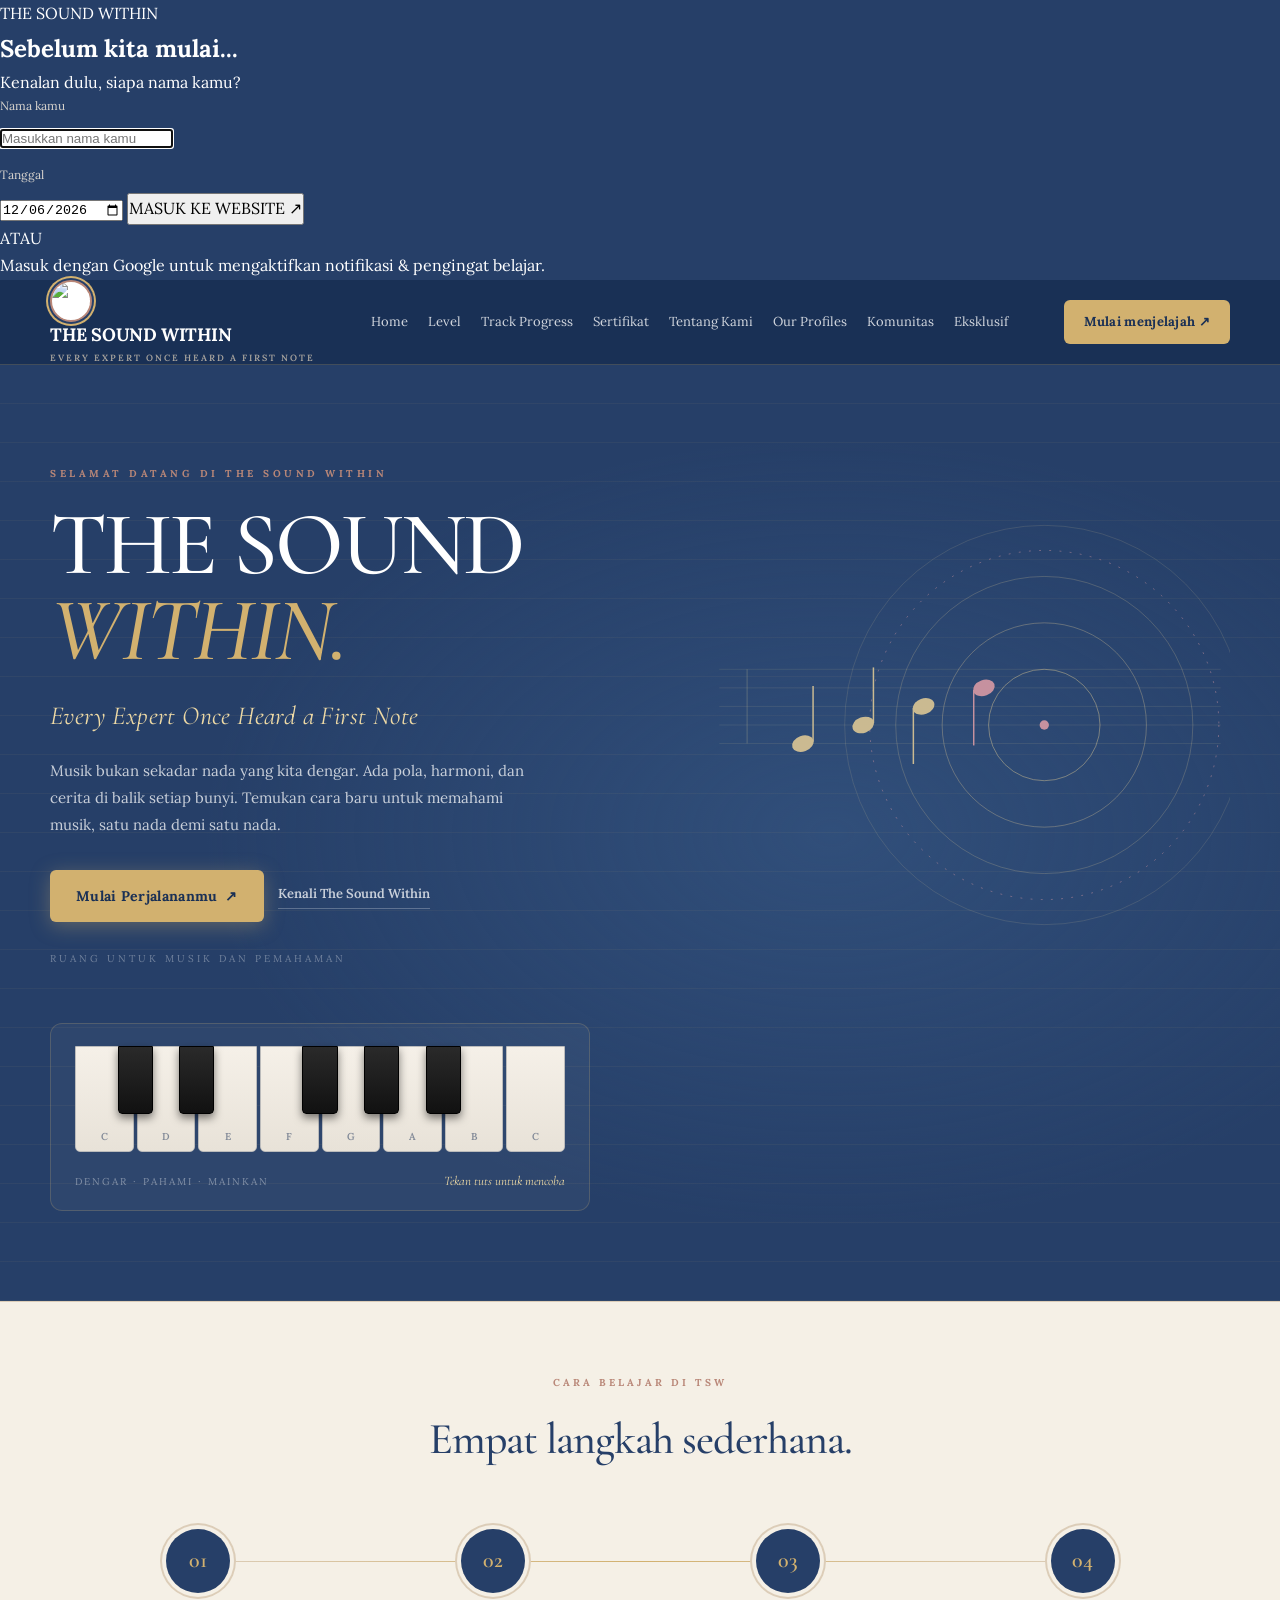
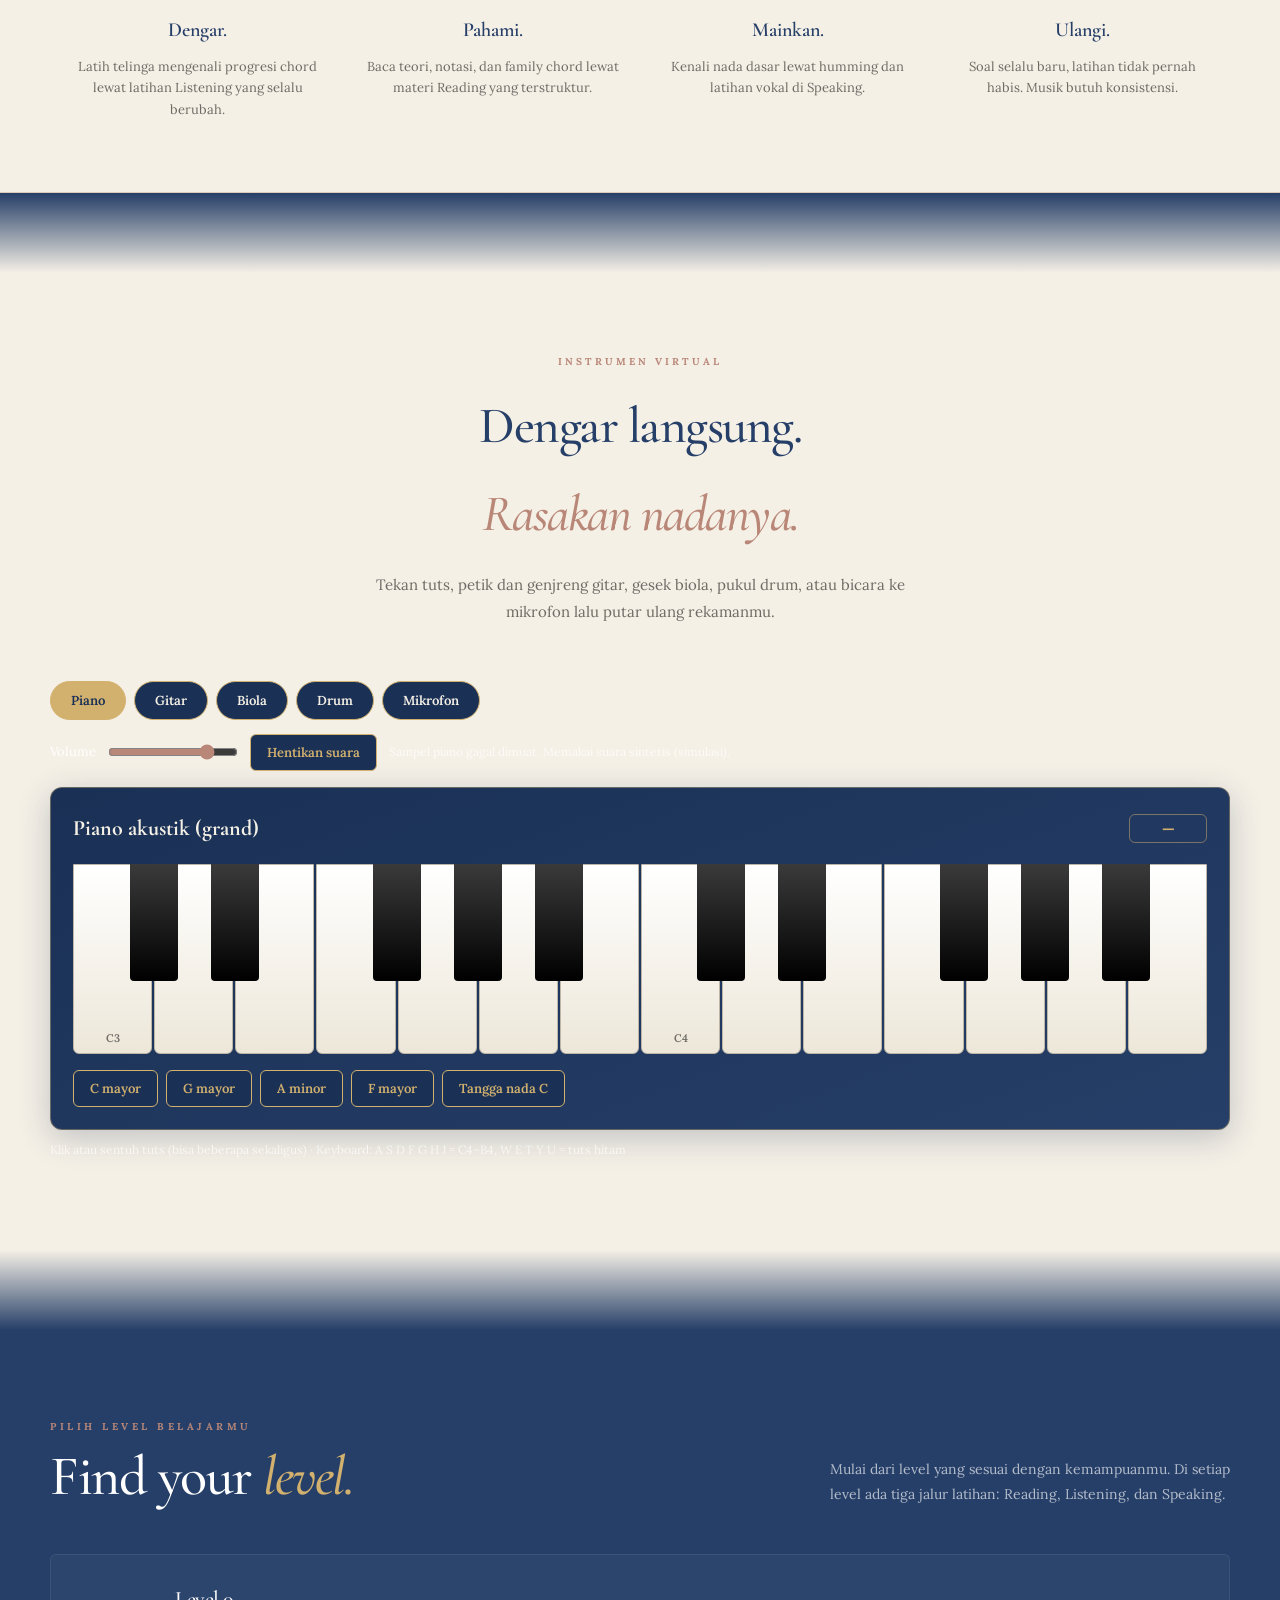
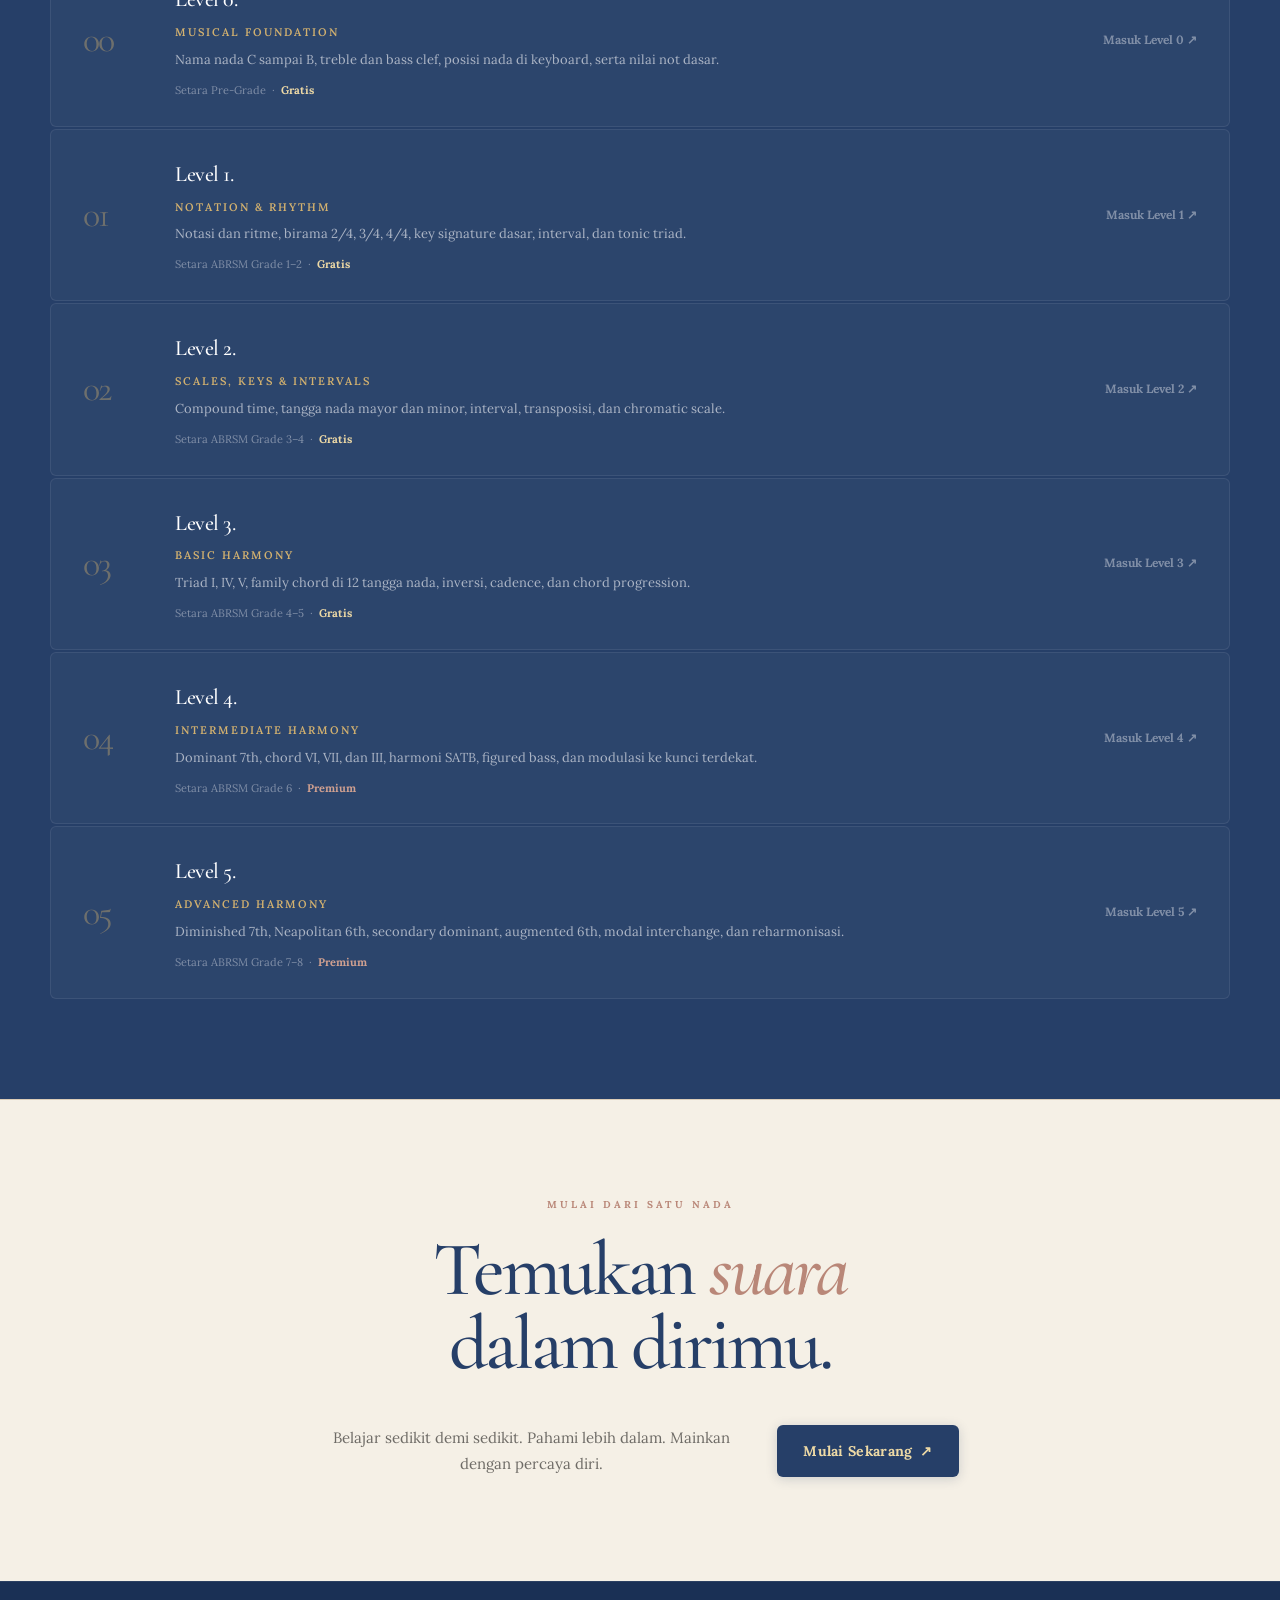
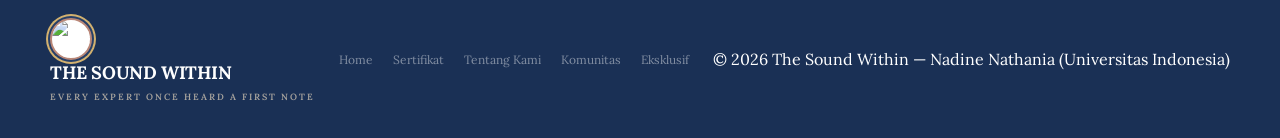
==== commit 01ceb326: "Update index.html" ====
--- a/index.html
+++ b/index.html
@@ -98,11 +98,11 @@
                         <button class="h-key-w" type="button" data-note="A4" data-freq="440.00" aria-label="Nada A"><span>A</span></button>
                         <button class="h-key-w" type="button" data-note="B4" data-freq="493.88" aria-label="Nada B"><span>B</span></button>
                         <button class="h-key-w" type="button" data-note="C5" data-freq="523.25" aria-label="Nada C oktaf atas"><span>C</span></button>
-                        <button class="h-key-b" type="button" style="--i:1" data-note="C#4" data-freq="277.18" aria-label="Nada C kres"></button>
-                        <button class="h-key-b" type="button" style="--i:2" data-note="D#4" data-freq="311.13" aria-label="Nada D kres"></button>
-                        <button class="h-key-b" type="button" style="--i:4" data-note="F#4" data-freq="369.99" aria-label="Nada F kres"></button>
-                        <button class="h-key-b" type="button" style="--i:5" data-note="G#4" data-freq="415.30" aria-label="Nada G kres"></button>
-                        <button class="h-key-b" type="button" style="--i:6" data-note="A#4" data-freq="466.16" aria-label="Nada A kres"></button>
+                        <button class="h-key-b" type="button" style="left:calc((100% - 21px) / 8 * 0.7 + 0px + 1.5px);width:calc((100% - 21px) / 8 * .6)" data-note="C#4" data-freq="277.18" aria-label="Nada C kres"></button>
+                        <button class="h-key-b" type="button" style="left:calc((100% - 21px) / 8 * 1.7 + 3px + 1.5px);width:calc((100% - 21px) / 8 * .6)" data-note="D#4" data-freq="311.13" aria-label="Nada D kres"></button>
+                        <button class="h-key-b" type="button" style="left:calc((100% - 21px) / 8 * 3.7 + 9px + 1.5px);width:calc((100% - 21px) / 8 * .6)" data-note="F#4" data-freq="369.99" aria-label="Nada F kres"></button>
+                        <button class="h-key-b" type="button" style="left:calc((100% - 21px) / 8 * 4.7 + 12px + 1.5px);width:calc((100% - 21px) / 8 * .6)" data-note="G#4" data-freq="415.30" aria-label="Nada G kres"></button>
+                        <button class="h-key-b" type="button" style="left:calc((100% - 21px) / 8 * 5.7 + 15px + 1.5px);width:calc((100% - 21px) / 8 * .6)" data-note="A#4" data-freq="466.16" aria-label="Nada A kres"></button>
                     </div>
                     <div class="h-inst-foot">
                         <span>DENGAR · PAHAMI · MAINKAN</span>
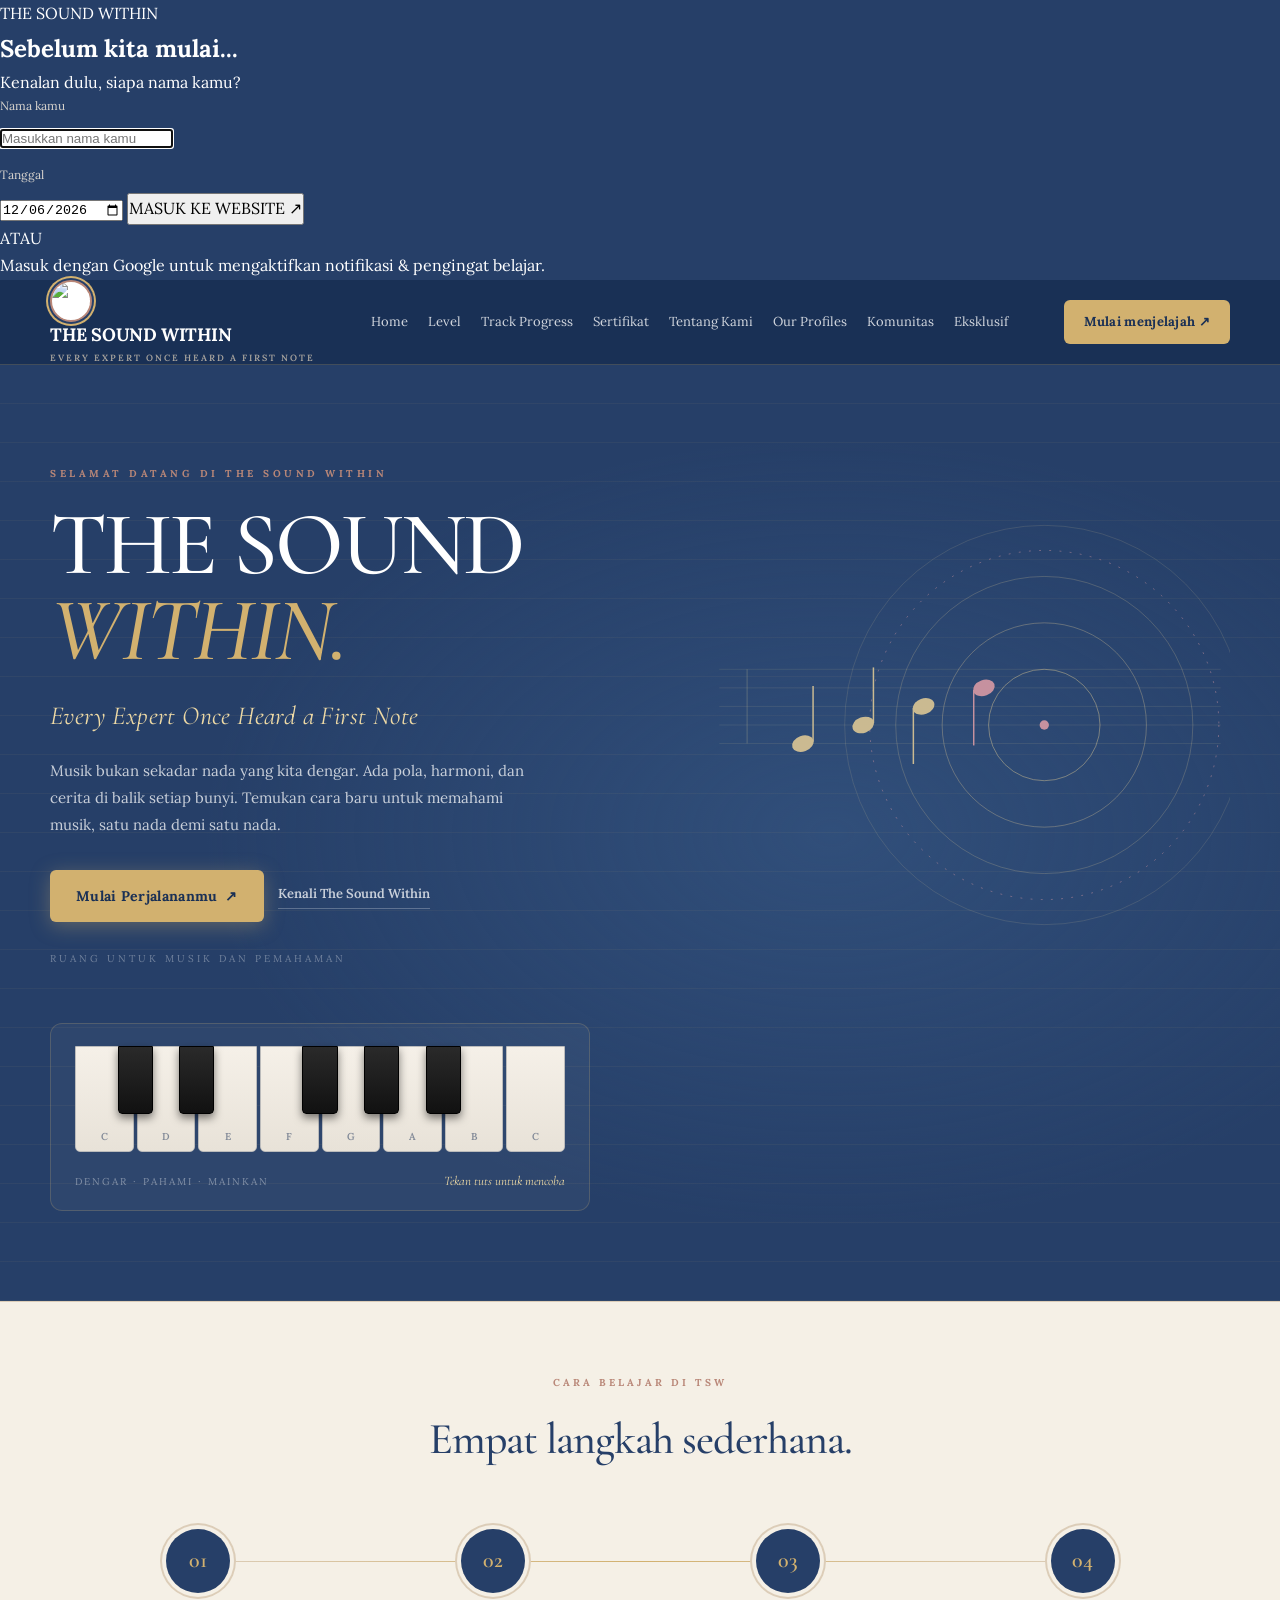
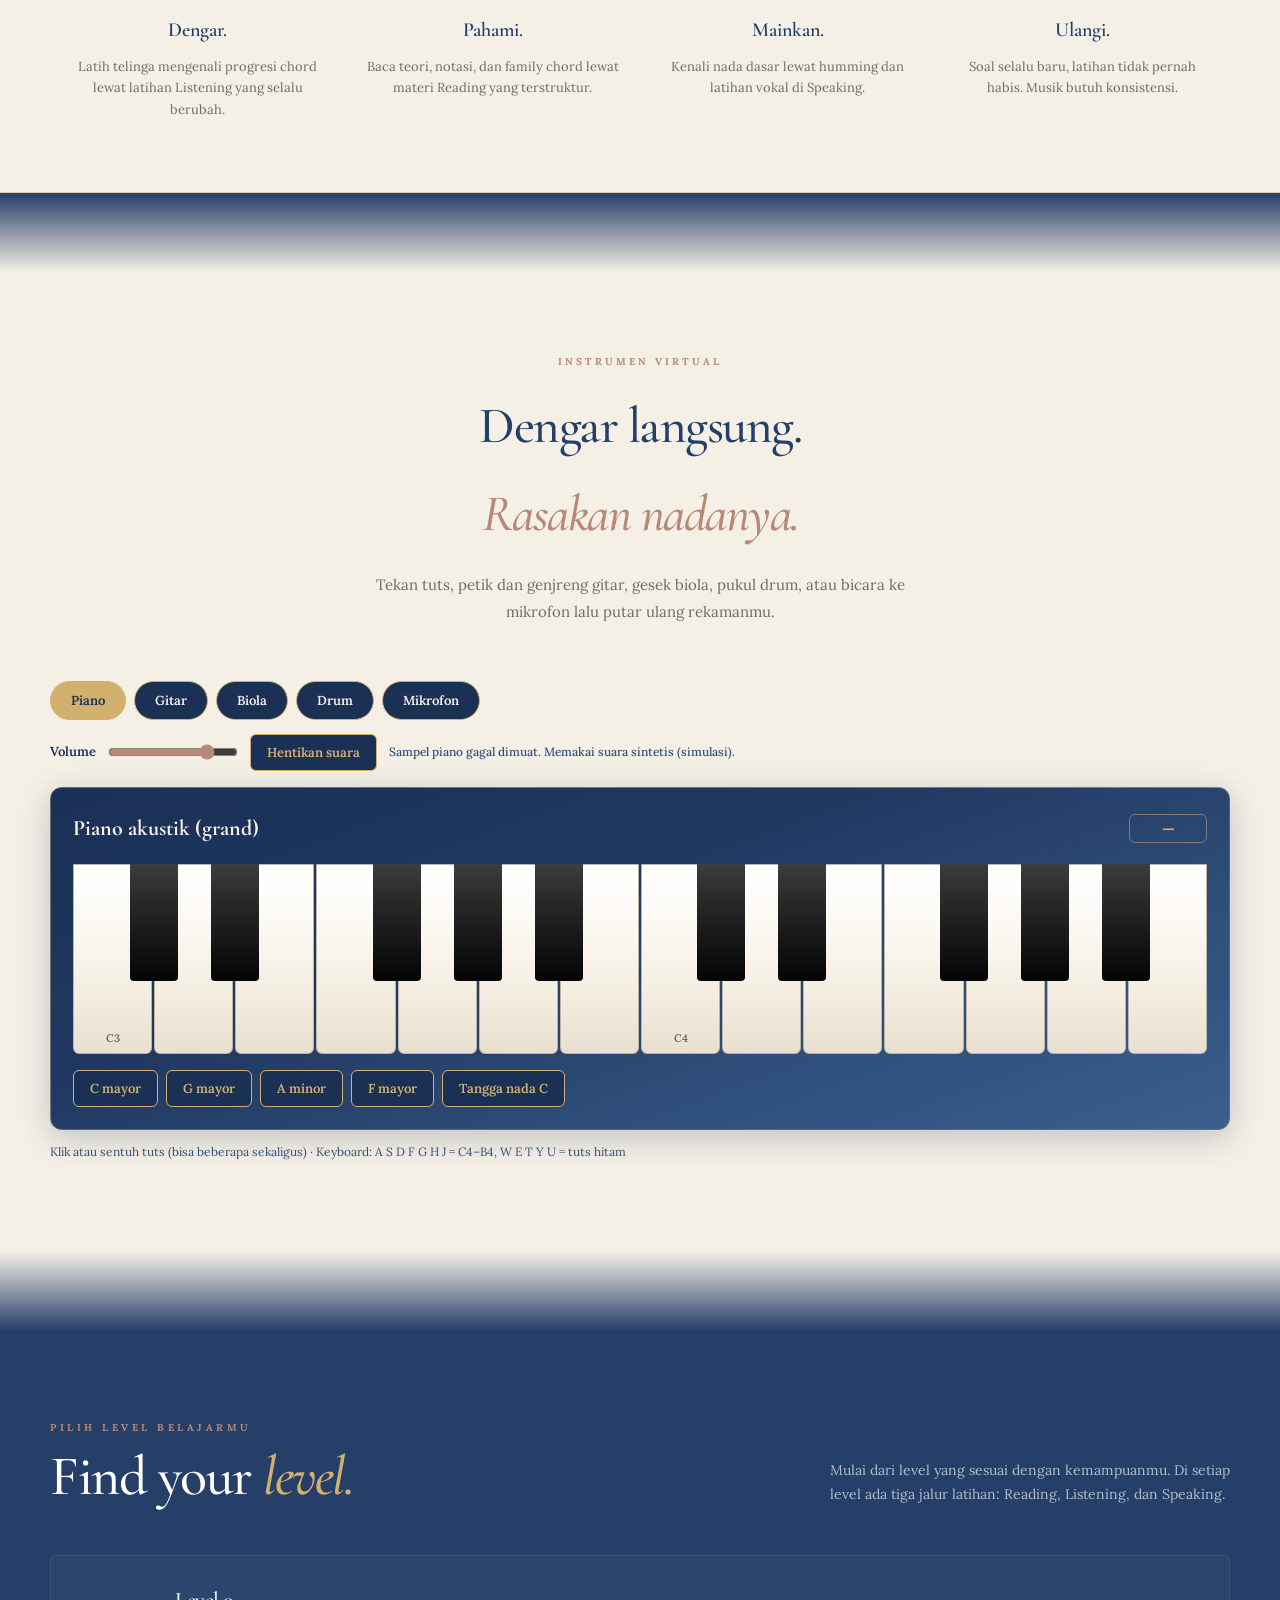
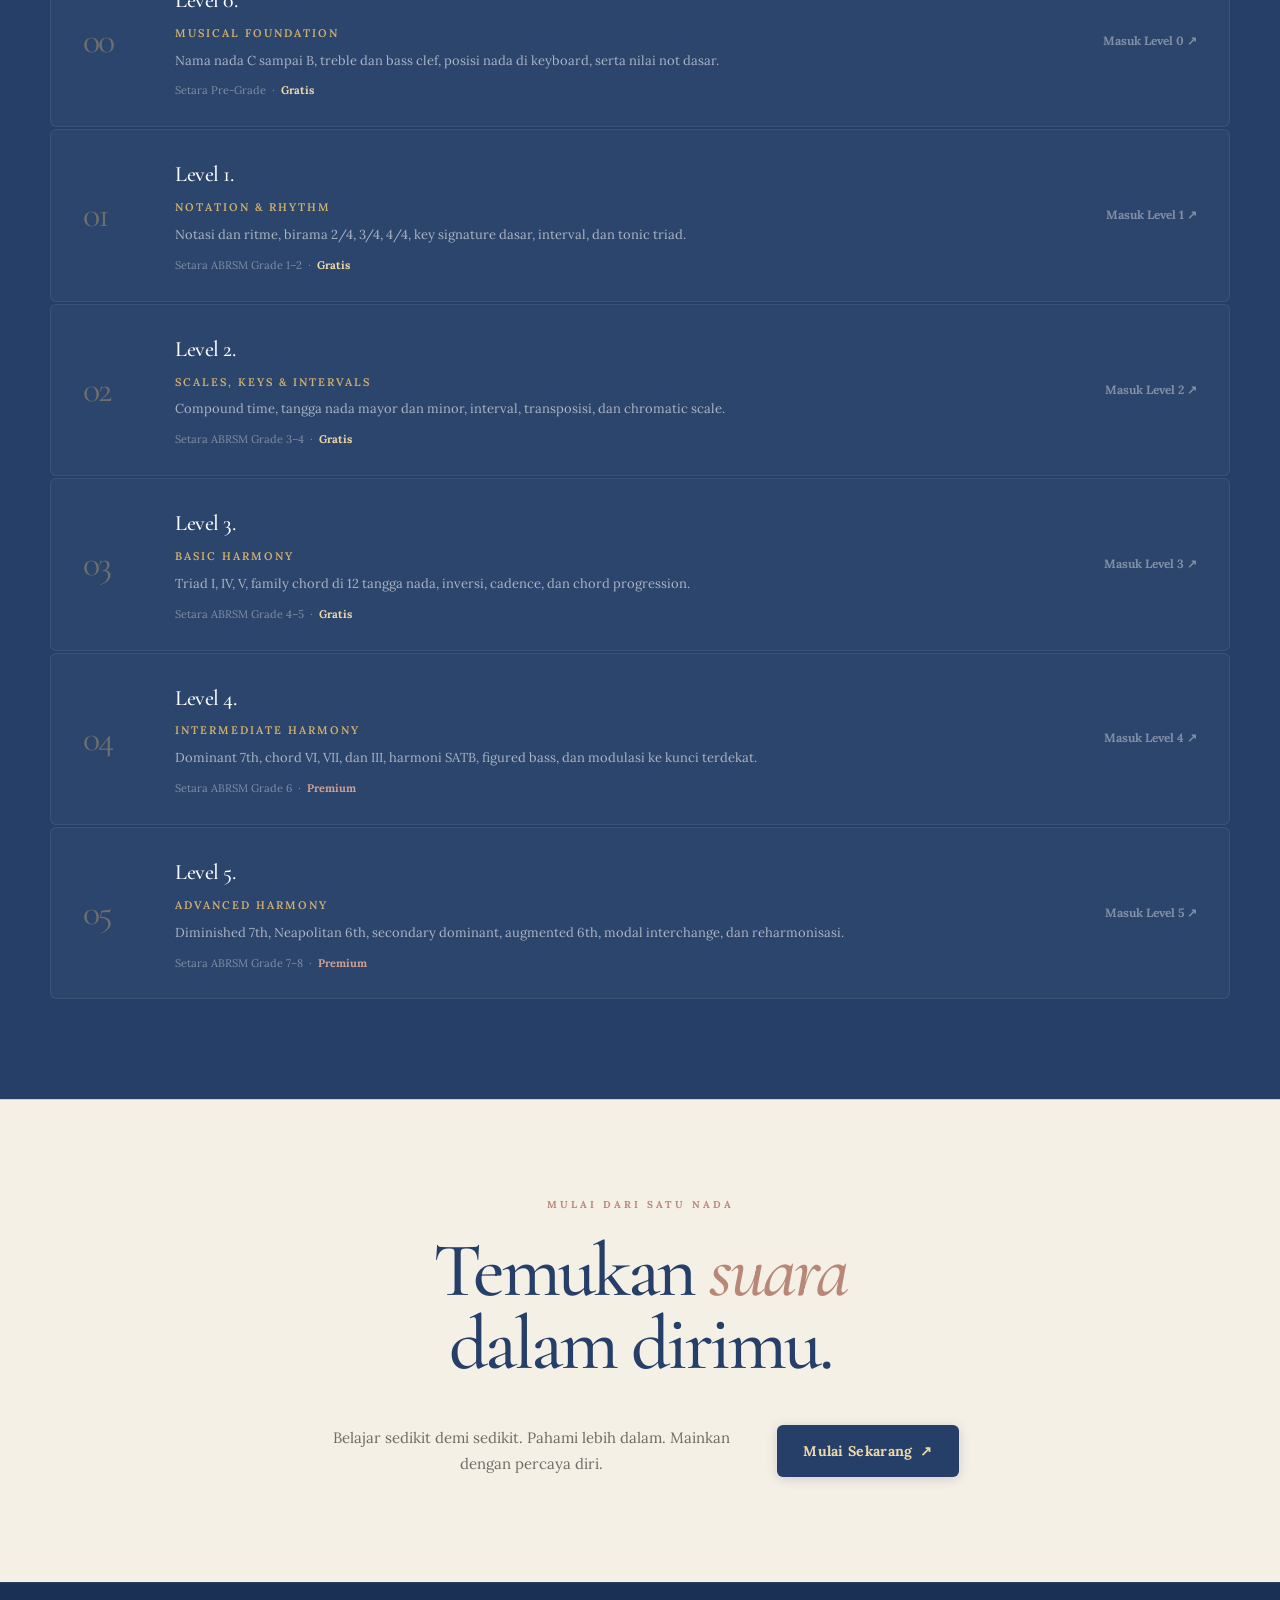
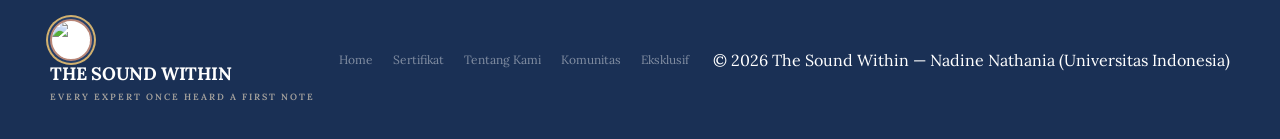
==== commit cfb18bbe: "Update index.html" ====
--- a/index.html
+++ b/index.html
@@ -222,7 +222,22 @@
                 <div class="tsx-panel" id="tsx-mic" role="tabpanel">
                     <div class="tsx-card">
                         <div class="tsx-top"><b>Mikrofon &amp; rekaman suara</b><span class="tsx-read" id="micNote">—</span></div>
-                        <canvas id="micWave" width="720" height="130" aria-label="Visualisasi gelombang suara"></canvas>
+                        <div class="tsx-micstage" id="micStage">
+                            <svg class="tsx-micsvg" viewBox="0 0 200 240" aria-hidden="true" focusable="false">
+                                <defs>
+                                    <linearGradient id="mh" x1="0" y1="0" x2="1" y2="0"><stop offset="0" stop-color="#A8A49E"/><stop offset=".35" stop-color="#F5F0E6"/><stop offset="1" stop-color="#8E8A84"/></linearGradient>
+                                    <pattern id="mp" width="8" height="8" patternUnits="userSpaceOnUse"><circle cx="4" cy="4" r="1.5" fill="#1A3055" opacity=".5"/></pattern>
+                                </defs>
+                                <circle class="mic-ring r1" cx="100" cy="78" r="58"/><circle class="mic-ring r2" cx="100" cy="78" r="58"/><circle class="mic-ring r3" cx="100" cy="78" r="58"/>
+                                <path d="M58 100C58 176 142 176 142 100" fill="none" stroke="#D2B16F" stroke-width="5" stroke-linecap="round"/>
+                                <rect x="94" y="168" width="12" height="46" fill="#B98778"/><rect x="60" y="212" width="80" height="10" rx="5" fill="#D2B16F"/>
+                                <rect x="82" y="116" width="36" height="34" rx="8" fill="#2A3F63" stroke="#D2B16F" stroke-opacity=".5"/>
+                                <rect x="70" y="24" width="60" height="100" rx="30" fill="url(#mh)"/><rect x="70" y="24" width="60" height="100" rx="30" fill="url(#mp)"/>
+                                <rect x="66" y="78" width="68" height="8" rx="4" fill="#D2B16F"/>
+                            </svg>
+                            <canvas id="micWave" width="720" height="130" aria-label="Visualisasi gelombang suara"></canvas>
+                            <span class="tsx-badge rec">● Merekam</span><span class="tsx-badge play">▶ Memutar rekaman</span>
+                        </div>
                         <div class="tsx-meter" aria-hidden="true"><i id="micMeter"></i></div>
                         <div class="tsx-row">
                             <button type="button" class="tsx-btn" id="micOn">Aktifkan mikrofon</button>
--- a/instruments.css
+++ b/instruments.css
@@ -4,20 +4,20 @@
 .tsx-tab{padding:10px 20px;border:1px solid var(--gold);border-radius:999px;background:var(--navy-deep);color:var(--ivory)}
 .tsx-tab:hover{background:var(--navy-light)}
 .tsx-tab.active{background:var(--gold);color:var(--navy-deep)}
-.tsx-bar{display:flex;flex-wrap:wrap;align-items:center;gap:12px;margin-bottom:16px;font-size:13px}
+.tsx-bar{display:flex;flex-wrap:wrap;align-items:center;gap:12px;margin-bottom:16px;font-size:13px;font-weight:600;color:var(--navy-deep)}
 .tsx-bar input[type=range]{accent-color:var(--rosegold);width:130px}
-.tsx-status{flex:1 1 240px;font-size:12px;opacity:.75}
+.tsx-status{flex:1 1 240px;font-size:12px;font-weight:500;color:var(--navy-mid)}
 .tsx-btn{padding:9px 16px;border:1px solid var(--gold);border-radius:var(--r);background:var(--navy-deep);color:var(--gold)}
 .tsx-btn:hover:not(:disabled){background:var(--gold);color:var(--navy-deep)}
 .tsx-btn:disabled{opacity:.4;cursor:not-allowed}
 .tsx-btn.rec{background:var(--rosegold);color:#fff;border-color:var(--rosegold)}
 .tsx-panel{display:none}
 .tsx-panel.active{display:block}
-.tsx-card{padding:22px;border:1px solid rgba(210,177,111,.4);border-radius:var(--r-lg);background:linear-gradient(160deg,var(--navy-deep),var(--navy));color:var(--ivory);box-shadow:var(--shadow-md)}
+.tsx-card{padding:22px;border:1px solid rgba(210,177,111,.4);border-radius:var(--r-lg);background:linear-gradient(160deg,var(--navy-deep) 0%,#203860 38%,var(--navy-mid) 72%,var(--navy-light) 100%);color:var(--ivory);box-shadow:var(--shadow-md)}
 .tsx-top{display:flex;justify-content:space-between;align-items:center;gap:12px;margin-bottom:16px;font-family:var(--serif);font-size:22px}
 .tsx-read{min-width:78px;padding:4px 12px;border:1px solid rgba(210,177,111,.5);border-radius:var(--r);text-align:center;color:var(--gold);font:700 15px var(--body)}
 .tsx-row{display:flex;flex-wrap:wrap;align-items:center;gap:8px;margin-top:16px}
-.tsx-hint{margin-top:10px;font-size:12px;opacity:.7}
+.tsx-hint{margin-top:12px;font-size:12px;line-height:1.6;color:var(--navy-mid)}
 .tsx-seg{display:flex;border:1px solid var(--gold);border-radius:var(--r);overflow:hidden}
 .tsx-seg button{padding:8px 14px;border:0;background:transparent;color:var(--ivory)}
 .tsx-seg button.on{background:var(--gold);color:var(--navy-deep)}
@@ -25,10 +25,10 @@
 
 .tsx-piano{position:relative;display:flex;gap:2px;height:190px;touch-action:none;user-select:none}
 .pk-w,.pk-b{padding:0;cursor:pointer}
-.pk-w{flex:1;display:flex;align-items:flex-end;justify-content:center;padding-bottom:8px;border:1px solid #BDB6A6;border-radius:0 0 6px 6px;background:linear-gradient(#fff,var(--ivory-warm));color:var(--gray-600);font:600 11px var(--body);transition:transform .06s}
-.pk-w.on{background:linear-gradient(var(--gold-pale),var(--gold));transform:translateY(3px)}
-.pk-b{position:absolute;top:0;height:62%;z-index:2;border:0;border-radius:0 0 4px 4px;background:linear-gradient(#3a3a3a,#000);transition:.06s}
-.pk-b.on{height:60%;background:linear-gradient(var(--rosegold),#6A3F36)}
+.pk-w{flex:1;display:flex;align-items:flex-end;justify-content:center;padding-bottom:8px;border:1px solid #BDB6A6;border-radius:0 0 6px 6px;background:linear-gradient(180deg,#fff 0%,#FBF8F2 35%,#F3EDE0 70%,#E8DFCF 100%);color:var(--gray-600);font:600 11px var(--body);transition:transform .06s}
+.pk-w.on{background:linear-gradient(180deg,#F6E8BF 0%,var(--gold-pale) 40%,var(--gold) 100%);transform:translateY(3px)}
+.pk-b{position:absolute;top:0;height:62%;z-index:2;border:0;border-radius:0 0 4px 4px;background:linear-gradient(180deg,#3d3d3d 0%,#2a2a2a 30%,#141414 70%,#050505 100%);transition:.06s}
+.pk-b.on{height:60%;background:linear-gradient(180deg,var(--rosegold-lt) 0%,var(--rosegold) 45%,#6A3F36 100%)}
 
 .tsx-svg{display:block;width:100%;height:auto;touch-action:none;user-select:none}
 .gs{cursor:pointer}
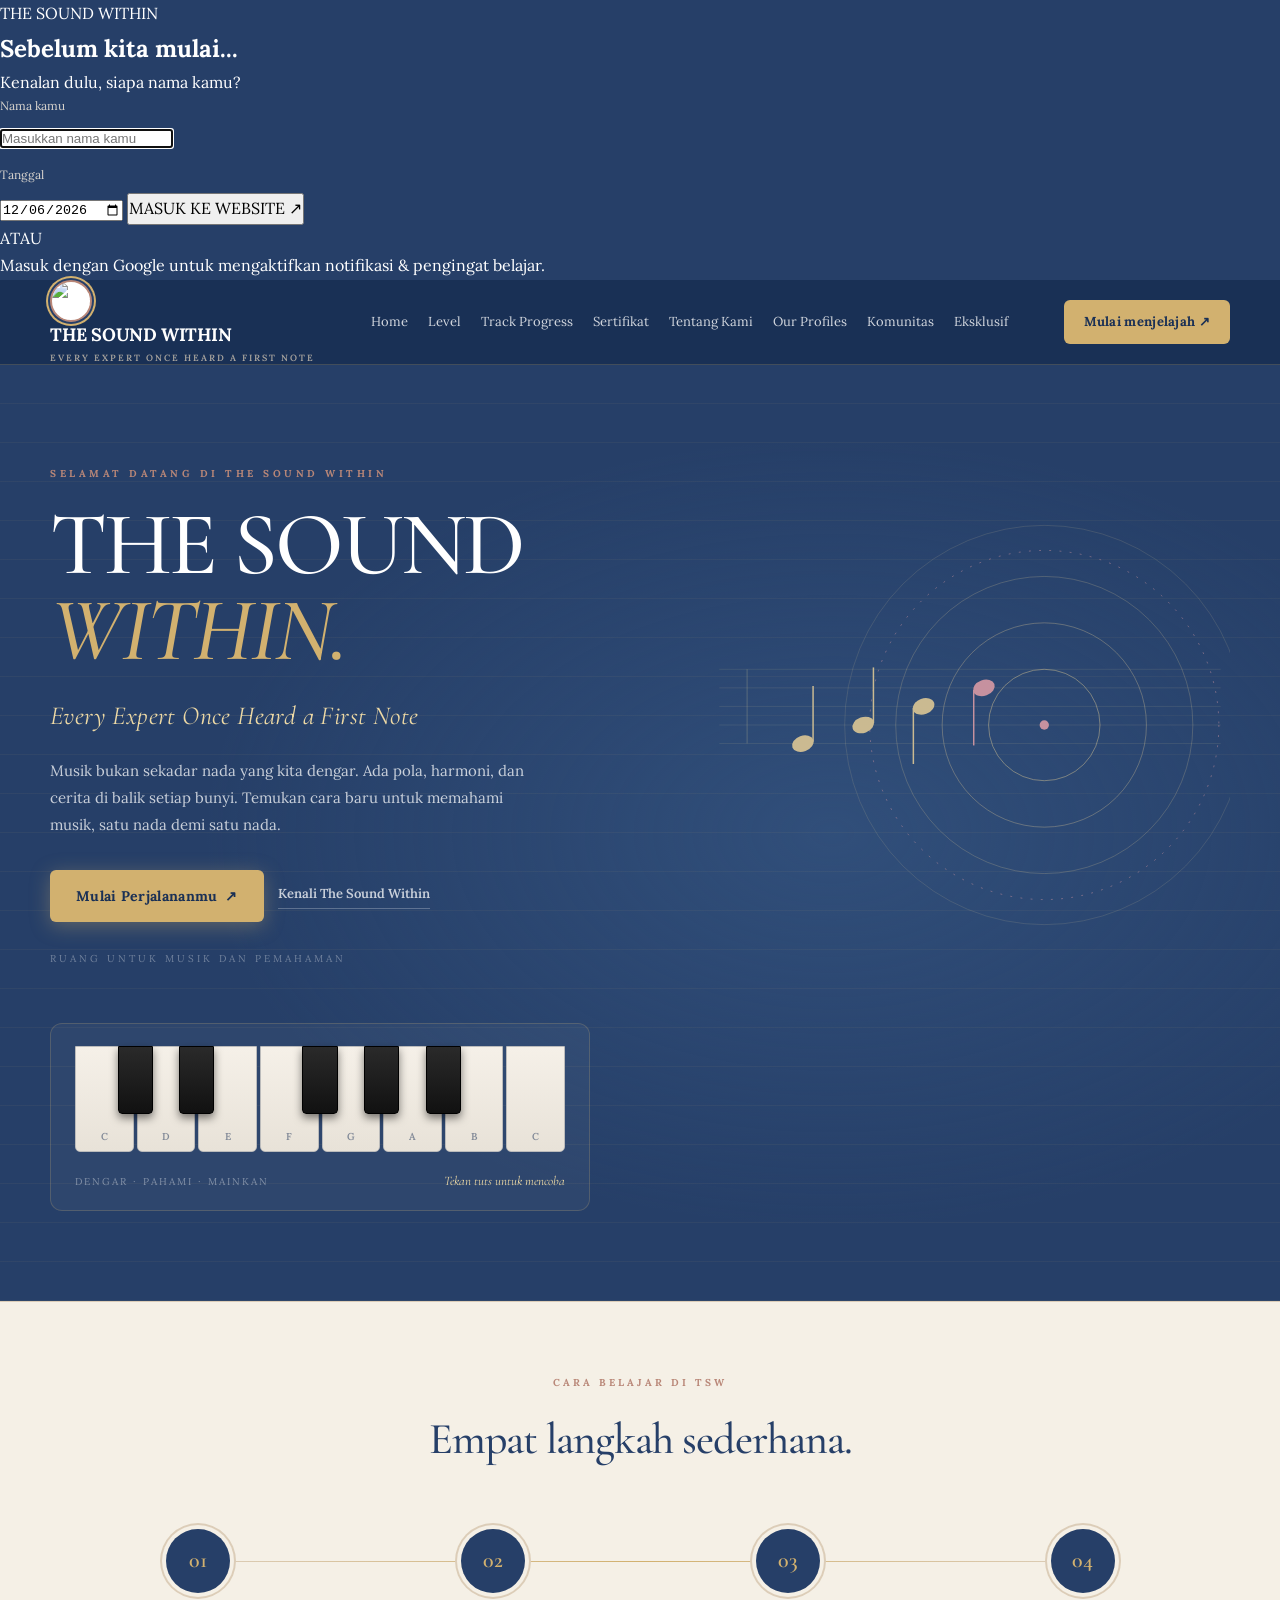
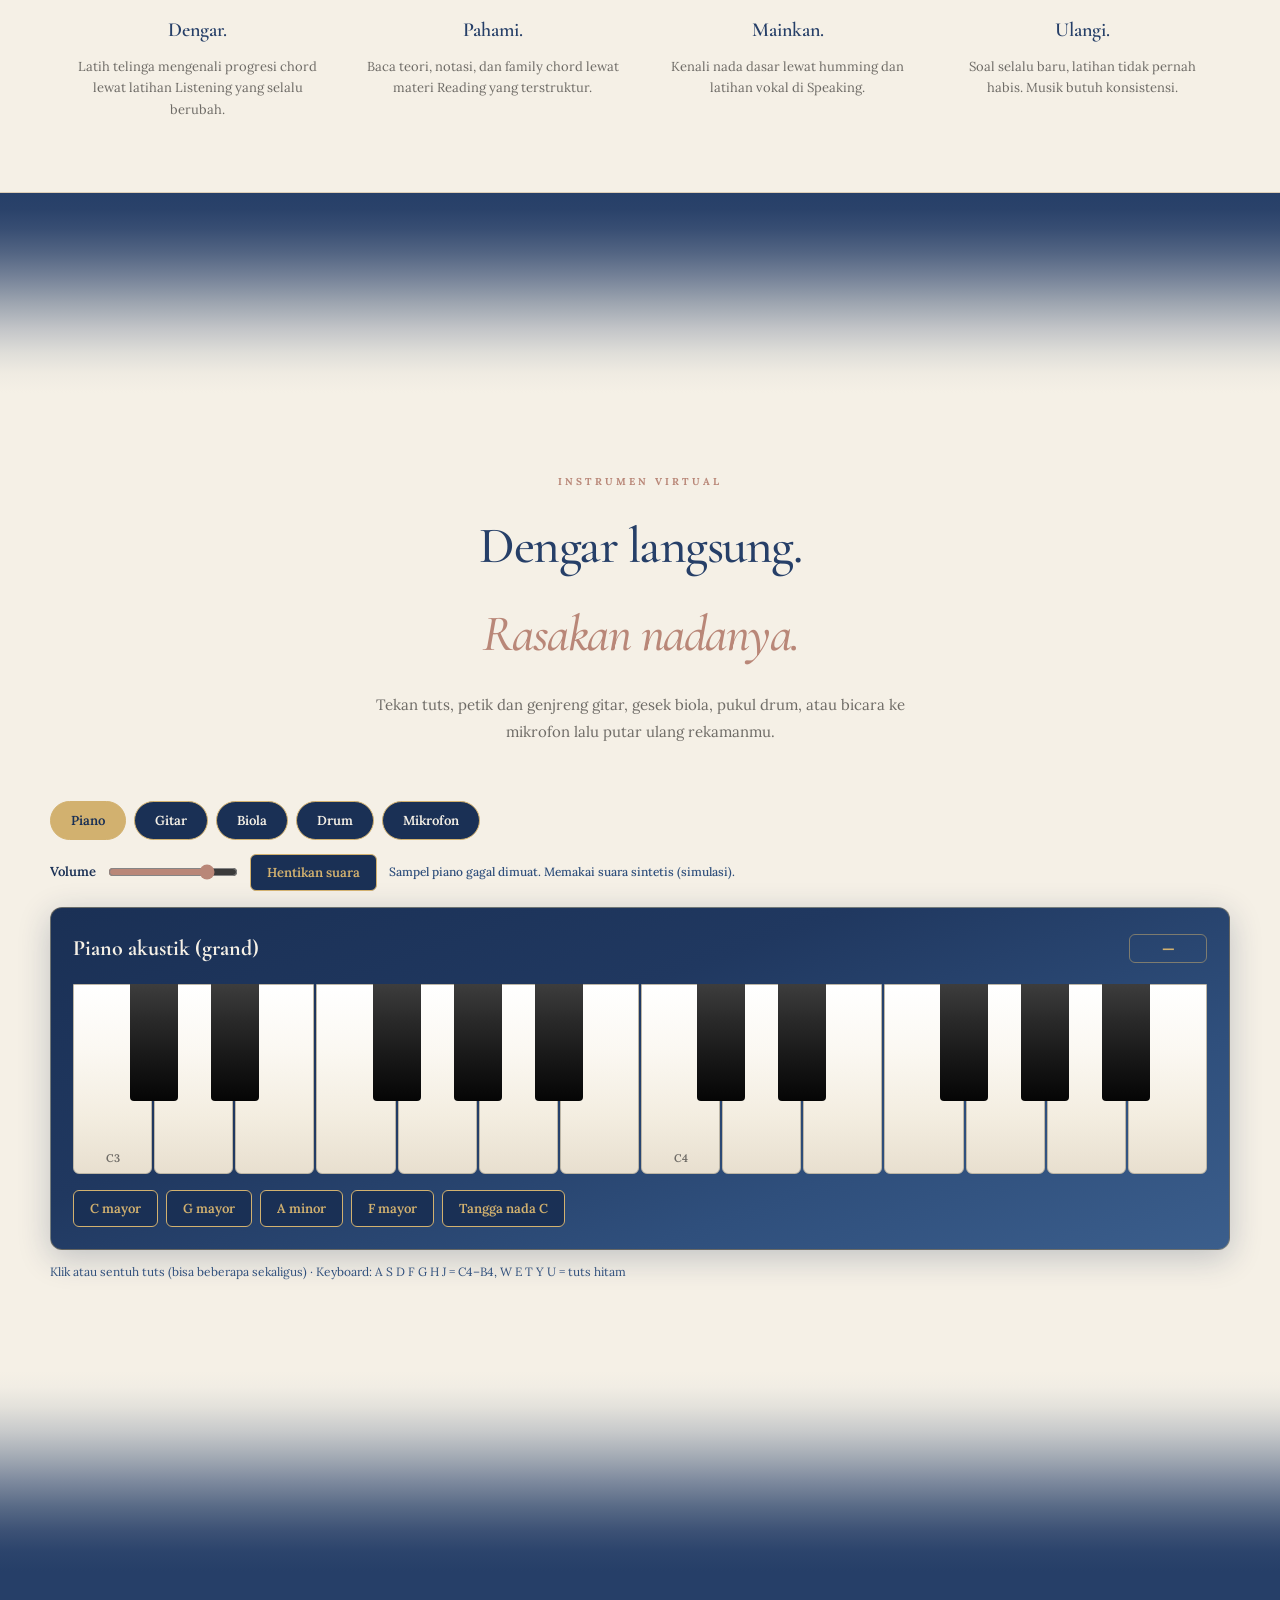
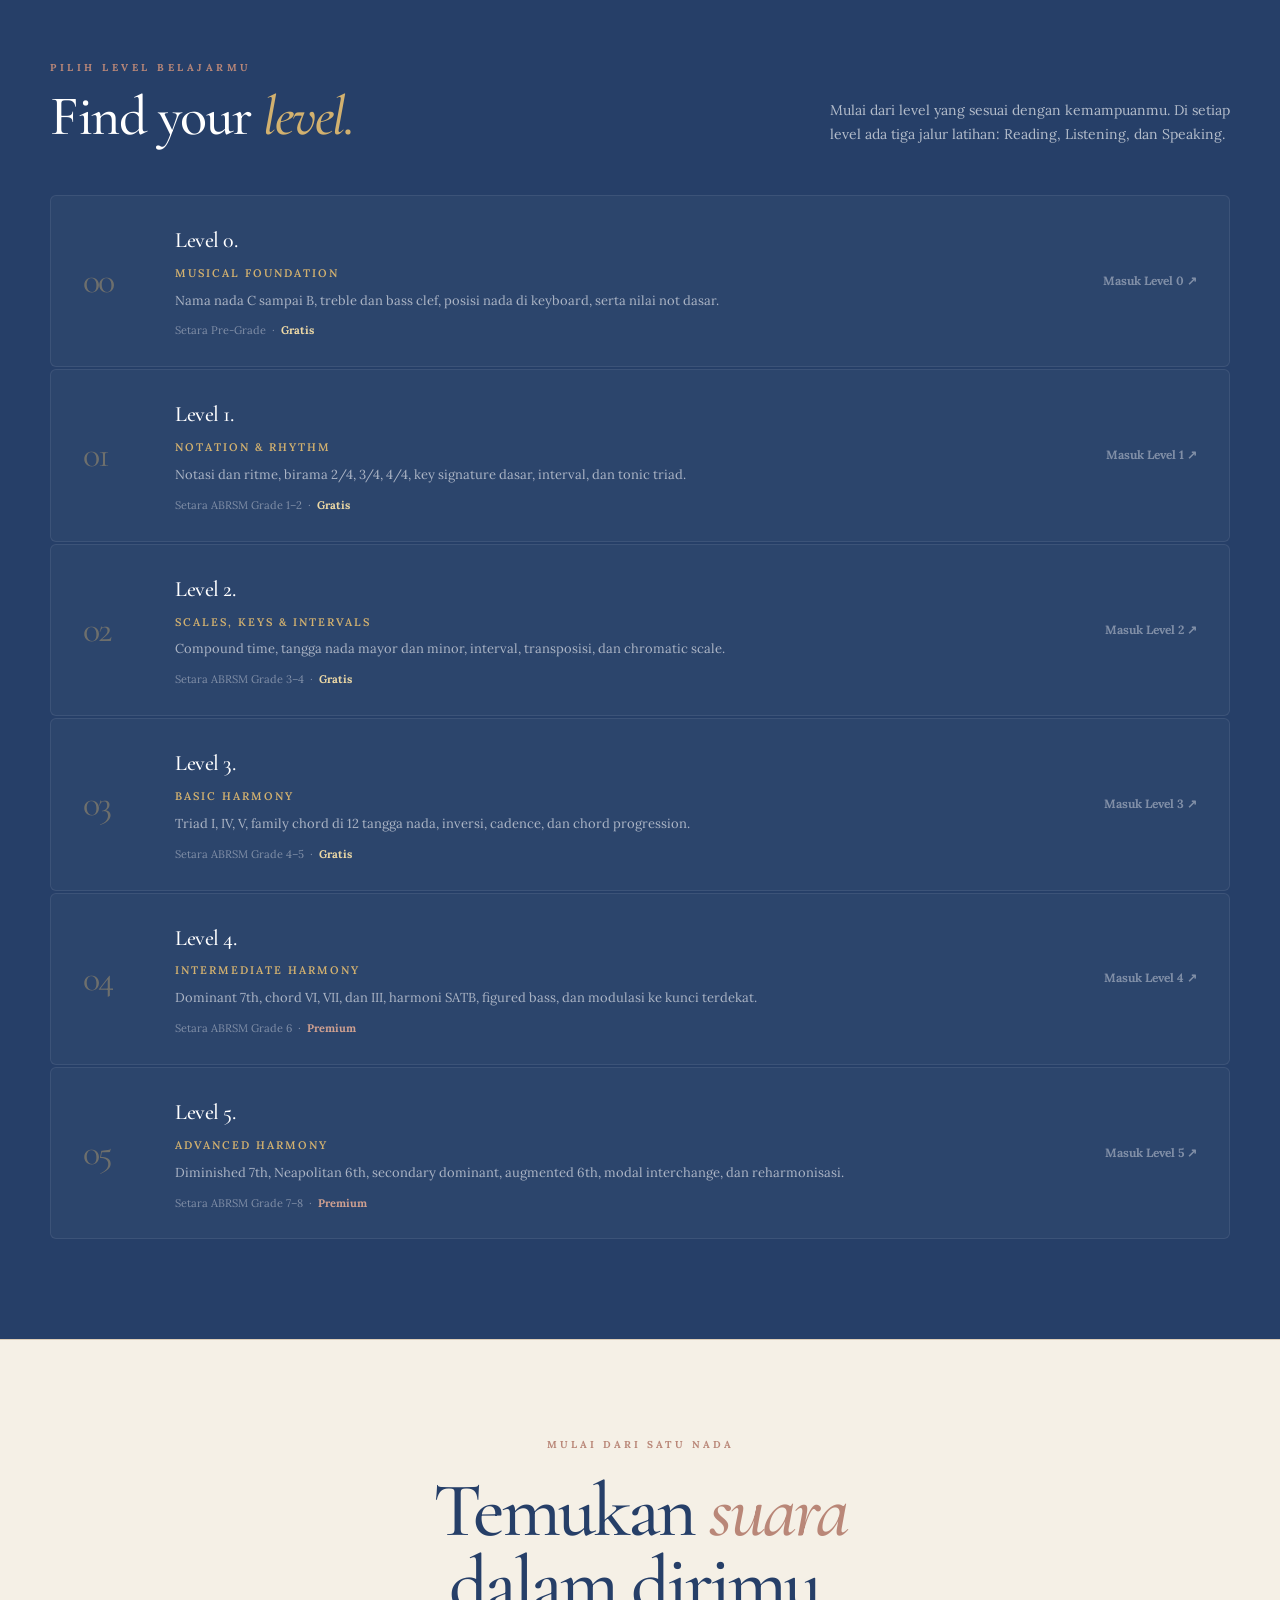
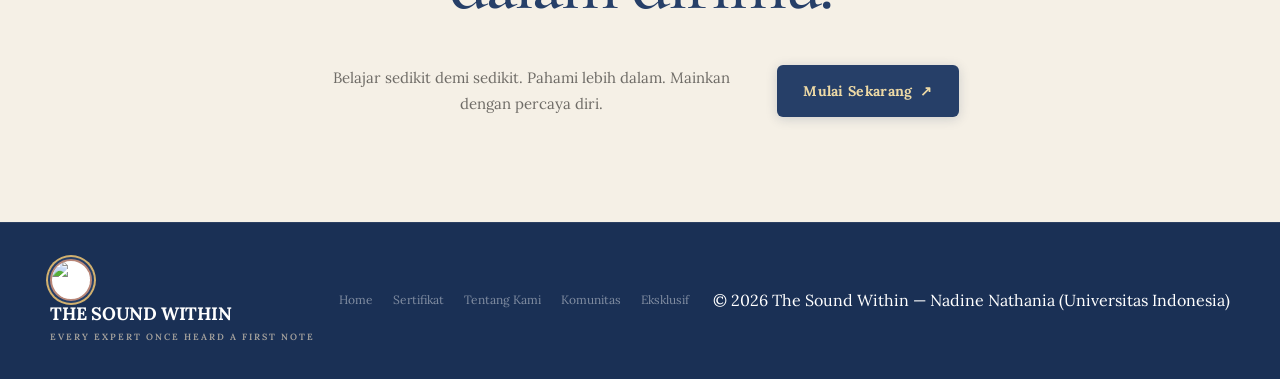
==== commit 2bd80359: "Update index.html" ====
--- a/index.html
+++ b/index.html
@@ -143,7 +143,7 @@
             </div>
         </section>
 
-        <div class="h-fade h-fade-to-light" aria-hidden="true"></div>
+        <div class="h-fade h-fade-to-light" aria-hidden="true" style="height:200px;background:linear-gradient(to bottom,#263F68 0%,#2A426A 8%,#384E73 18%,#536583 30%,#758298 42%,#9DA5B0 55%,#C3C5C8 68%,#DFDED9 80%,#EFEBE2 90%,#F5F0E6 100%)"></div>
 
         <!-- ═══ INSTRUMEN VIRTUAL (BARU) ═══ -->
         <section class="h-instruments tsx" id="instruments" aria-label="Coba instrumen virtual">
@@ -162,11 +162,11 @@
                     <button class="tsx-tab" role="tab" aria-selected="false" data-tab="mic" type="button">Mikrofon</button>
                 </div>
 
-                <div class="tsx-bar">
+                <div class="tsx-bar" style="color:#1A3055">
                     <label for="tsxVol">Volume</label>
                     <input type="range" id="tsxVol" min="0" max="1" step="0.05" value="0.8">
                     <button type="button" class="tsx-btn" id="tsxStop">Hentikan suara</button>
-                    <span class="tsx-status" id="tsxStatus" aria-live="polite"></span>
+                    <span class="tsx-status" id="tsxStatus" aria-live="polite" style="color:#2F4F7C"></span>
                 </div>
 
                 <!-- PIANO -->
@@ -176,7 +176,7 @@
                         <div class="tsx-piano" id="tsxPiano" role="group" aria-label="Keyboard piano dua oktaf, C3 sampai B4"></div>
                         <div class="tsx-row" id="pnChords"></div>
                     </div>
-                    <p class="tsx-hint">Klik atau sentuh tuts (bisa beberapa sekaligus) · Keyboard: A S D F G H J = C4–B4, W E T Y U = tuts hitam</p>
+                    <p class="tsx-hint" style="color:#2F4F7C">Klik atau sentuh tuts (bisa beberapa sekaligus) · Keyboard: A S D F G H J = C4–B4, W E T Y U = tuts hitam</p>
                 </div>
 
                 <!-- GITAR -->
@@ -196,7 +196,7 @@
                             <button type="button" class="tsx-btn" id="gtUp">Genjreng ↑</button>
                         </div>
                     </div>
-                    <p class="tsx-hint">Klik senar di badan gitar untuk memetik, seret melintasi senar untuk menggenjreng, klik kotak fret untuk nada tertentu. Pilih akor untuk melihat posisi jari.</p>
+                    <p class="tsx-hint" style="color:#2F4F7C">Klik senar di badan gitar untuk memetik, seret melintasi senar untuk menggenjreng, klik kotak fret untuk nada tertentu. Pilih akor untuk melihat posisi jari.</p>
                 </div>
 
                 <!-- BIOLA -->
@@ -205,7 +205,7 @@
                         <div class="tsx-top"><b>Biola akustik</b><span class="tsx-read" id="vnNote">—</span></div>
                         <div id="tsxViolin" class="tsx-narrow"></div>
                     </div>
-                    <p class="tsx-hint">Tahan dan geser di papan jari: kiri–kanan memilih senar (G D A E), atas–bawah memilih posisi jari. Lepas untuk berhenti menggesek.</p>
+                    <p class="tsx-hint" style="color:#2F4F7C">Tahan dan geser di papan jari: kiri–kanan memilih senar (G D A E), atas–bawah memilih posisi jari. Lepas untuk berhenti menggesek.</p>
                 </div>
 
                 <!-- DRUM -->
@@ -215,7 +215,7 @@
                         <div id="tsxDrum"></div>
                         <div class="tsx-row"><button type="button" class="tsx-btn" id="drPattern">Putar pola rock dasar</button></div>
                     </div>
-                    <p class="tsx-hint">Pukul bagian drum langsung · Keyboard: Q crash, W hi-hat, E ride, R tom 1, A kick, S snare, D tom 2, F floor tom. Suara drum saat ini simulasi sintetis; taruh rekaman asli di assets/audio/drums/ untuk menggantinya.</p>
+                    <p class="tsx-hint" style="color:#2F4F7C">Pukul bagian drum langsung · Keyboard: Q crash, W hi-hat, E ride, R tom 1, A kick, S snare, D tom 2, F floor tom. Suara drum saat ini simulasi sintetis; taruh rekaman asli di assets/audio/drums/ untuk menggantinya.</p>
                 </div>
 
                 <!-- MIKROFON -->
@@ -223,12 +223,12 @@
                     <div class="tsx-card">
                         <div class="tsx-top"><b>Mikrofon &amp; rekaman suara</b><span class="tsx-read" id="micNote">—</span></div>
                         <div class="tsx-micstage" id="micStage">
-                            <svg class="tsx-micsvg" viewBox="0 0 200 240" aria-hidden="true" focusable="false">
+                            <svg class="tsx-micsvg" width="150" height="180" style="max-width:150px;flex:none" viewBox="0 0 200 240" aria-hidden="true" focusable="false">
                                 <defs>
                                     <linearGradient id="mh" x1="0" y1="0" x2="1" y2="0"><stop offset="0" stop-color="#A8A49E"/><stop offset=".35" stop-color="#F5F0E6"/><stop offset="1" stop-color="#8E8A84"/></linearGradient>
                                     <pattern id="mp" width="8" height="8" patternUnits="userSpaceOnUse"><circle cx="4" cy="4" r="1.5" fill="#1A3055" opacity=".5"/></pattern>
                                 </defs>
-                                <circle class="mic-ring r1" cx="100" cy="78" r="58"/><circle class="mic-ring r2" cx="100" cy="78" r="58"/><circle class="mic-ring r3" cx="100" cy="78" r="58"/>
+                                <circle class="mic-ring r1" fill="none" stroke="#D2B16F" stroke-width="2" opacity="0" cx="100" cy="78" r="58"/><circle class="mic-ring r2" fill="none" stroke="#D2B16F" stroke-width="2" opacity="0" cx="100" cy="78" r="58"/><circle class="mic-ring r3" fill="none" stroke="#D2B16F" stroke-width="2" opacity="0" cx="100" cy="78" r="58"/>
                                 <path d="M58 100C58 176 142 176 142 100" fill="none" stroke="#D2B16F" stroke-width="5" stroke-linecap="round"/>
                                 <rect x="94" y="168" width="12" height="46" fill="#B98778"/><rect x="60" y="212" width="80" height="10" rx="5" fill="#D2B16F"/>
                                 <rect x="82" y="116" width="36" height="34" rx="8" fill="#2A3F63" stroke="#D2B16F" stroke-opacity=".5"/>
@@ -248,12 +248,12 @@
                         </div>
                         <audio id="micPlay" controls hidden></audio>
                     </div>
-                    <p class="tsx-hint">Nada terdeteksi lewat analisis frekuensi (bukan speech-to-text). Suara diproses di browser dan rekaman tidak dikirim ke server mana pun.</p>
-                </div>
-            </div>
-        </section>
-
-        <div class="h-fade h-fade-to-dark" aria-hidden="true"></div>
+                    <p class="tsx-hint" style="color:#2F4F7C">Nada terdeteksi lewat analisis frekuensi (bukan speech-to-text). Suara diproses di browser dan rekaman tidak dikirim ke server mana pun.</p>
+                </div>
+            </div>
+        </section>
+
+        <div class="h-fade h-fade-to-dark" aria-hidden="true" style="height:200px;background:linear-gradient(to bottom,#F5F0E6 0%,#F1EDE4 8%,#E3E1DB 18%,#C8CACB 30%,#A6ADB6 42%,#7E8A9E 55%,#586A86 68%,#3C5175 80%,#2C446C 90%,#263F68 100%)"></div>
 
         <!-- ═══ PILIH LEVEL ═══ -->
         <section class="h-paths" id="menu">
--- a/instruments.css
+++ b/instruments.css
@@ -39,7 +39,7 @@
 .dr:hover{filter:brightness(1.12)}
 .dr:focus-visible,.tsx-tab:focus-visible,.pk-w:focus-visible{outline:2px solid var(--gold);outline-offset:2px}
 
-#micWave{display:block;width:100%;height:auto;border:1px solid rgba(210,177,111,.3);border-radius:var(--r);background:var(--navy-deep)}
+#micWave{display:block;flex:1;min-width:0;width:100%;height:auto;border:1px solid rgba(210,177,111,.3);border-radius:var(--r);background:var(--navy-deep)}
 .tsx-meter{position:relative;height:6px;margin-top:10px;border-radius:3px;background:rgba(255,255,255,.12)}
 .tsx-meter::after{content:"";position:absolute;left:50%;top:-3px;width:1px;height:12px;background:var(--gold)}
 .tsx-meter i{position:absolute;top:-3px;left:50%;width:12px;height:12px;margin-left:-6px;border-radius:50%;background:var(--rosegold);transition:left .08s}
@@ -48,3 +48,26 @@
 #micPlay{display:block;width:100%;margin-top:14px}
 @media (max-width:600px){.tsx-piano{height:150px}.tsx-top{font-size:18px}}
 @media (prefers-reduced-motion:reduce){.pk-w,.pk-b,.tsx-meter i{transition:none}}
+
+/* teks di luar kartu: selector diperkuat agar tidak tertimpa warna putih bawaan */
+.tsx .tsx-bar,.tsx .tsx-bar label{color:var(--navy-deep)}
+.tsx .tsx-status,.tsx .tsx-hint{color:var(--navy-mid)}
+
+/* ilustrasi mikrofon + animasi */
+.tsx-micstage{position:relative;display:flex;align-items:center;gap:18px;--lv:0}
+.tsx-micsvg{flex:none;width:150px;height:auto;overflow:visible;filter:drop-shadow(0 0 calc(var(--lv) * 14px) rgba(210,177,111,.75))}
+.mic-ring{fill:none;stroke:var(--gold);stroke-width:2;opacity:0;transform-box:fill-box;transform-origin:center}
+.tsx-micstage.live .mic-ring.r1{opacity:.55;transform:scale(calc(1 + var(--lv) * .55))}
+.tsx-micstage.rec .mic-ring,.tsx-micstage.play .mic-ring{animation:micPulse 1.8s ease-out infinite}
+.tsx-micstage.rec .mic-ring{stroke:var(--rosegold)}
+.mic-ring.r2{animation-delay:.6s!important}.mic-ring.r3{animation-delay:1.2s!important}
+.tsx-micstage.rec .mic-ring.r2,.tsx-micstage.rec .mic-ring.r3,.tsx-micstage.play .mic-ring.r2,.tsx-micstage.play .mic-ring.r3{opacity:0}
+@keyframes micPulse{0%{opacity:.75;transform:scale(1)}100%{opacity:0;transform:scale(1.9)}}
+.tsx-badge{display:none;position:absolute;top:0;right:0;padding:3px 10px;border-radius:999px;font:700 11px var(--body);background:rgba(0,0,0,.35)}
+.tsx-badge.rec{color:#fff;background:var(--rosegold)}
+.tsx-badge.play{color:var(--gold);border:1px solid var(--gold)}
+.tsx-micstage.rec .tsx-badge.rec{display:block;animation:micBlink 1s steps(2) infinite}
+.tsx-micstage.play .tsx-badge.play{display:block}
+@keyframes micBlink{50%{opacity:.55}}
+@media (max-width:600px){.tsx-micstage{flex-direction:column}.tsx-micsvg{width:120px}}
+@media (prefers-reduced-motion:reduce){.tsx-micstage.rec .mic-ring,.tsx-micstage.play .mic-ring,.tsx-badge{animation:none!important}.tsx-micstage.rec .mic-ring.r1,.tsx-micstage.play .mic-ring.r1{opacity:.6}}
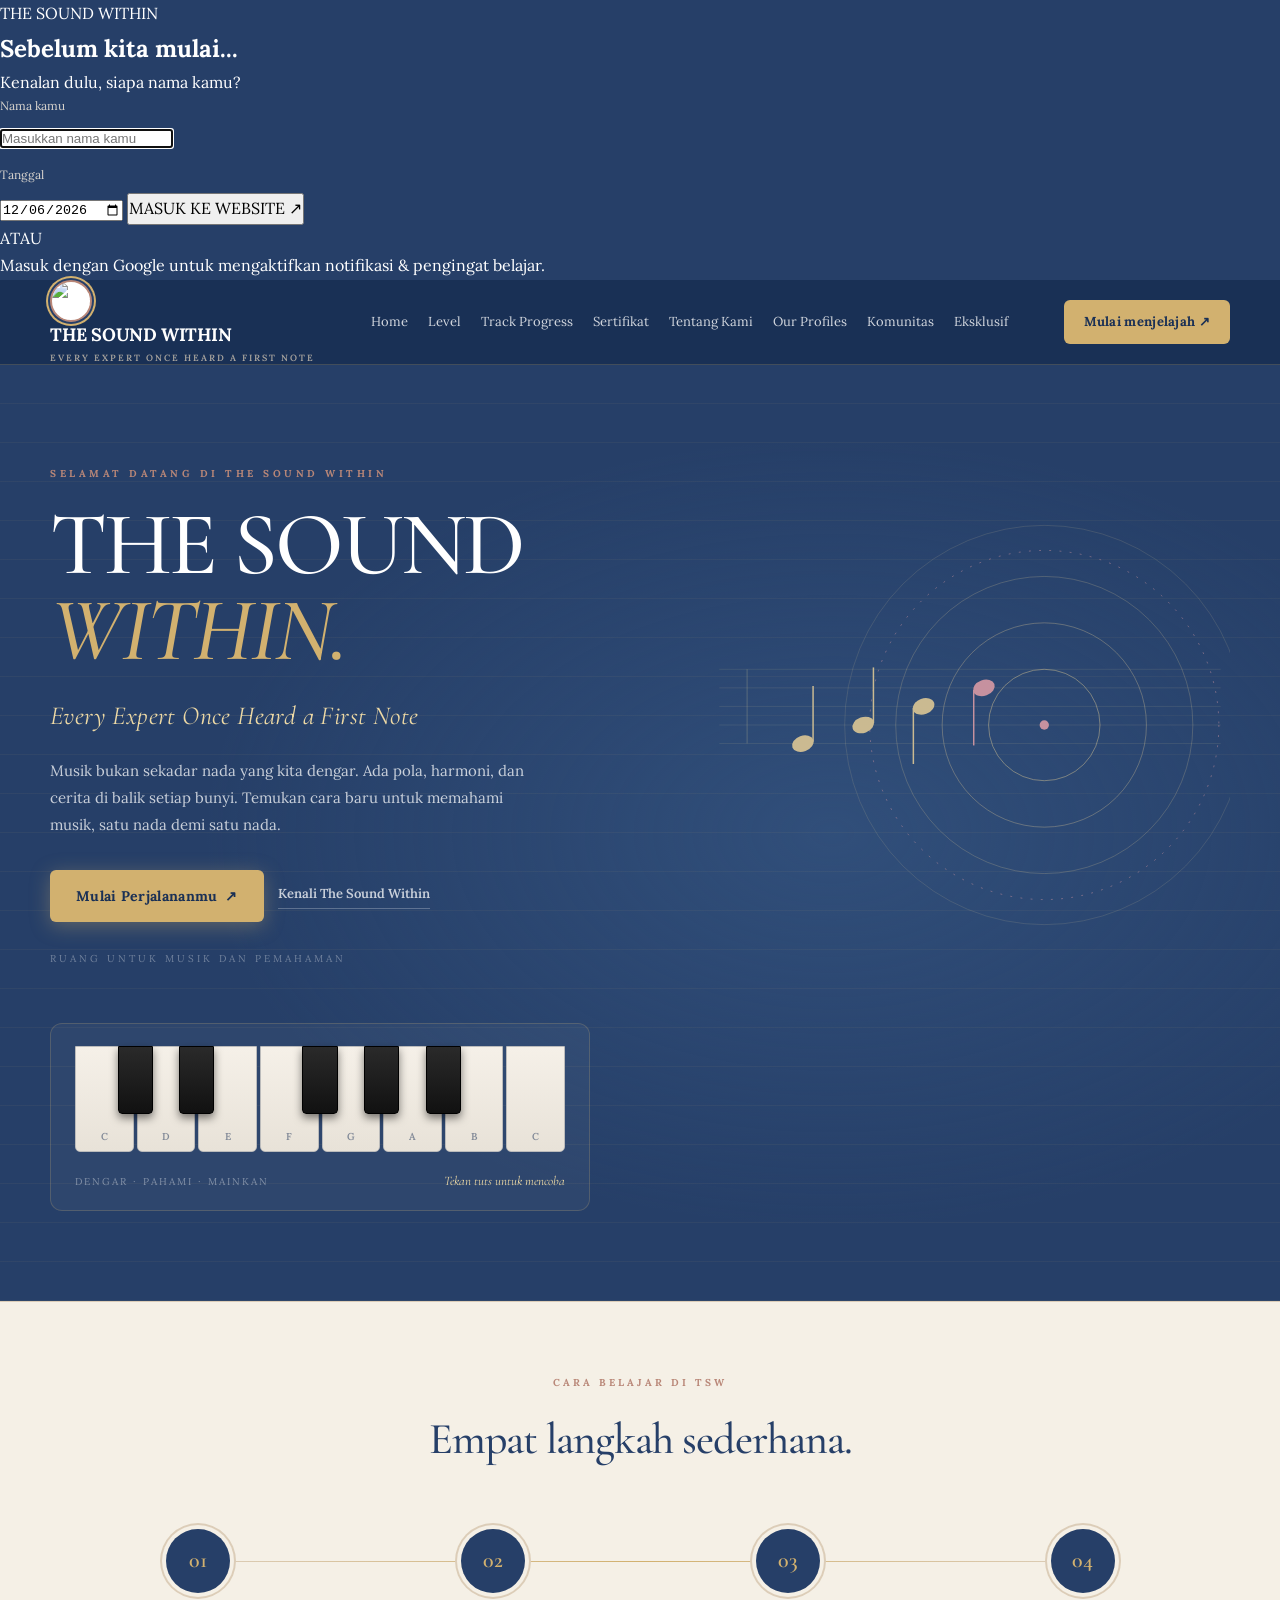
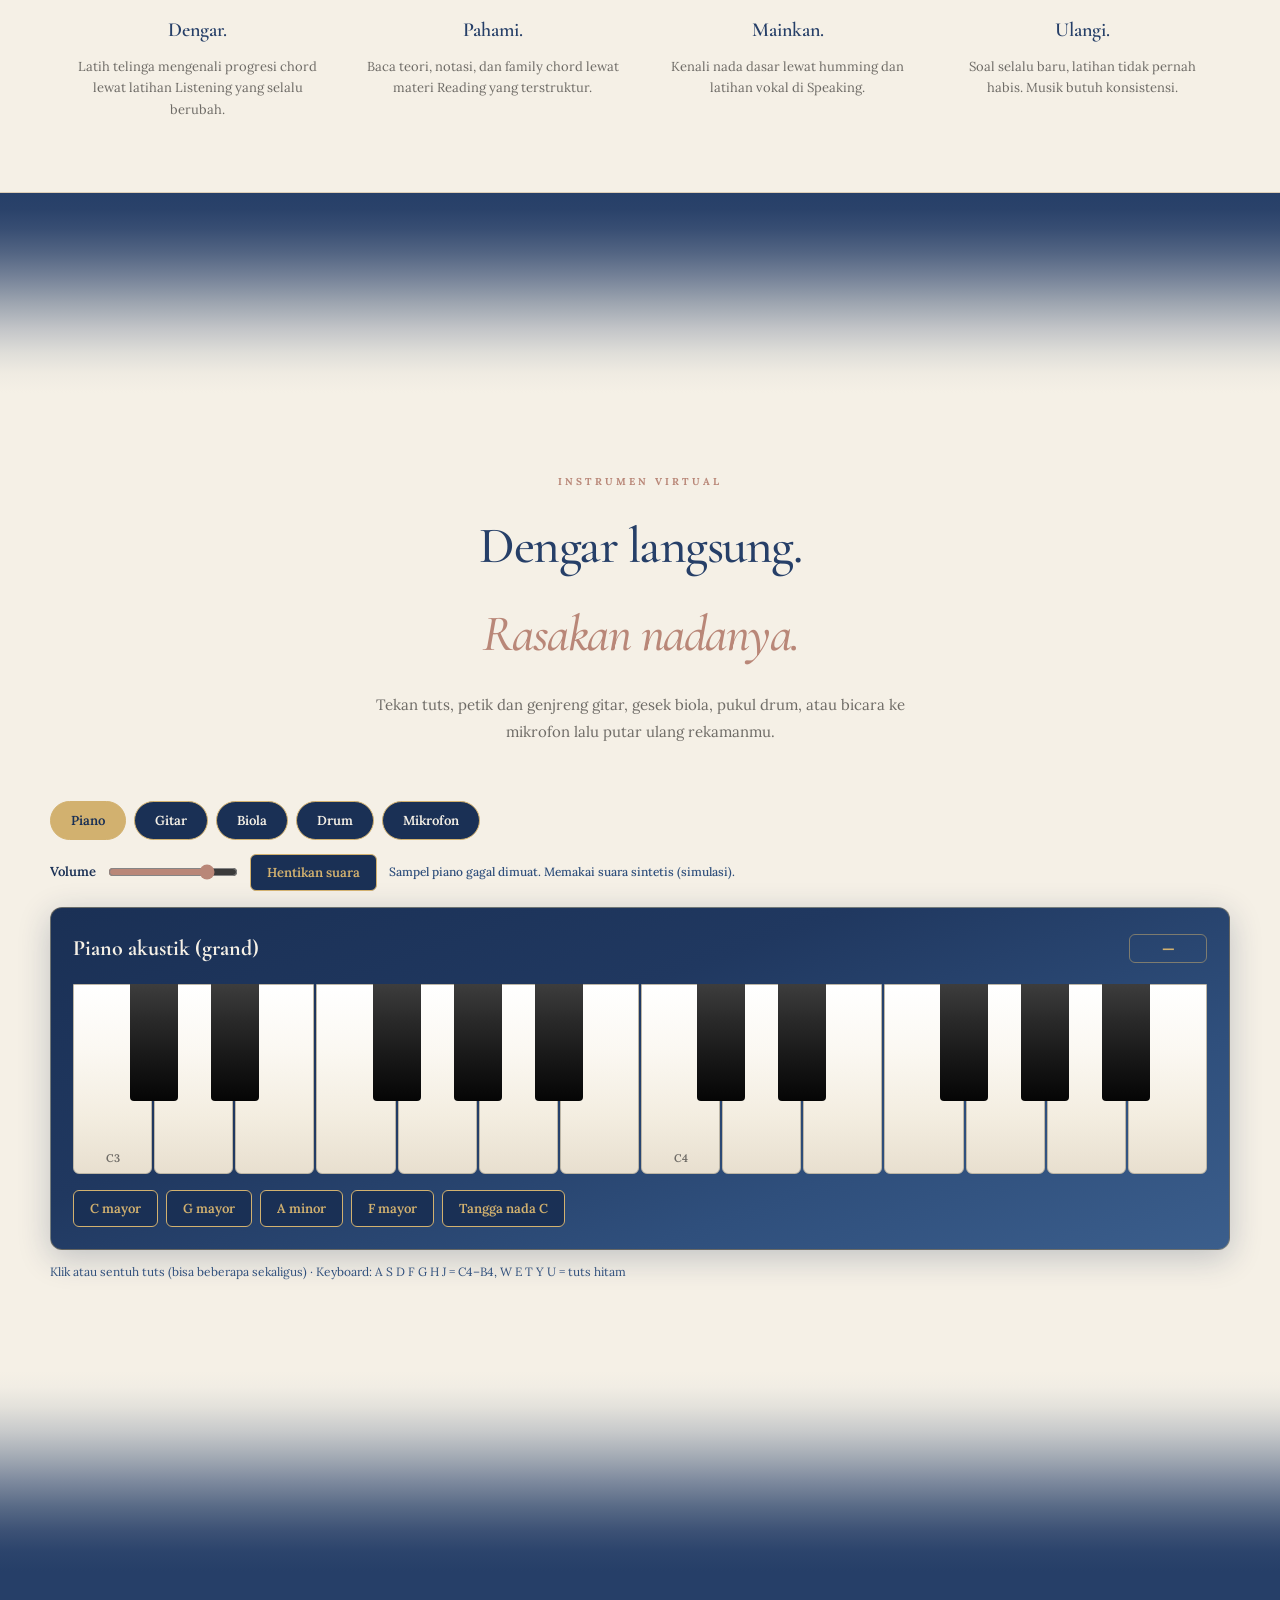
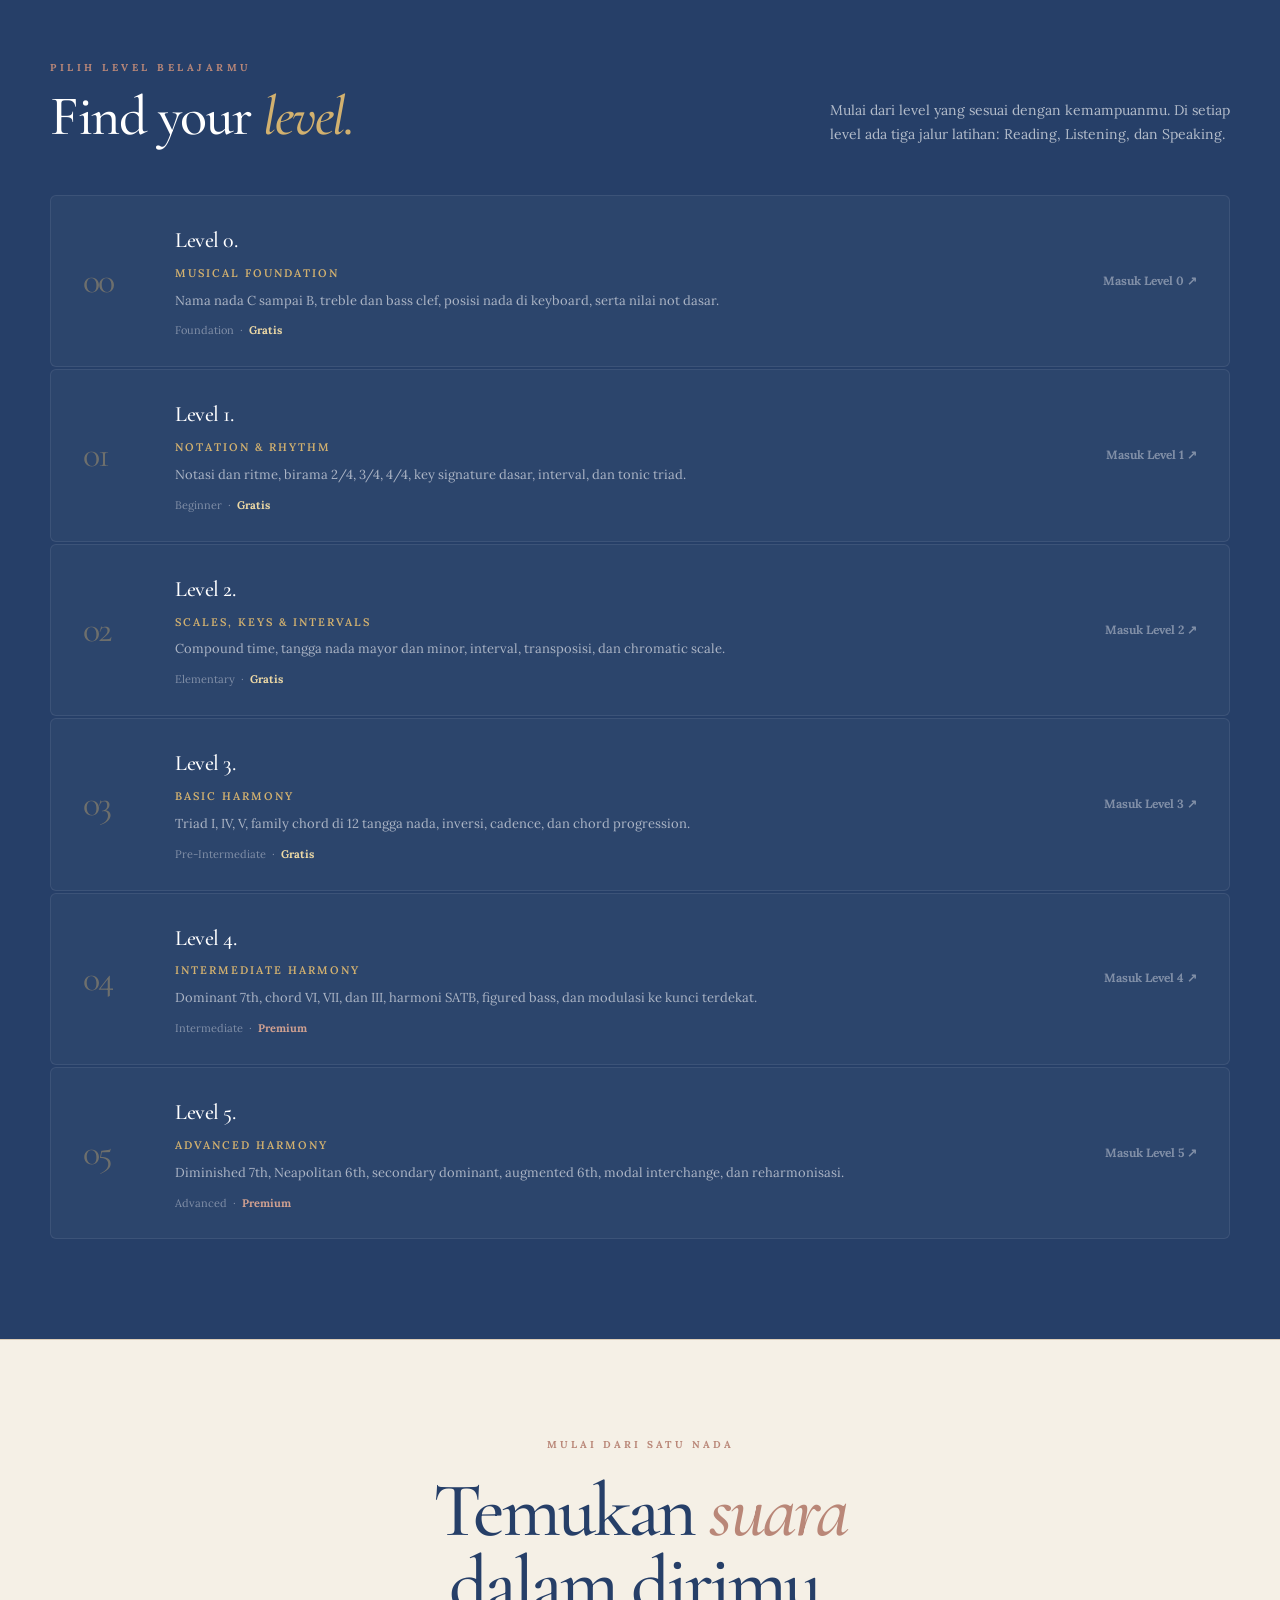
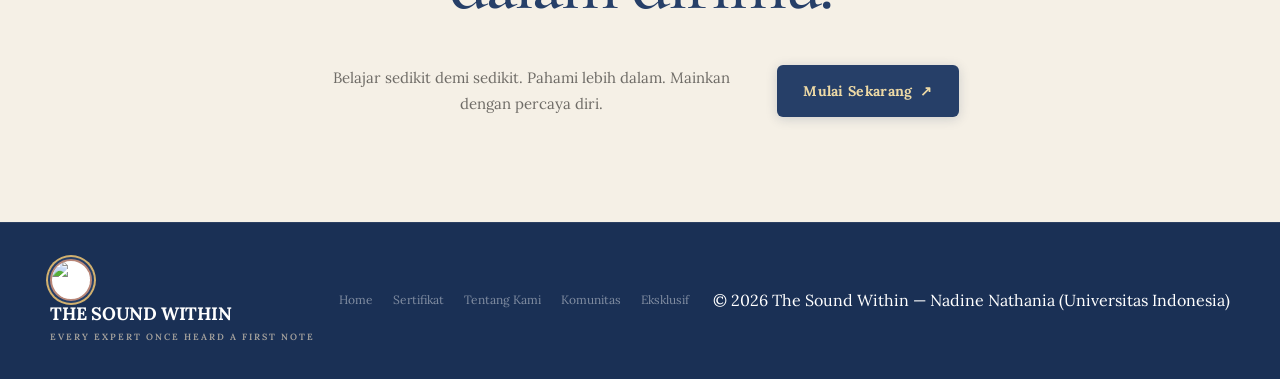
==== commit 6c2111ad: "Update print statement from 'Hello' to 'Goodbye'" ====
--- a/index.html
+++ b/index.html
@@ -273,7 +273,7 @@
                             <h3>Level 0.</h3>
                             <span class="h-level-name">Musical Foundation</span>
                             <p>Nama nada C sampai B, treble dan bass clef, posisi nada di keyboard, serta nilai not dasar.</p>
-                            <span class="h-level-meta">Setara Pre-Grade &nbsp;·&nbsp; <b>Gratis</b></span>
+                            <span class="h-level-meta">Foundation &nbsp;·&nbsp; <b>Gratis</b></span>
                         </span>
                         <span class="h-path-go">Masuk Level 0 ↗</span>
                     </a>
@@ -283,7 +283,7 @@
                             <h3>Level 1.</h3>
                             <span class="h-level-name">Notation &amp; Rhythm</span>
                             <p>Notasi dan ritme, birama 2/4, 3/4, 4/4, key signature dasar, interval, dan tonic triad.</p>
-                            <span class="h-level-meta">Setara ABRSM Grade 1–2 &nbsp;·&nbsp; <b>Gratis</b></span>
+                            <span class="h-level-meta">Beginner &nbsp;·&nbsp; <b>Gratis</b></span>
                         </span>
                         <span class="h-path-go">Masuk Level 1 ↗</span>
                     </a>
@@ -293,7 +293,7 @@
                             <h3>Level 2.</h3>
                             <span class="h-level-name">Scales, Keys &amp; Intervals</span>
                             <p>Compound time, tangga nada mayor dan minor, interval, transposisi, dan chromatic scale.</p>
-                            <span class="h-level-meta">Setara ABRSM Grade 3–4 &nbsp;·&nbsp; <b>Gratis</b></span>
+                            <span class="h-level-meta">Elementary &nbsp;·&nbsp; <b>Gratis</b></span>
                         </span>
                         <span class="h-path-go">Masuk Level 2 ↗</span>
                     </a>
@@ -303,7 +303,7 @@
                             <h3>Level 3.</h3>
                             <span class="h-level-name">Basic Harmony</span>
                             <p>Triad I, IV, V, family chord di 12 tangga nada, inversi, cadence, dan chord progression.</p>
-                            <span class="h-level-meta">Setara ABRSM Grade 4–5 &nbsp;·&nbsp; <b>Gratis</b></span>
+                            <span class="h-level-meta">Pre-Intermediate &nbsp;·&nbsp; <b>Gratis</b></span>
                         </span>
                         <span class="h-path-go">Masuk Level 3 ↗</span>
                     </a>
@@ -313,7 +313,7 @@
                             <h3>Level 4.</h3>
                             <span class="h-level-name">Intermediate Harmony</span>
                             <p>Dominant 7th, chord VI, VII, dan III, harmoni SATB, figured bass, dan modulasi ke kunci terdekat.</p>
-                            <span class="h-level-meta">Setara ABRSM Grade 6 &nbsp;·&nbsp; <b class="premium">Premium</b></span>
+                            <span class="h-level-meta">Intermediate &nbsp;·&nbsp; <b class="premium">Premium</b></span>
                         </span>
                         <span class="h-path-go">Masuk Level 4 ↗</span>
                     </a>
@@ -323,7 +323,7 @@
                             <h3>Level 5.</h3>
                             <span class="h-level-name">Advanced Harmony</span>
                             <p>Diminished 7th, Neapolitan 6th, secondary dominant, augmented 6th, modal interchange, dan reharmonisasi.</p>
-                            <span class="h-level-meta">Setara ABRSM Grade 7–8 &nbsp;·&nbsp; <b class="premium">Premium</b></span>
+                            <span class="h-level-meta">Advanced &nbsp;·&nbsp; <b class="premium">Premium</b></span>
                         </span>
                         <span class="h-path-go">Masuk Level 5 ↗</span>
                     </a>
